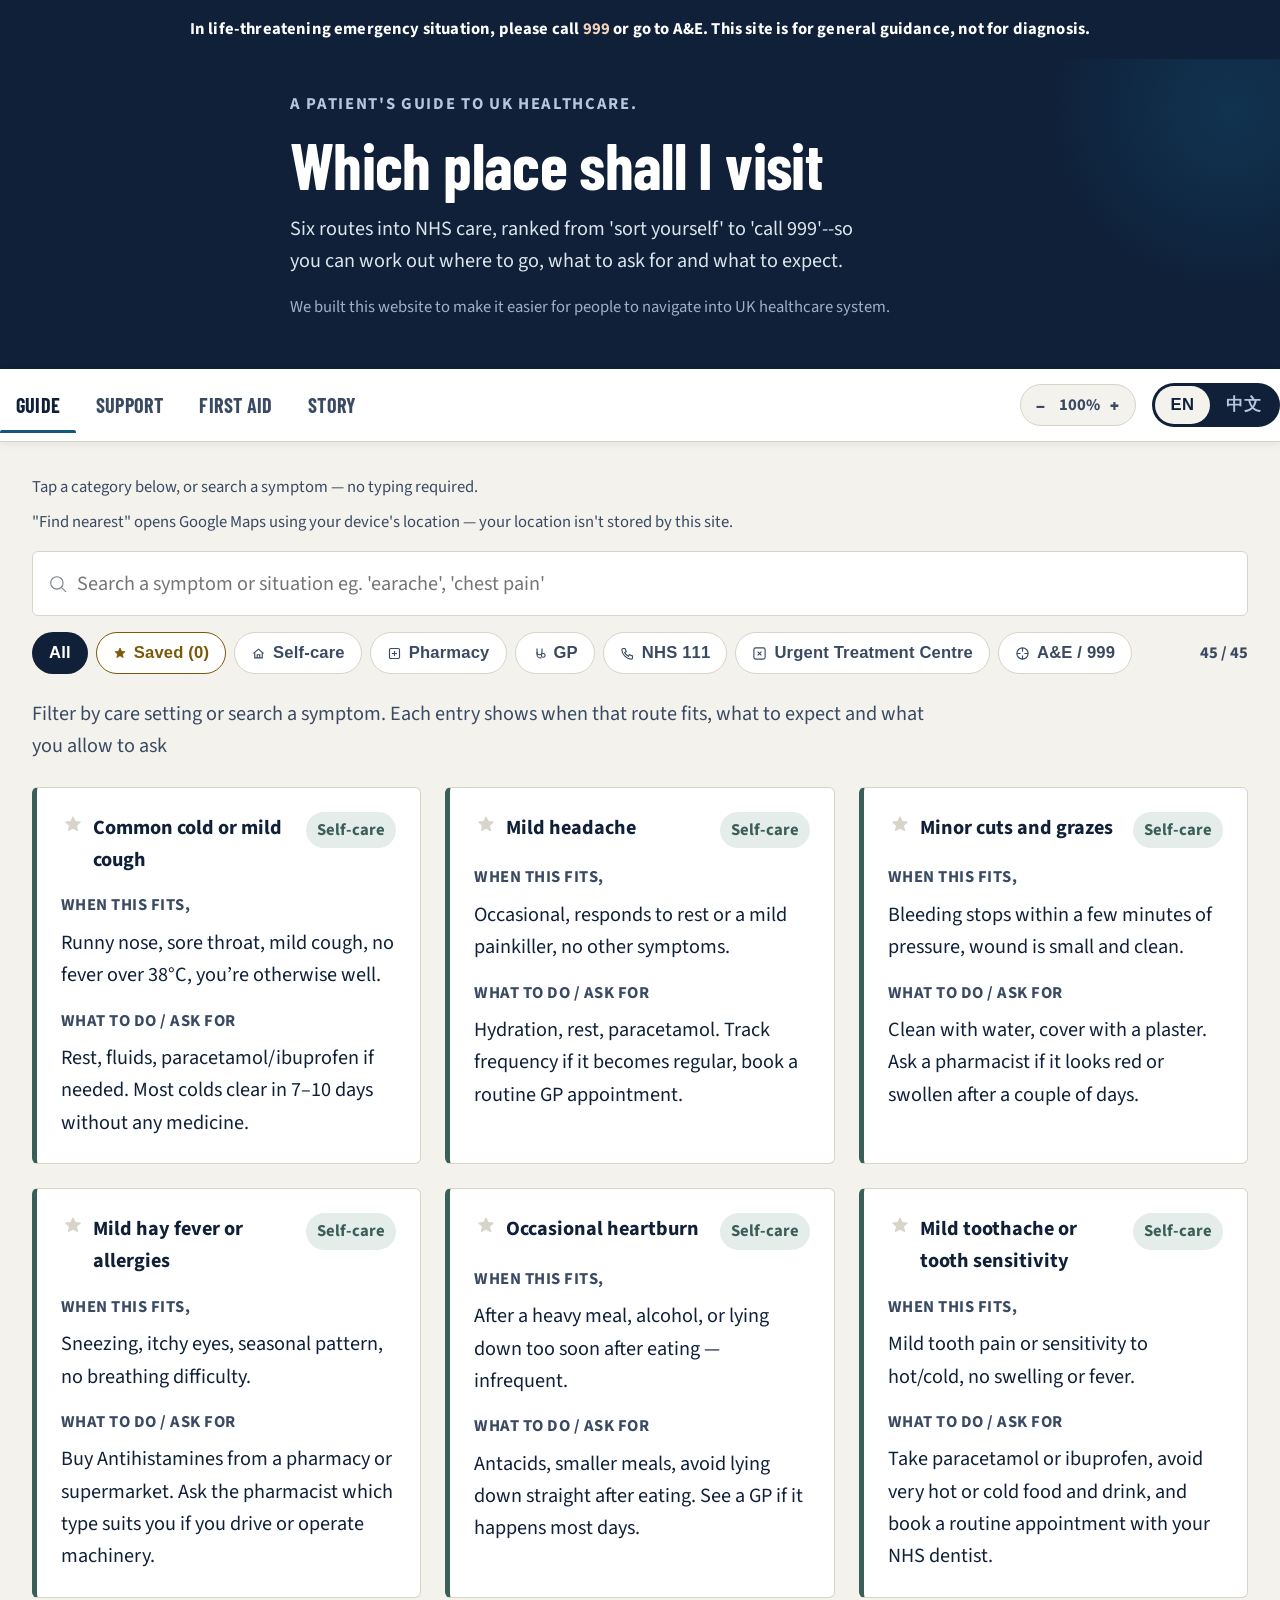
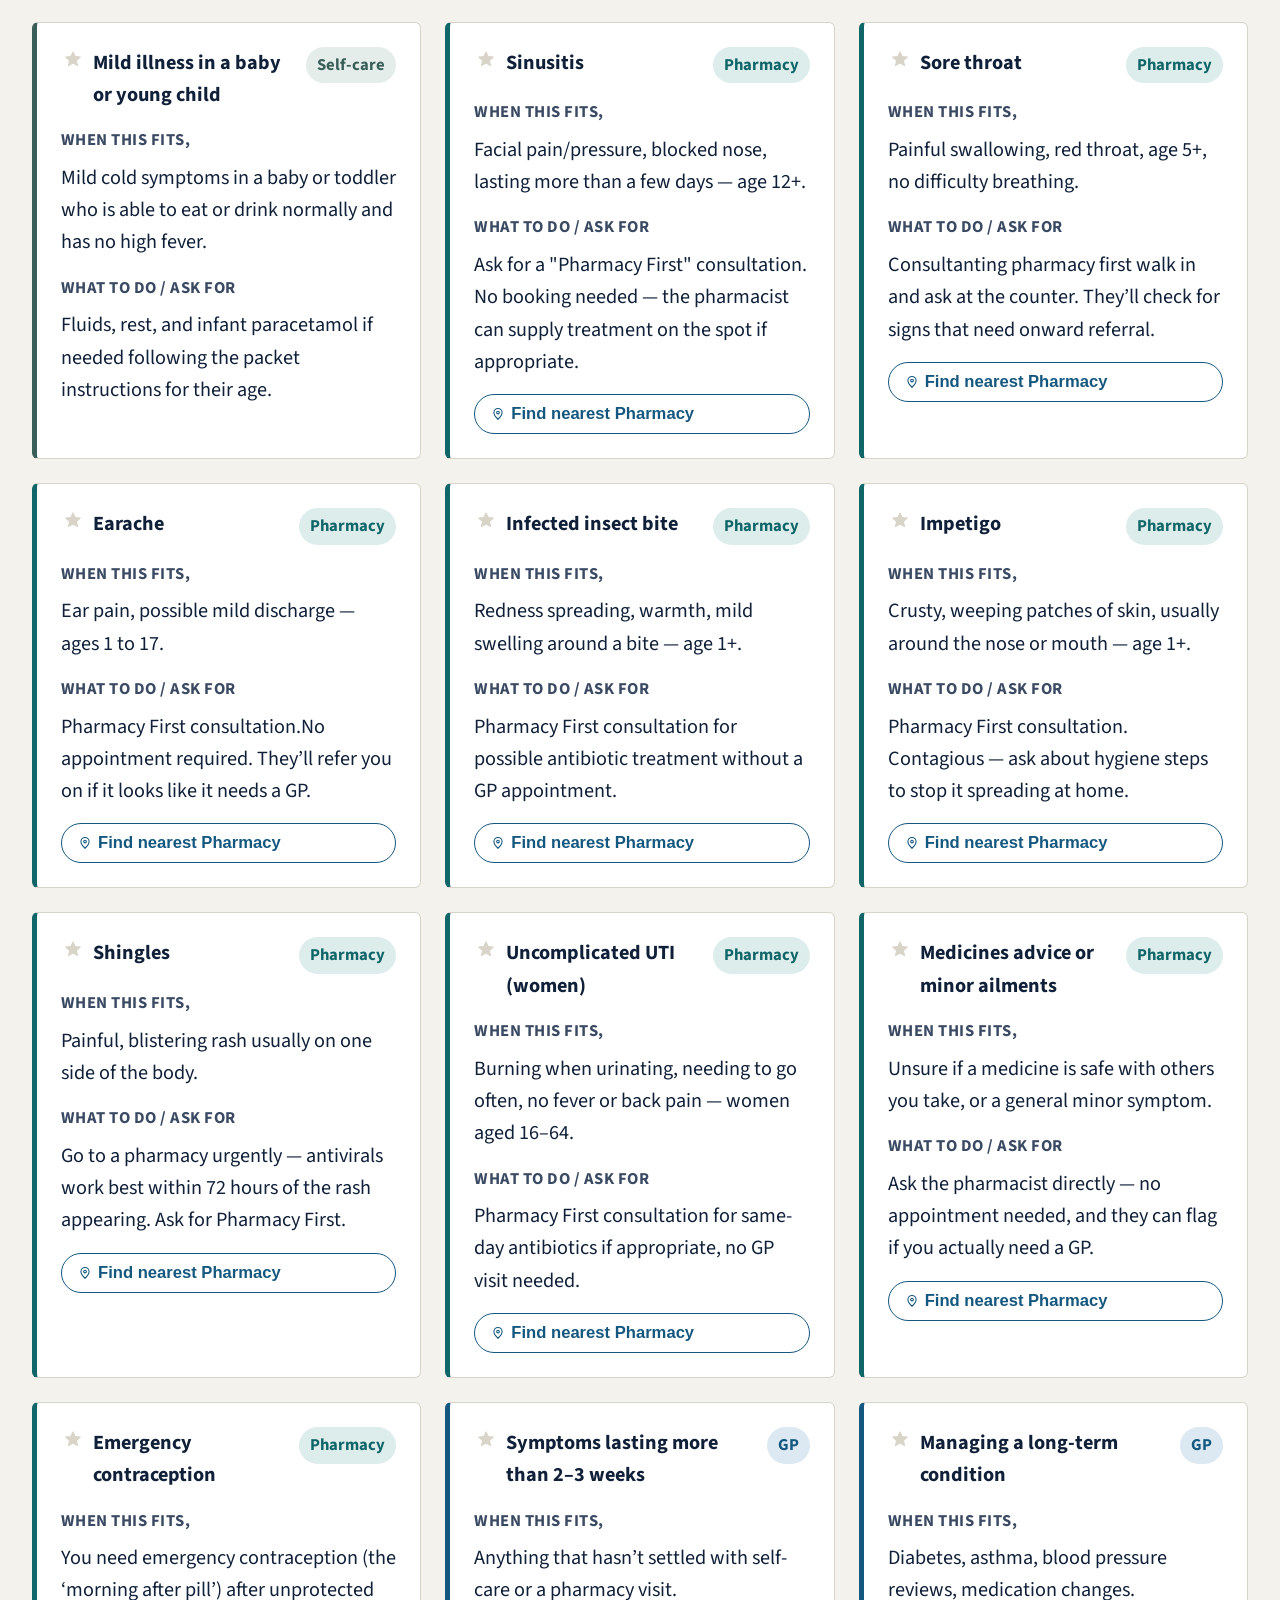
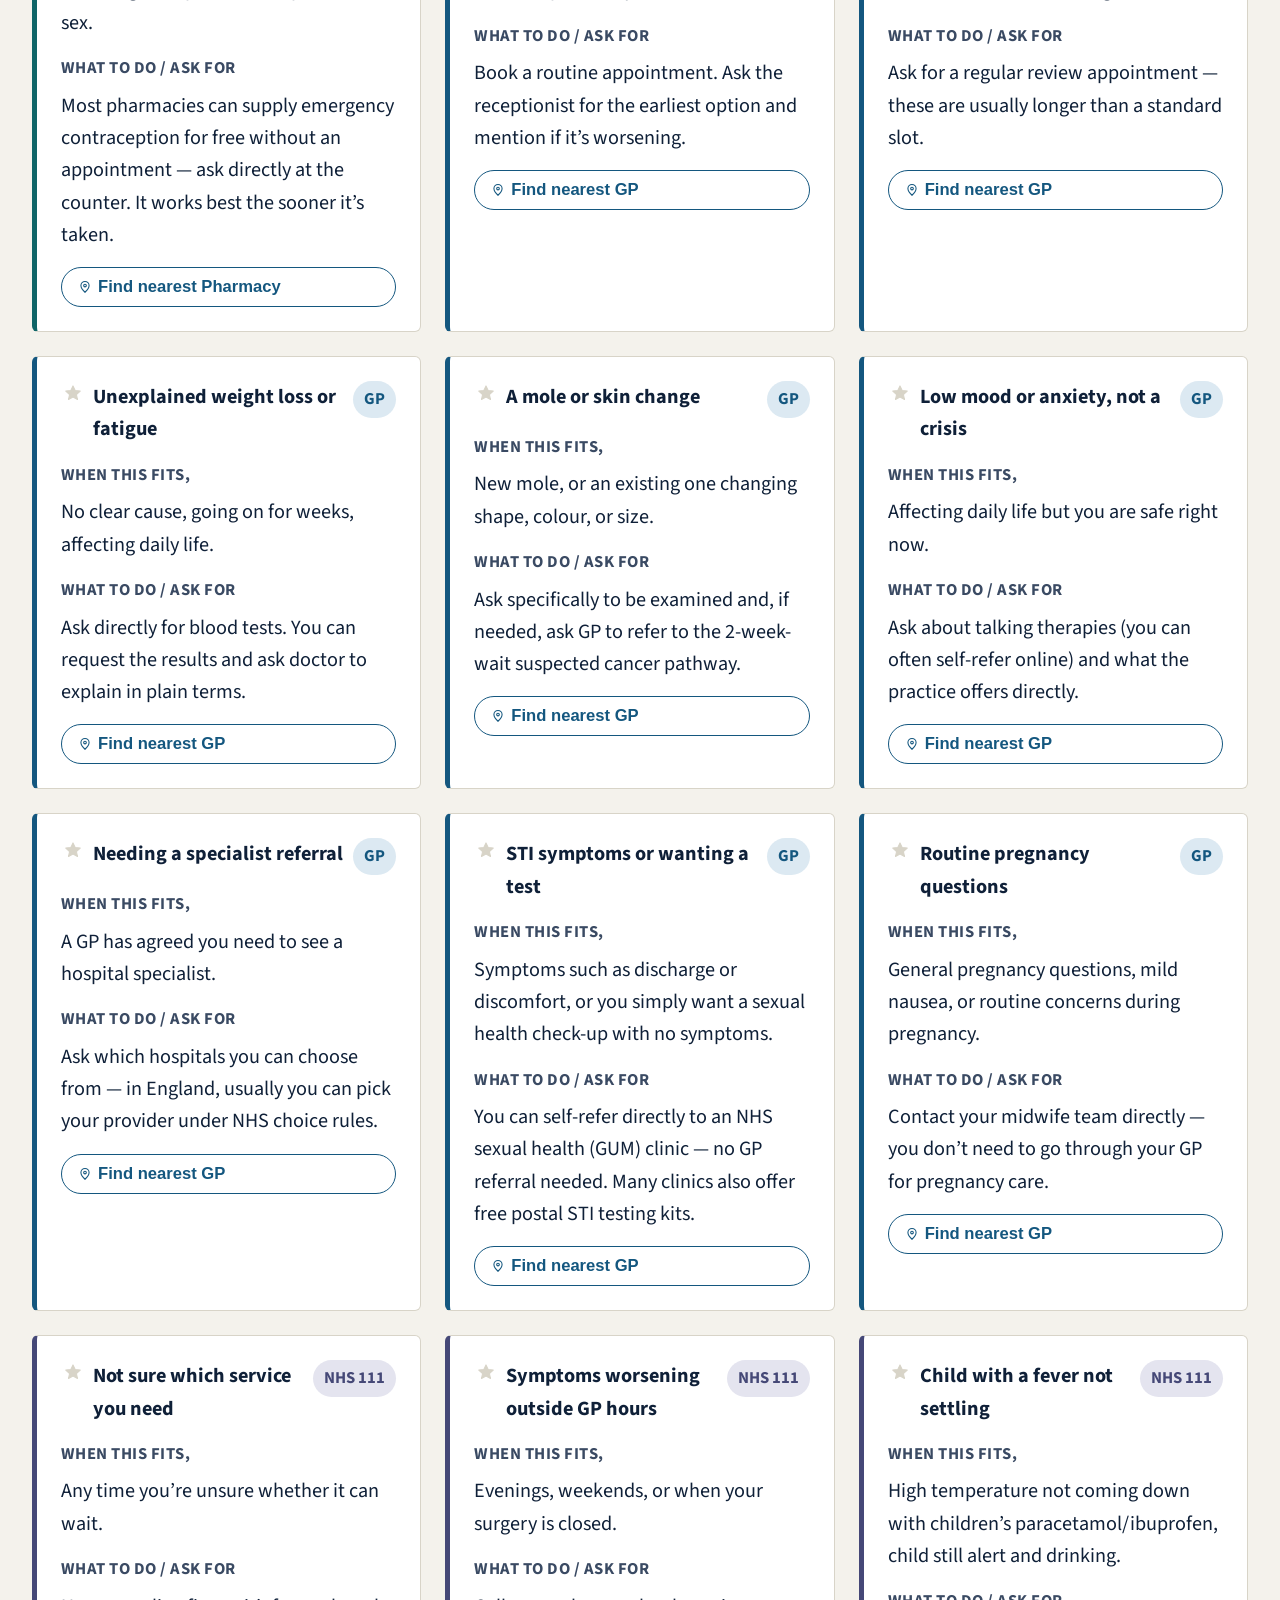
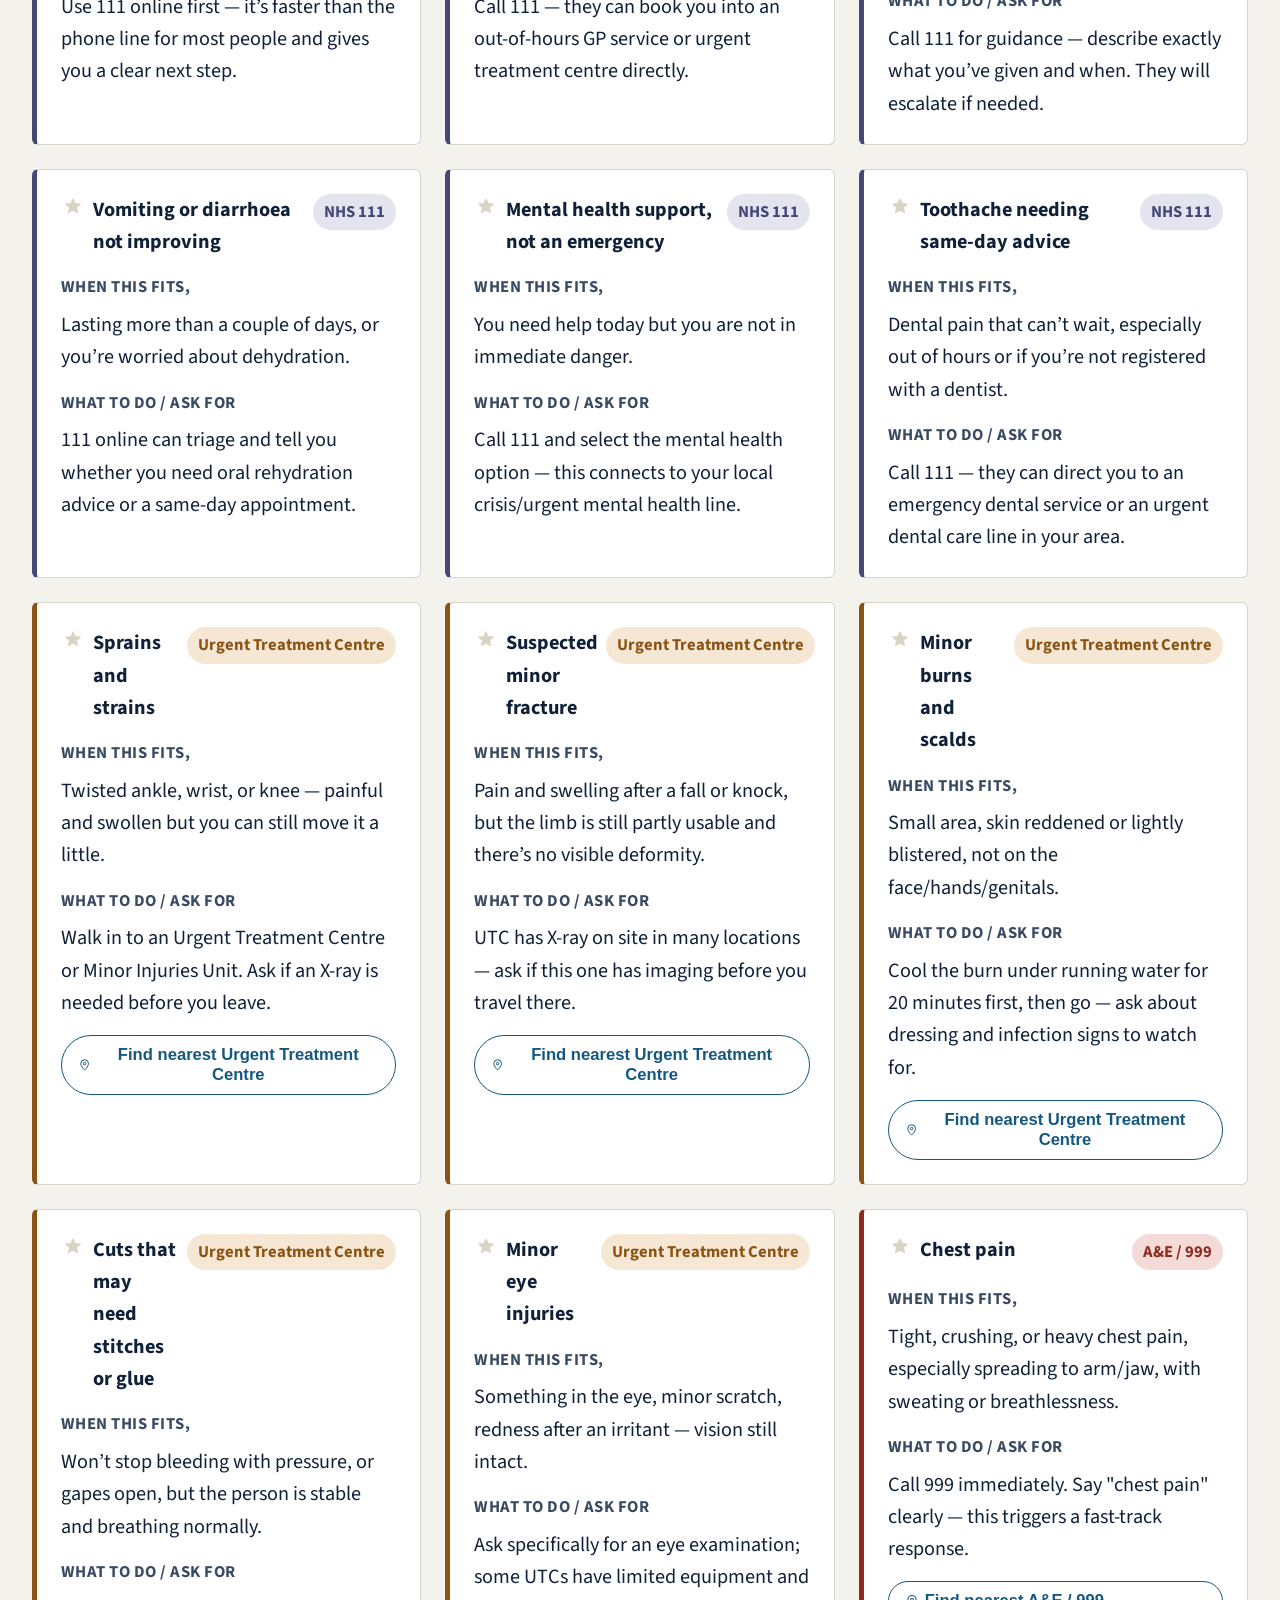
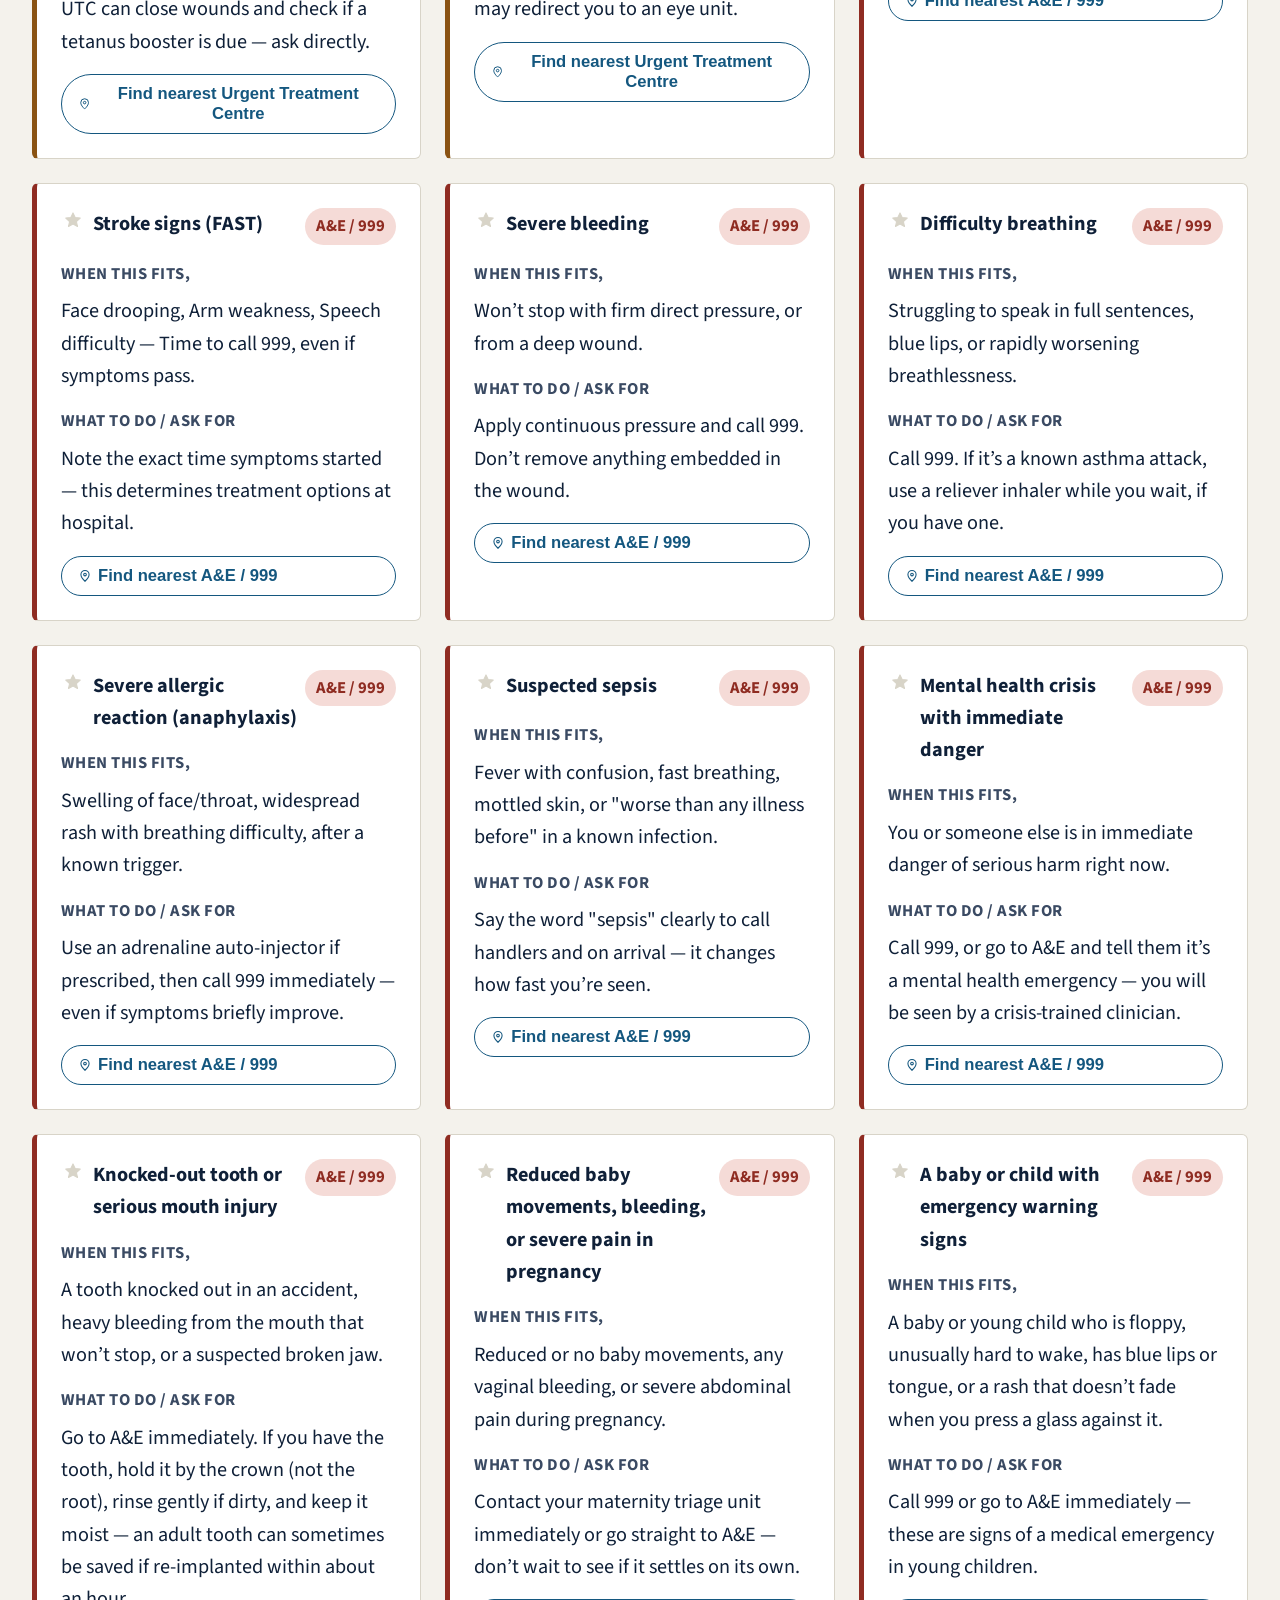
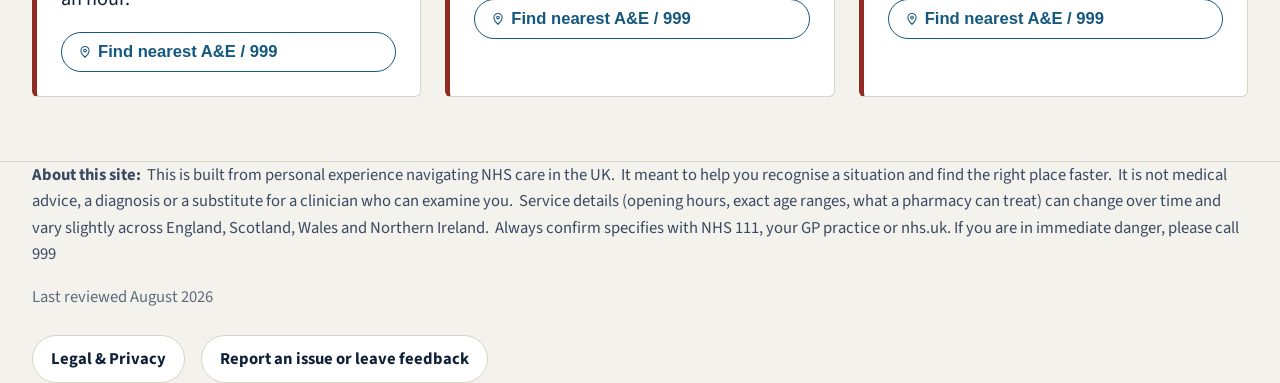
==== index.html @ 09097ea2 "Update index.html" ====
<!DOCTYPE html>
<html lang="en">
<head>
<meta charset="UTF-8">
<meta name="viewport" content="width=device-width, initial-scale=1.0">
<title>MedSite</title>
<meta name="description" content="A patient's guide to UK healthcare, built from personal experience. Find out where to go for your situation \u2014 from self-care to A&E \u2014 what to ask for, and what to expect.">
<meta property="og:title" content="Which place shall I visit \u2014 a UK healthcare navigation guide">
<meta property="og:description" content="Six routes into NHS care, ranked from 'wait it out' to 'call 999'. Find where to go, what to ask for, and what to expect.">
<meta property="og:type" content="website">
<link rel="icon" type="image/webp" href="favicon.webp">
<link rel="preconnect" href="https://fonts.googleapis.com">
<link rel="preconnect" href="https://fonts.gstatic.com" crossorigin>
<link href="https://fonts.googleapis.com/css2?family=Barlow+Condensed:wght@600;700;800&family=Source+Sans+3:wght@400;500;600;700&family=IBM+Plex+Mono:wght@500;600&family=Noto+Sans+TC:wght@400;500;600;700;800&display=swap" rel="stylesheet">
<link rel="stylesheet" href="styles.css">
</head>
<body>

<a href="#main-content" class="skip-link">Skip to content</a>
<div class="emergency-banner" id="emergencyBanner"></div>

<header class="hero">
  <div class="wrap hero-intro">
    <p class="eyebrow" id="eyebrow"></p>
    <h1 class="title" id="title"></h1>
    <p class="hero-sub" id="heroSub"></p>
    <p class="hero-byline" id="heroByline"></p>
  </div>
</header>

<nav class="tabbar">
  <div class="wrap tabbar-inner">
    <div class="tabs" id="tabButtons" role="tablist">
      <span class="tab-indicator" id="tabIndicator"></span>
    </div>
    <div class="tabbar-right">
      <div class="zoom-toggle" id="zoomToggle"></div>
      <div class="lang-toggle" id="langToggle"></div>
    </div>
  </div>
</nav>

<main class="wrap">
  <section id="guide" role="tabpanel">
    <h2 class="sr-only" id="guideHeading"></h2>
    <p class="chip-hint" id="chipHint"></p>
    <p class="location-note" id="locationNote"></p>
    <div class="directory">
      <label class="search-box">
        <svg width="18" height="18" viewBox="0 0 16 16" fill="none"><circle cx="7" cy="7" r="5.5" stroke="currentColor"/><line x1="11" y1="11" x2="15" y2="15" stroke="currentColor"/></svg>
        <input type="text" id="searchInput" aria-label="Search situations">
      </label>
      <div id="chipRow" role="group" aria-label="Filter by care setting"></div>
      <span class="result-count" id="resultCount"></span>
    </div>

    <p class="section-note" id="section1Note"></p>
    <div class="grid" id="cardGrid"></div>
    <p class="empty-state" id="emptyState" hidden></p>
  </section>

  <section id="support" role="tabpanel" hidden>
    <h2 class="sr-only" id="supportHeading"></h2>
    <p class="section-note" id="section2Note"></p>
    <div class="support-grid" id="supportGrid"></div>
  </section>

  <section id="firstaid" role="tabpanel" hidden>
    <p class="section-note" id="firstAidNote"></p>
    <div id="firstAidList"></div>
    <p class="firstaid-source" id="firstAidSources"></p>
  </section>
  
  <section class="story-section wrap" id="story" role="tabpanel" hidden>
    <h2 class="sr-only" id="storyHeading"></h2>
    <p class="story-intro" id="storyIntro"></p>
    <div class="timeline" id="storyTimeline"></div>
  </section>
</main>

<footer class="wrap">
  <p id="footerText"></p>
  <p class="footer-meta"><span id="lastReviewedLabel"></span> <span id="lastReviewedDate"></span></p>
  <div class="footer-links">
    <a href="legal.html" id="legalLink"></a>
    <a href="https://github.com/theodora-sin/medsite/issues" id="contactLink" target="_blank" rel="noopener"></a>
  </div>
</footer>

<button class="scroll-top" id="scrollTop" aria-label="Scroll to top" hidden>
  <svg viewBox="0 0 24 24" fill="none" stroke="currentColor" stroke-width="2.2"><path d="M6 15l6-6 6 6"/></svg>
</button>

<script src="data.js"></script>
<script src="script.js"></script>
</body>
</html>
---- styles.css ----
:root{
  --ink:#0F2038;          
  --ink-soft:#3A4A63;     
  --paper:#F4F2EC;        
  --paper-raised:#FFFFFF; 
  --line:#D8D4C8;         

  --tier-self:#3A5F59; 
  --tier-self-bg:#E4EDE9;
  --tier-pharmacy:#0F6567; 
  --tier-pharmacy-bg:#DDEDEC;
  --tier-gp:#14577F;        
  --tier-gp-bg:#DCE9F2;
  --tier-111:#454877;       
  --tier-111-bg:#E4E4EF;
  --tier-utc:#8A5313;       
  --tier-utc-bg:#F5E7D3;
  --tier-ae:#8F2C22;        
  --tier-ae-bg:#F5DBD7;
  --accent-gold:#7A5A08;    

  --font-display:'Barlow Condensed', 'Noto Sans TC', sans-serif;
  --font-body:'Source Sans 3', 'Noto Sans TC', sans-serif;
  --fw-regular:400;
  --fw-bold:700;
  --fs-sm:0.875rem;
  --fs-base:1.0625rem;
  --fs-display:clamp(2.1rem, 5vw, 3.4rem);

/*Spacing*/
  --sp-1:8px;
  --sp-2:16px;
  --sp-3:24px;
  --sp-4:32px;
  --sp-5:48px;
  --sp-6:64px;

  --radius:6px;
  --shadow-sm:0 2px 8px rgba(15,32,56,0.07);
  --shadow-md:0 10px 26px rgba(15,32,56,0.12);
}

*{box-sizing:border-box;}
html{ scroll-behavior:smooth; font-size:19px; }
@media (prefers-reduced-motion: reduce){
  html{ scroll-behavior:auto; }
  *{ animation-duration:0.001ms !important; transition-duration:0.001ms !important; scroll-behavior:auto !important; }
}

body{
  margin:0;
  background:var(--paper);
  color:var(--ink);
  font-family:var(--font-body);
  font-weight:var(--fw-regular);
  font-size:var(--fs-base);
  line-height:1.6;
  -webkit-font-smoothing:antialiased;
}

a{ color:var(--tier-gp); }
:focus-visible{ outline:3px solid var(--tier-utc); outline-offset:3px; border-radius:2px; }

.wrap{
  max-width:1440px;
  margin:0 auto;
  padding:0 var(--sp-4);
}

.skip-link{
  position:absolute;
  top:-100px;
  left:var(--sp-2);
  background:var(--ink);
  color:#fff;
  padding:var(--sp-1) var(--sp-2);
  border-radius:var(--radius);
  font-family:var(--font-body);
  font-weight:var(--fw-bold);
  font-size:var(--fs-sm);
  z-index:100;
  transition:top 0.15s ease;
}
.skip-link:focus{ top:var(--sp-2); }

.label-text{
  font-family:var(--font-body);
  font-weight:var(--fw-bold);
  font-size:var(--fs-sm);
  letter-spacing:0.04em;
  text-transform:uppercase;
}

.emergency-banner{
  background:var(--ink);
  color:#fff;
  font-weight:var(--fw-bold);
  font-size:var(--fs-sm);
  letter-spacing:0.01em;
  padding:var(--sp-2) var(--sp-3);
  text-align:center;
}
.emergency-banner strong{ color:#F6D2BE; }

header.hero{
  background:var(--ink);
  color:#fff;
  position:relative;
  overflow:hidden;
}
header.hero::before{
  content:"";
  position:absolute;
  top:-140px; right:-140px;
  width:380px; height:380px;
  border-radius:50%;
  background:radial-gradient(circle, rgba(20,87,127,0.35) 0%, rgba(20,87,127,0) 70%);
  pointer-events:none;
}
.hero-intro{
  max-width:700px;
  padding:var(--sp-4) 0;
  position:relative;
  animation:heroIn 0.6s cubic-bezier(.2,.8,.2,1) both;
}
@keyframes heroIn{
  from{ opacity:0; transform:translateY(10px); }
  to{ opacity:1; transform:translateY(0); }
}
.site-logo{ height:34px; width:auto; display:block; margin-bottom:var(--sp-2); }
.eyebrow{
  font-weight:var(--fw-bold);
  font-size:var(--fs-sm);
  letter-spacing:0.1em;
  text-transform:uppercase;
  color:#B7C6DC;
  margin:0 0 var(--sp-2) 0;
}
h1.title{
  font-family:var(--font-display);
  font-weight:var(--fw-bold);
  font-size:var(--fs-display);
  line-height:1;
  letter-spacing:-0.01em;
  margin:0 0 var(--sp-2) 0;
}
.hero-sub{
  font-size:var(--fs-base);
  color:#DCE4EF;
  max-width:58ch;
  margin:0 0 var(--sp-1) 0;
}
.hero-byline{
  font-size:var(--fs-sm);
  color:#9FB0C7;
  margin-top:var(--sp-2);
}

.tabbar{
  background:var(--paper-raised);
  border-bottom:1px solid var(--line);
  position:sticky;
  top:0;
  z-index:30;
  box-shadow:var(--shadow-sm);
}
.tabbar-inner{
  display:flex;
  align-items:center;
  justify-content:space-between;
  gap:var(--sp-2);
  flex-wrap:wrap;
  padding:var(--sp-1) 0;
}
.tabbar-right{
  display:flex;
  align-items:center;
  gap:var(--sp-2);
  flex-shrink:0;
}
.tabs{
  position:relative;
  display:flex;
  gap:4px;
}
.tab-indicator{
  position:absolute;
  bottom:0;
  left:0;
  height:3px;
  width:0;
  background:var(--tier-gp);
  border-radius:2px 2px 0 0;
  transition:transform 0.3s cubic-bezier(.2,.8,.2,1), width 0.3s cubic-bezier(.2,.8,.2,1);
  pointer-events:none;
}
.tab-btn{
  font-family:var(--font-display);
  font-weight:var(--fw-bold);
  font-size:var(--fs-base);
  letter-spacing:0.01em;
  text-transform:uppercase;
  padding:var(--sp-2) var(--sp-2);
  min-height:44px;
  border:0;
  background:transparent;
  color:var(--ink-soft);
  cursor:pointer;
  transition:color 0.15s ease;
  position:relative;
  z-index:1;
}
.tab-btn:hover{ color:var(--ink); }
.tab-btn[aria-selected="true"]{ color:var(--ink); }

/* language toggle */
.lang-toggle{
  display:flex;
  background:var(--ink);
  border-radius:100px;
  padding:3px;
  flex-shrink:0;
}
.lang-toggle button{
  font-weight:var(--fw-bold);
  font-size:var(--fs-sm);
  letter-spacing:0.02em;
  padding:var(--sp-1) var(--sp-2);
  min-height:36px;
  border-radius:100px;
  border:0;
  background:transparent;
  color:#B7C6DC;
  cursor:pointer;
  transition:background 0.2s ease, color 0.2s ease;
}
.lang-toggle button[aria-pressed="true"]{
  background:var(--paper);
  color:var(--ink);
}

.zoom-toggle{
  display:flex;
  align-items:center;
  background:var(--paper);
  border:1px solid var(--line);
  border-radius:100px;
  padding:3px;
  flex-shrink:0;
  gap:1px;
}
.zoom-toggle button{
  font-family:var(--font-display);
  font-weight:var(--fw-bold);
  font-size:var(--fs-base);
  width:34px;
  height:34px;
  border-radius:50%;
  border:0;
  background:transparent;
  color:var(--ink-soft);
  cursor:pointer;
  transition:background 0.15s ease, color 0.15s ease;
  display:flex;
  align-items:center;
  justify-content:center;
}
.zoom-toggle button:hover{ background:var(--paper-raised); color:var(--ink); }
.zoom-toggle button:disabled{ opacity:0.35; cursor:default; }
.zoom-toggle button:disabled:hover{ background:transparent; }
.zoom-toggle .zoom-label{
  font-weight:var(--fw-bold);
  font-size:var(--fs-sm);
  color:var(--ink-soft);
  width:38px;
  text-align:center;
}

.chip-hint{
  font-size:var(--fs-sm);
  color:var(--ink-soft);
  margin:var(--sp-3) 0 0 0;
}
.location-note{
  font-size:var(--fs-sm);
  color:var(--ink-soft);
  margin:var(--sp-1) 0 0 0;
}
.directory{
  display:flex;
  flex-wrap:wrap;
  gap:var(--sp-2);
  align-items:center;
  padding:var(--sp-2) 0 var(--sp-3) 0;
}
.search-box{
  flex:1 1 240px;
  display:flex;
  align-items:center;
  border:1px solid var(--line);
  border-radius:var(--radius);
  padding:var(--sp-2);
  background:var(--paper-raised);
  transition:border-color 0.2s ease, box-shadow 0.2s ease;
}
.search-box:focus-within{
  border-color:var(--tier-gp);
  box-shadow:0 0 0 3px rgba(20,87,127,0.18);
}
.search-box input{
  border:0;
  background:transparent;
  width:100%;
  font-family:var(--font-body);
  font-size:var(--fs-base);
  color:var(--ink);
}
.search-box input:focus{ outline:none; }
.search-box svg{ flex-shrink:0; margin-right:var(--sp-1); opacity:0.55; }

#chipRow{
  display:flex;
  flex-wrap:wrap;
  gap:var(--sp-1);
}
.chip{
  font-weight:var(--fw-bold);
  font-size:var(--fs-sm);
  letter-spacing:0.01em;
  display:inline-flex;
  align-items:center;
  gap:7px;
  padding:10px 16px;
  min-height:40px;
  border-radius:100px;
  border:1.5px solid var(--line);
  background:var(--paper-raised);
  color:var(--ink-soft);
  cursor:pointer;
  transition:background 0.15s ease, color 0.15s ease, border-color 0.15s ease, transform 0.1s ease, box-shadow 0.15s ease;
}
.chip-icon{ width:15px; height:15px; display:flex; }
.chip-icon svg{ width:100%; height:100%; }
.chip:hover{ box-shadow:var(--shadow-sm); }
.chip:active{ transform:scale(0.96); }
.chip[aria-pressed="true"]{ color:#fff; border-color:transparent; }
.chip.tier-self[aria-pressed="true"]{ background:var(--tier-self); }
.chip.tier-pharmacy[aria-pressed="true"]{ background:var(--tier-pharmacy); }
.chip.tier-gp[aria-pressed="true"]{ background:var(--tier-gp); }
.chip.tier-111[aria-pressed="true"]{ background:var(--tier-111); }
.chip.tier-utc[aria-pressed="true"]{ background:var(--tier-utc); }
.chip.tier-ae[aria-pressed="true"]{ background:var(--tier-ae); }
.chip.tier-all[aria-pressed="true"]{ background:var(--ink); }
.chip.chip-saved{
  border-color:var(--accent-gold);
  color:var(--accent-gold);
}
.chip.chip-saved[aria-pressed="true"]{
  background:var(--accent-gold);
  border-color:transparent;
  color:#fff;
}
.chip-star-icon{ width:14px; height:14px; display:flex; }
.chip-star-icon svg{ width:100%; height:100%; }

.result-count{
  font-weight:var(--fw-bold);
  font-size:var(--fs-sm);
  color:var(--ink-soft);
  margin-left:auto;
  white-space:nowrap;
}

section[role="tabpanel"]{ padding:var(--sp-1) 0 var(--sp-6) 0; }
.section-note{
  color:var(--ink-soft);
  font-size:var(--fs-base);
  max-width:90ch;
  margin:0 0 var(--sp-3) 0;
}

.grid{
  display:grid;
  grid-template-columns:repeat(auto-fill, minmax(300px, 1fr));
  gap:var(--sp-3);
}
.card{
  background:var(--paper-raised);
  border:1px solid var(--line);
  border-radius:var(--radius);
  padding:var(--sp-3);
  border-left:5px solid var(--tier-color, var(--ink));
  display:flex;
  flex-direction:column;
  gap:var(--sp-2);
  opacity:0;
  transform:translateY(14px);
  transition:opacity 0.5s cubic-bezier(.2,.8,.2,1), transform 0.5s cubic-bezier(.2,.8,.2,1), box-shadow 0.2s ease, border-left-width 0.2s ease;
}
.card.in-view{ opacity:1; transform:translateY(0); }
.card:hover{
  box-shadow:var(--shadow-md);
  border-left-width:8px;
  transform:translateY(-3px);
}
.card-top{
  display:flex;
  justify-content:space-between;
  align-items:flex-start;
  gap:var(--sp-1);
}
.card-title-row{
  display:flex;
  align-items:flex-start;
  gap:var(--sp-1);
  flex:1;
}
@keyframes saveBounce{
  0%{transform: scale(1);}
  40%{transform: scale(1.35);}
  100%{transform:scale(1);}
}
.save-btn.bounce{animation:saveBounce 0.35s ease}
.save-btn{
  border:0;
  background:transparent;
  cursor:pointer;
  padding:2px;
  flex-shrink:0;
  color:var(--line);
  transition:color 0.15s ease, transform 0.1s ease;
}
.save-btn:hover{ color:var(--accent-gold); }
.save-btn:active{ transform:scale(0.9); }
.save-btn svg{ width:20px; height:20px; display:block; }
.save-btn[aria-pressed="true"]{ color:var(--accent-gold); }
.card-title{
  font-family:var(--font-body);
  font-weight:var(--fw-bold);
  font-size:var(--fs-base);
  margin:0;
}
.tier-tag{
  font-weight:var(--fw-bold);
  font-size:var(--fs-sm);
  padding:5px 11px;
  border-radius:100px;
  white-space:nowrap;
  color:var(--tier-color, var(--ink));
  background:var(--tier-bg, var(--paper));
}
.card-row{ font-size:var(--fs-base); }
.card-row .k{
  font-weight:var(--fw-bold);
  font-size:var(--fs-sm);
  letter-spacing:0.03em;
  text-transform:uppercase;
  color:var(--ink-soft);
  display:block;
  margin-bottom:var(--sp-1);
}
.card-actions{
  display:flex;
  flex-wrap:wrap;
  gap:var(--sp-1);
  margin-top:4px;
}

.locate-btn, .share-btn{
  display:inline-flex;
  align-items:center;
  gap:6px;
  font-weight:var(--fw-bold);
  font-size:var(--fs-sm);
  background:transparent;
  border-radius:100px;
  padding:9px 16px;
  min-height:38px;
  cursor:pointer;
  transition:background 0.15s ease, color 0.15s ease;
}
.locate-btn{
  color:var(--tier-gp);
  border:1px solid var(--tier-gp);
}
.locate-btn:hover{ background:var(--tier-gp); color:#fff; }
.locate-btn svg{ width:14px; height:14px; }
.share-btn{
  color:var(--ink-soft);
  border:1px solid var(--line);
}
.share-btn:hover{
  background:var(--ink);
  color:#fff;
  border-color:var(--ink);
}
.share-btn svg{width:14px; height:14px;}

.toast{
  position:fixed;
  left:50%;
  bottom:90px;
  transform:translateX(-50%) translateY(10px);
  background:var(--ink);
  color:#fff;
  padding:12px 22px;
  border-radius:100px;
  font-weight:var(--fw-bold);
  font-size:var(--fs-sm);
  opacity:0;
  pointer-events:none;
  transition:opacity 0.25s ease, transform 0.25s ease;
  z-index:60;
  box-shadow:var(--shadow-md);
  white-space:nowrap;
}
.toast.visible{
  opacity:1;
  transform:translateX(-50%) translateY(0);
}

.empty-state{
  font-weight:var(--fw-bold);
  font-size:var(--fs-base);
  color:var(--ink-soft);
  padding:var(--sp-5) 0;
}

.story-section{ background:transparent; }
.story-intro{
  max-width:100%;
  color:var(--ink-soft);
  font-size:var(--fs-base);
  margin-bottom:var(--sp-4);
}
.story-intro em{ color:var(--tier-ae); font-style:normal; font-weight:var(--fw-bold); }
.timeline{
  display:flex;
  flex-direction:column;
  gap:0;
  position:relative;
}
.timeline::before{
  content:"";
  position:absolute;
  left:7px; top:0; bottom:0;
  width:1px;
  background:linear-gradient(to bottom, var(--tier-ae), var(--line));
  transform:scaleY(0);
  transform-origin:top;
  transition:transform 1.1s cubic-bezier(.2,.8,.2,1);
}
.timeline.in-view::before{ transform:scaleY(1); }
.timeline-item{
  display:grid;
  grid-template-columns:120px 1fr;
  gap:var(--sp-3);
  padding:var(--sp-3) 0 var(--sp-3) 28px;
  border-top:1px solid var(--line);
  position:relative;
  opacity:0;
  transform:translateY(10px);
  transition:opacity 0.5s ease, transform 0.5s ease;
}
.timeline-item.in-view{ opacity:1; transform:translateY(0); }
.timeline-item::before{
  content:"";
  position:absolute;
  left:2px; top:35px;
  width:11px; height:11px;
  border-radius:50%;
  background:var(--tier-ae);
}
.timeline-item:last-child{ border-bottom:1px solid var(--line); }
.timeline-date{
  font-weight:var(--fw-bold);
  font-size:var(--fs-sm);
  color:var(--tier-ae);
}
.timeline-title{
  font-family:var(--font-body);
  font-weight:var(--fw-bold);
  font-size:var(--fs-base);
  margin:0 0 var(--sp-1) 0;
}
.timeline-body{ color:var(--ink-soft); font-size:var(--fs-base); max-width:80ch; }
@media(max-width:560px){
  .timeline-item{ grid-template-columns:1fr; gap:6px; padding-left:22px; }
}

.support-grid{
  display:grid;
  grid-template-columns:repeat(auto-fill, minmax(280px,1fr));
  gap:var(--sp-2);
}
.support-item{
  background:var(--paper-raised);
  border:1px solid var(--line);
  border-radius:var(--radius);
  padding:var(--sp-3);
  opacity:0;
  transform:translateY(10px);
  transition:opacity 0.45s ease, transform 0.45s ease, box-shadow 0.2s ease;
}
.support-item.in-view{ opacity:1; transform:translateY(0); }
.support-item:hover{ box-shadow:var(--shadow-md); }
.support-item h3{
  font-family:var(--font-body);
  font-weight:var(--fw-bold);
  font-size:var(--fs-base);
  margin:0 0 var(--sp-1) 0;
}
.support-item p{
  font-size:var(--fs-base);
  color:var(--ink-soft);
  margin:0;
}

.firstaid-card{
  background: var(--paper-raised);
  border:1px solid var(--line);
  border-radius:var(--radius);
  padding:var(--sp-3);
  margin-bottom:var(--sp-2);
  opacity: 0 ;
  transform: translateY(10px);
  transition: opacity 0.45s ease, transform 0.45s ease;
}
.firstaid-card.in-view{opacity:1, transform 0.45s ease};
.firstaid-title{
  font-family:var(--font-body);
  font-weight:var(--fw-bold);
  font-size:var(--fs-base);
  margin: 0 0 var(--sp-1) 0;
}
.firstaid-when{
  font-size:var(--fs-base);
  color:var(--ink-soft);
  margin:0 0 var(--sp-2) 0;
}
.firstaid-when.k{
  font-weight:var(--fw-bold);
  font-size:var(--fs-sm);
  letter-spacing:0.03em;
  text-transform:uppercase;
  color:var(--ink-soft);
  display:block;
  margin-bottom:4px;
}
.firstaid-steps{
  margin:0 0 var(--sp-2) 0;
  padding-left:22px;
}
.firstaid-steps li{
  font-size:var(--fs-base);
  color:var(--ink);
  margin-bottom:var(--sp-1);
}
.firstaid-warning{
  font-size:var(--fs-sm);
  font-weight:var(--fw-bold);
  color:var(--tier-ae);
  background:var(--tier-ae-bg);
  padding:10px 14px;
  border-radius:var(--radius);
  margin:0;
}
.firstaid-source{
  font-size:var(--fs-sm);
  color:var(--ink-soft);
  opacity:0.75;
  margin-top:var(--sp-3)
}

footer{ padding:var(--sp-4) 0 var(--sp-5) 0; border-top:1px solid var(--line); }
footer p{ font-size:var(--fs-sm); color:var(--ink-soft); max-width:100%; margin:0 0 var(--sp-2) 0; }
.footer-meta{
  font-size:var(--fs-sm);
  color:var(--ink-soft);
  opacity:0.8;
}
.footer-links{
  display:flex;
  flex-wrap:wrap;
  gap:var(--sp-2);
  margin-top:var(--sp-3);
}
.footer-links a{
  font-weight:var(--fw-bold);
  font-size:var(--fs-sm);
  color:var(--ink);
  display:inline-block;
  background:var(--paper-raised);
  border:1.5px solid var(--line);
  padding:10px 18px;
  border-radius:100px;
  text-decoration:none;
}
.footer-links a:hover{
  border-color:var(--tier-gp);
  color:var(--tier-gp);
}
.sr-only{
  position:absolute;
  width:1px;  height:1px;
  padding:0;  margin:-1px;
  overflow:hidden;
  clip:rect(0,0,0,0);
  white-space:nowrap;
  border:0;
}

.lang-fading{ animation:langFade 0.3s ease; }
@keyframes langFade{ 0%{ opacity:0.3; } 100%{ opacity:1; } }

.scroll-top{
  position:fixed;
  right:22px;
  bottom:22px;
  width:46px;
  height:46px;
  border-radius:50%;
  border:0;
  background:var(--ink);
  color:#fff;
  display:flex;
  align-items:center;
  justify-content:center;
  cursor:pointer;
  box-shadow:var(--shadow-md);
  opacity:0;
  transform:translateY(10px);
  pointer-events:none;
  transition:opacity 0.25s ease, transform 0.25s ease, background 0.15s ease;
  z-index:40;
}
.scroll-top.visible{ opacity:1; transform:translateY(0); pointer-events:auto; }
.scroll-top:hover{ background:var(--tier-gp); }
.scroll-top svg{ width:20px; height:20px; }

/*legal Page*/
.legal-page main{ padding:var(--sp-5) 0 var(--sp-6) 0; }
.legal-back{
  display:inline-block;
  font-weight:var(--fw-bold);
  font-size:var(--fs-sm);
  color:var(--tier-gp);
  margin-bottom:var(--sp-3);
}
.legal-page h1{
  font-family:var(--font-display);
  font-weight:var(--fw-bold);
  font-size:var(--fs-display);
  margin:0 0 var(--sp-4) 0;
}
.legal-section{
  padding:var(--sp-3) 0;
  border-top:1px solid var(--line);
  max-width:80ch;
}
.legal-section:last-child{ border-bottom:1px solid var(--line); }
.legal-section h2{
  font-family:var(--font-body);
  font-weight:var(--fw-bold);
  font-size:var(--fs-base);
  margin:0 0 var(--sp-1) 0;
}
.legal-section p{
  font-size:var(--fs-base);
  color:var(--ink-soft);
  margin:0;
}

/*404 Not Found*/
.notfound-wrap{
  min-height:70vh;
  display:flex;
  align-items:center;
}
.notfound-code{
  font-family:var(--font-display);
  font-weight:var(--fw-bold);
  font-size:clamp(4rem, 14vw, 9rem);
  line-height:0.9;
  color:var(--tier-gp);
  margin: 0 0 var(--sp-2) 0;
}
.notfound-title{
  font-family:var(--font-display);
  font-weight:var(--fw-bold);
  font-size: var(--fs-display);
  margin: 0 0 var(--sp-2) 0;
}
.notfound-body{
  font-size:var(--fs-base);
  color:var(--ink-soft);
  max-width:60ch;
  margin: 0 0 var(--sp-3) 0 ;
}
.notfound-link{
  display:inline-block;
  font-weight: var(--fw-bold);
  color:#fff;
  background:var(--ink);
  padding:12px 22px;
  border-radius:100px;
  text-decoration:none;
}
.notfound-link:hover{background: var(--tier-gp);}

/*Mobile*/
@media(max-width:640px){
  html{ font-size:16.5px; }
  .wrap{ padding:0 var(--sp-2); max-width:100%; }

  .emergency-banner{ padding:var(--sp-2); text-align:left; }

  .hero-intro{ padding:var(--sp-3) 0; }
  .site-logo{ height:28px; margin-bottom:var(--sp-1); }

  .tabbar-inner{ padding:var(--sp-1) 0; gap:var(--sp-1); }
  .tab-btn{ font-size:var(--fs-base); padding:var(--sp-1) var(--sp-1); }
  .lang-toggle button{ padding:6px 11px; min-height:32px; }
  .zoom-toggle button{ width:28px; height:28px; }
  .zoom-toggle .zoom-label{ display:none; }

  .directory{ padding:var(--sp-2) 0; flex-direction:column; align-items:stretch; }
  .search-box{ flex:1 1 100%; }
  #chipRow{
    flex-wrap:nowrap;
    overflow-x:auto;
    -webkit-overflow-scrolling:touch;
    scrollbar-width:none;
    padding-bottom:2px;
  }
  #chipRow::-webkit-scrollbar{ display:none; }
  .chip{ flex-shrink:0; }
  .result-count{ margin-left:0; }

  section[role="tabpanel"]{ padding:var(--sp-1) 0 var(--sp-4) 0; }
  .section-note{ margin-bottom:var(--sp-2); }

  .grid{ grid-template-columns:1fr; gap:var(--sp-2); }
  .card{ padding:var(--sp-2); }

  .support-grid{ grid-template-columns:1fr; }

  footer{ padding:var(--sp-3) 0 var(--sp-4) 0; }

  .scroll-top{ right:16px; bottom:16px; width:42px; height:42px; }
}

/*Print*/
@media print{
  .emergency-banner,
  header.hero,
  .tabbar,
  footer,
  .scroll-top,
  .toast,
  .save-btn,
  .share-btn,
  .locate-btn,
  .chip-hint,
  .location-note,
  .directory,
  .legal-back,
  .lang-toggle,
  .zoom-toggle{display:none !important}
  body{background:#fff; color:#000;}
  .wrap{max-width:100%; padding:0;}
  section[role="tabpanel"][hidden]{display:none !important}
  .card,.support-item{
    break-inside:avoid;
    box-shadow:none;
    border:1px solid #999;
    opacity:1;
    transform:none
  }
  .grid{gap:12px;}
  a{color:#000; text-decoration:underline}
}
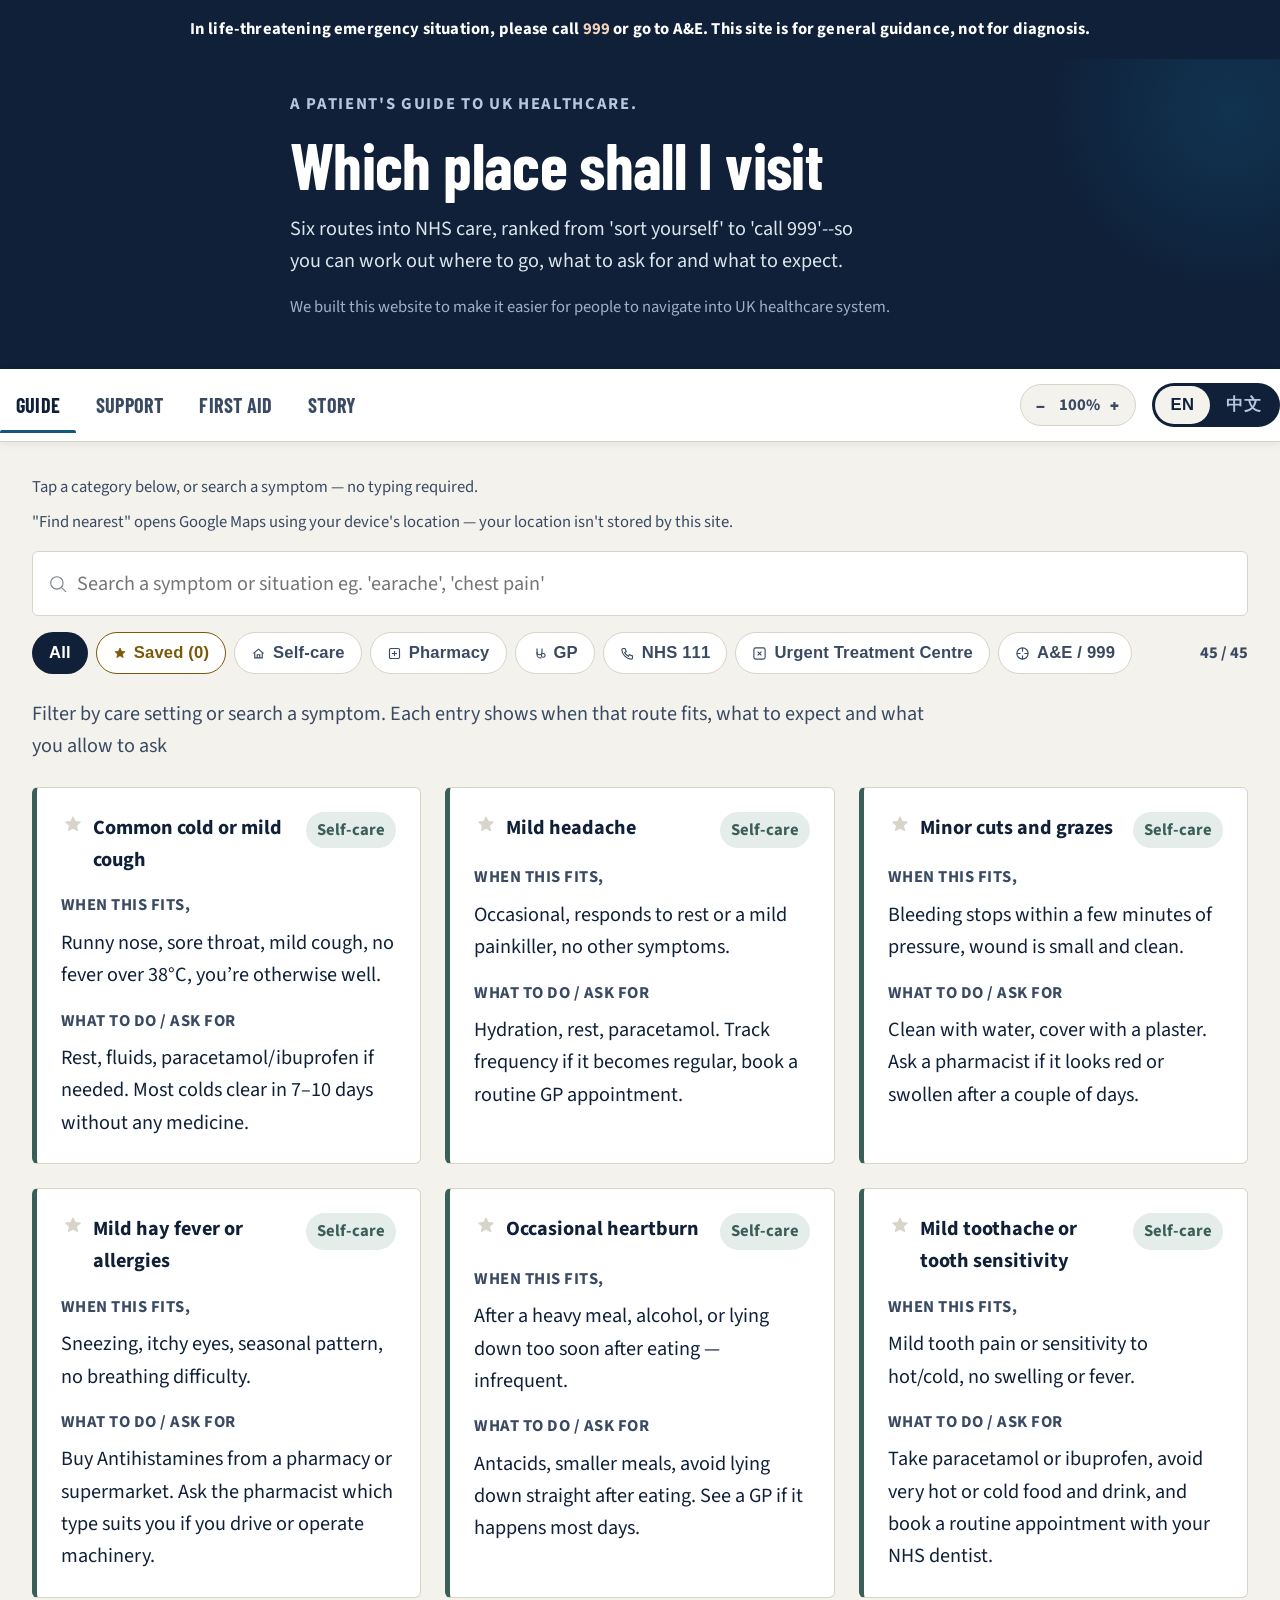
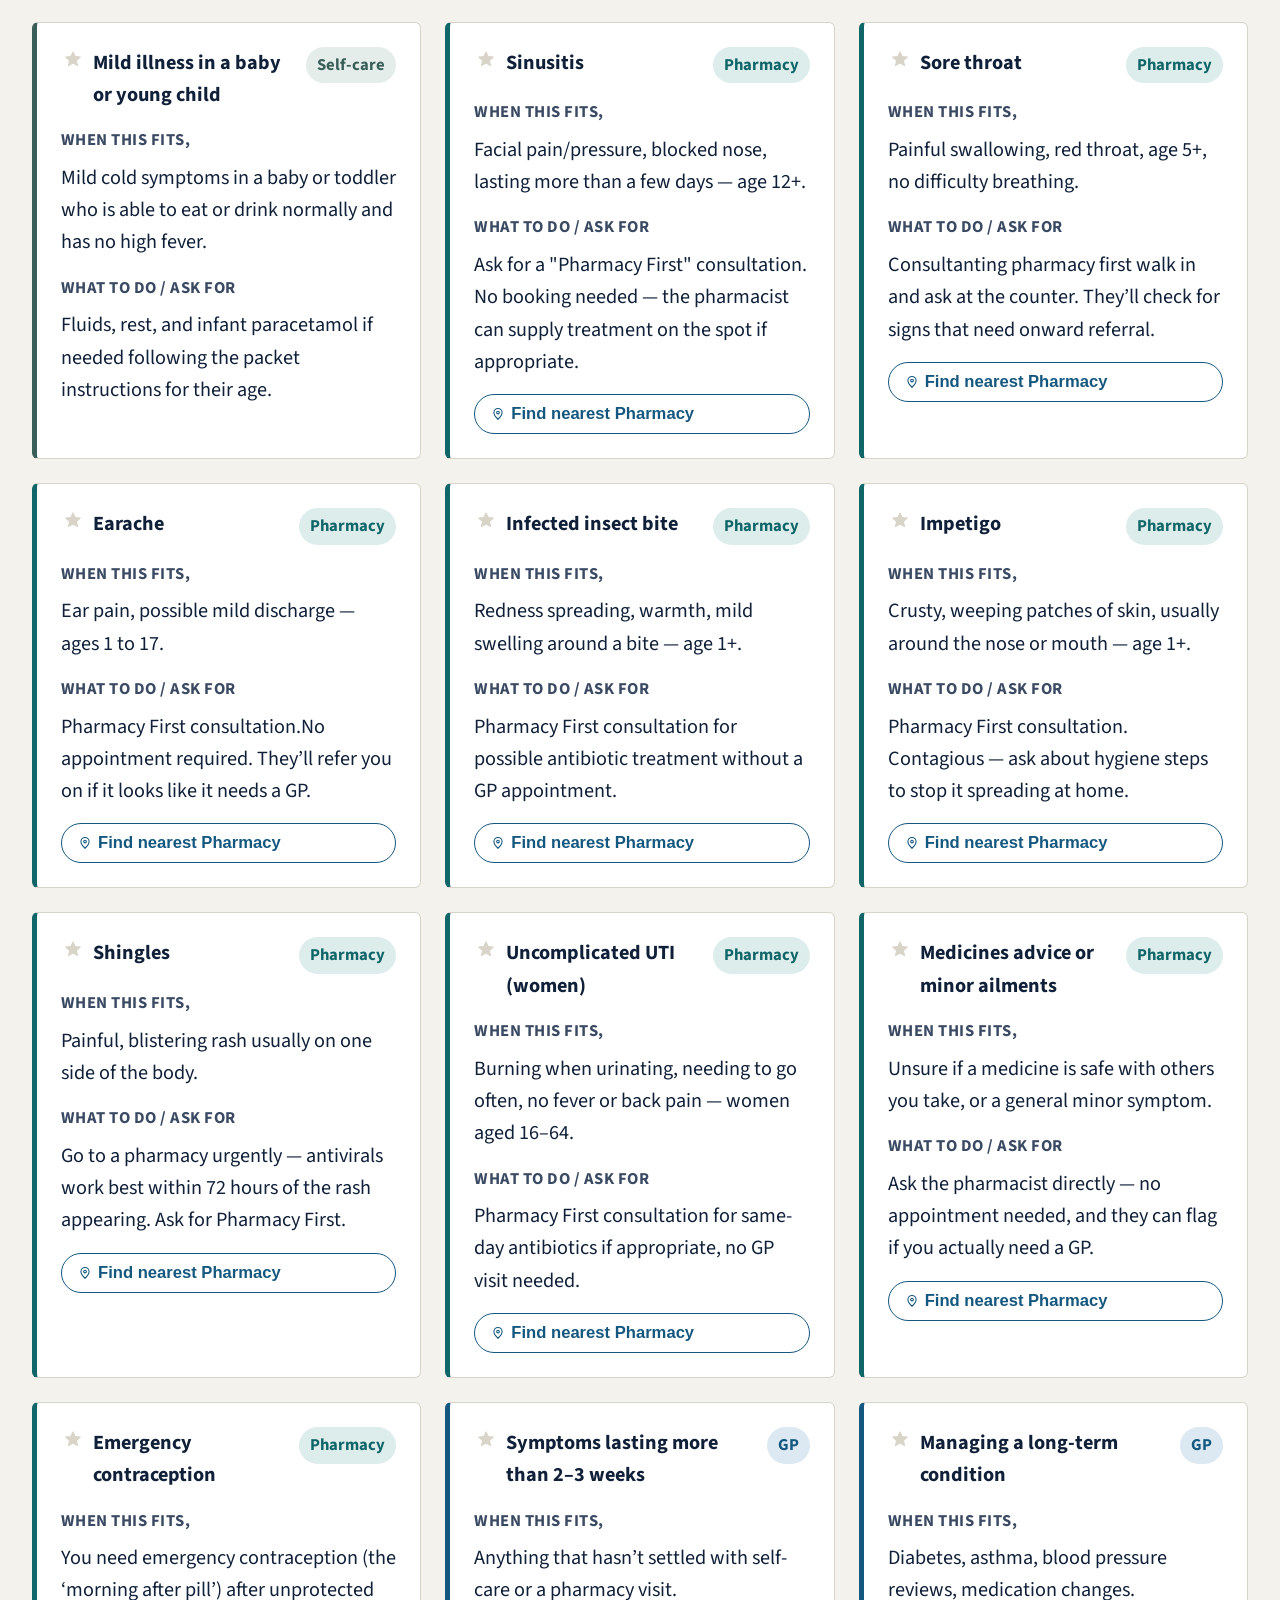
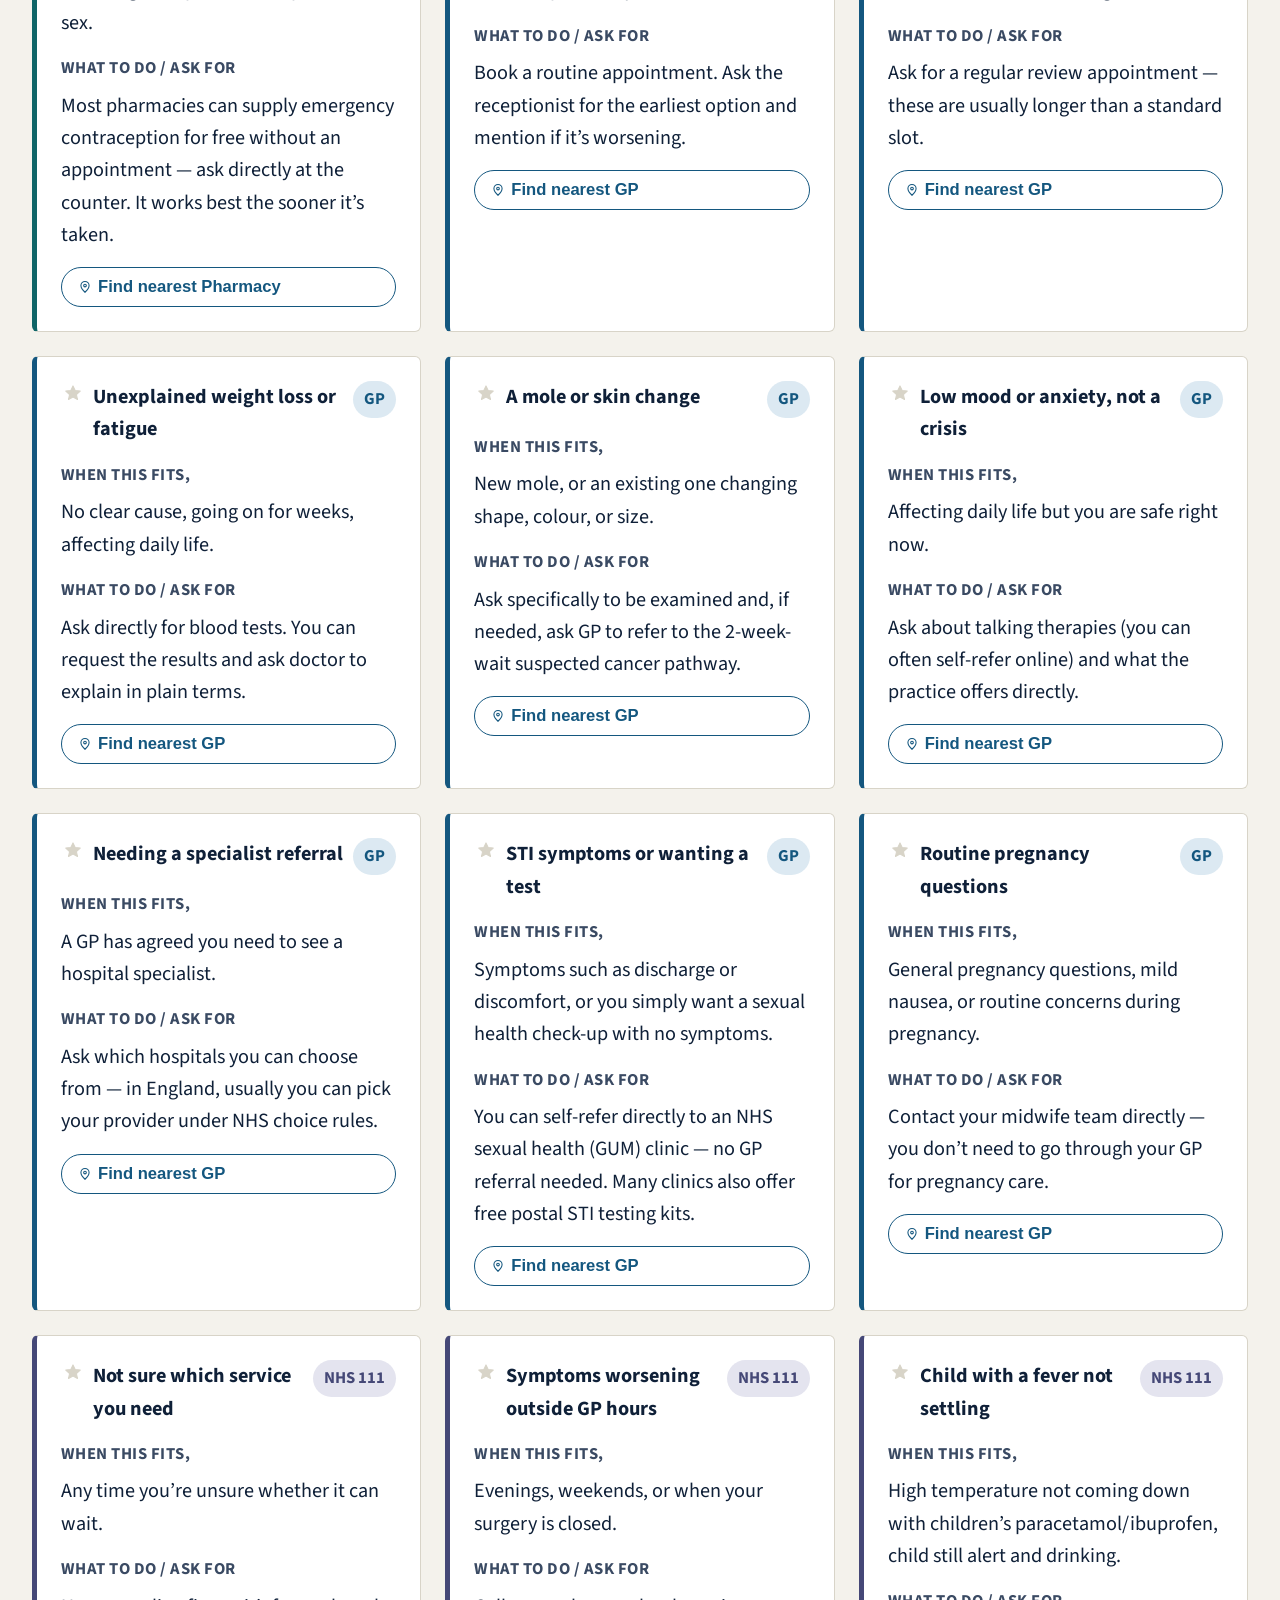
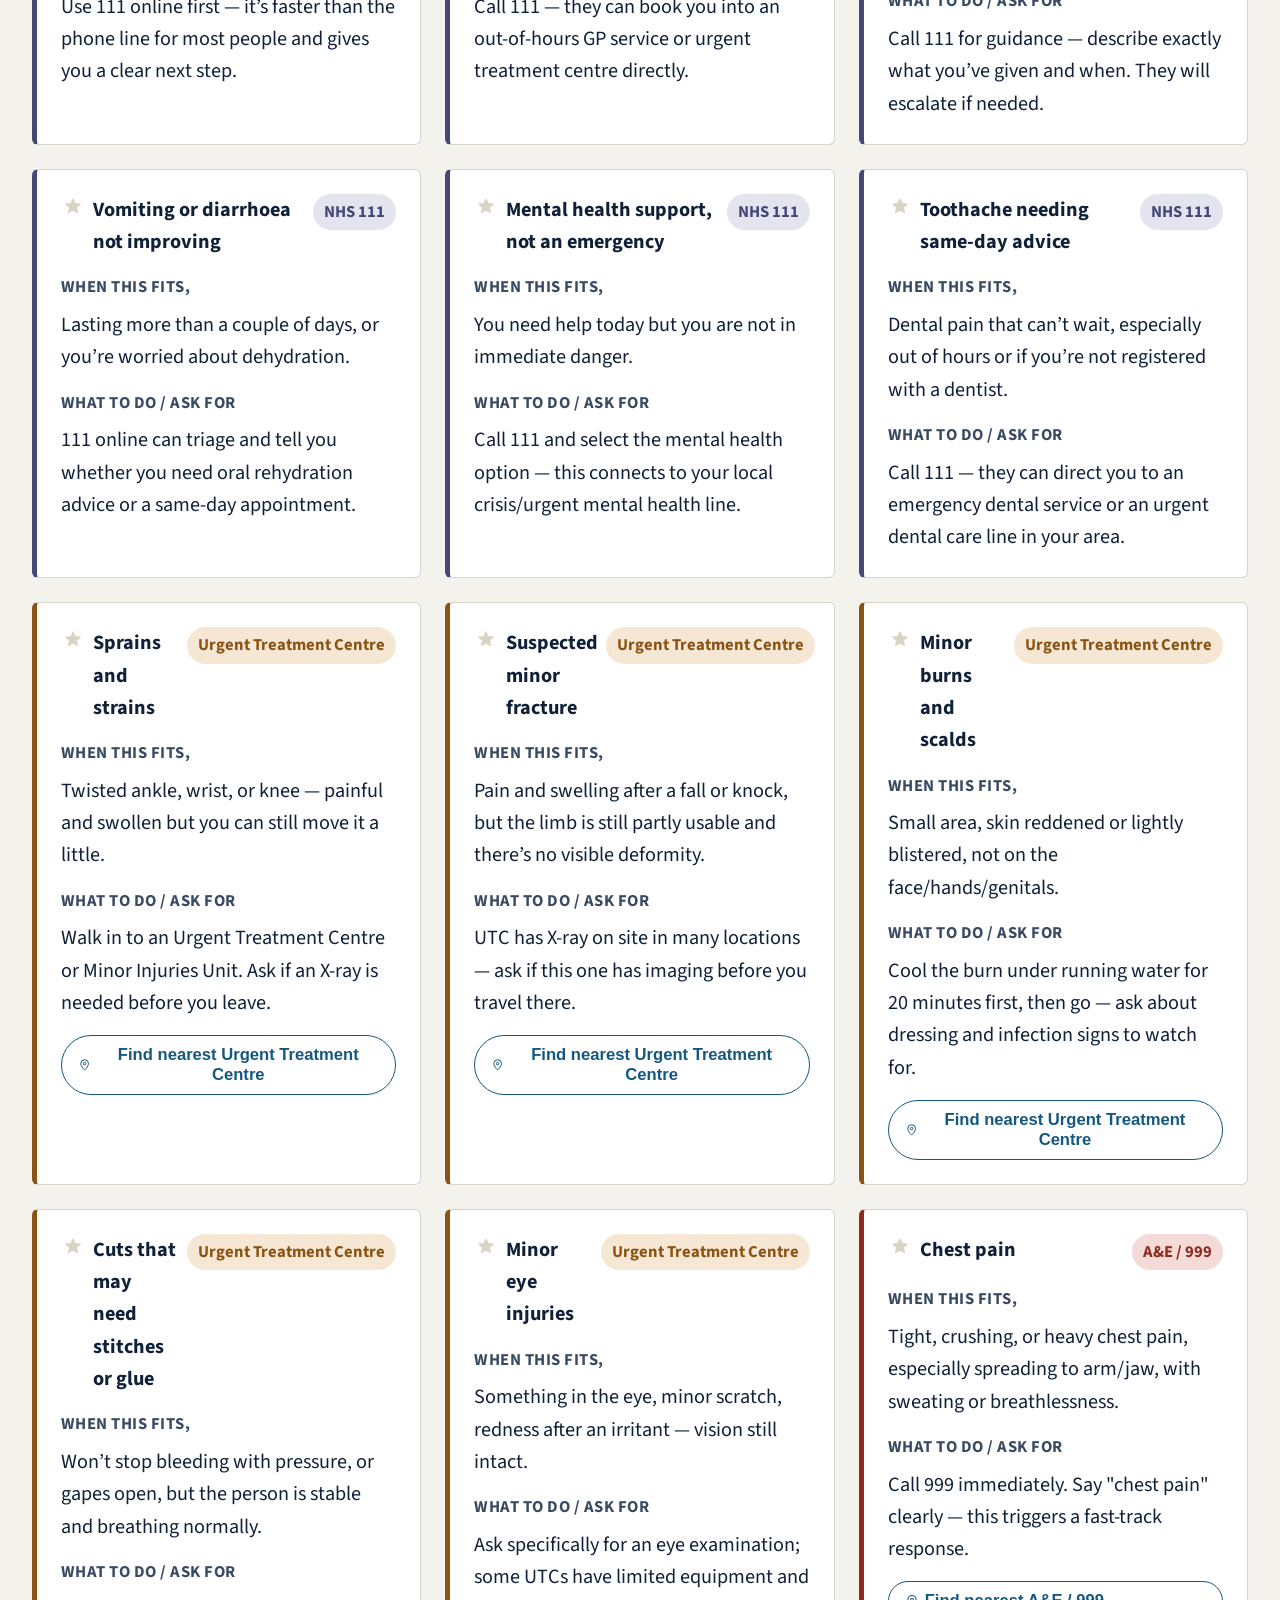
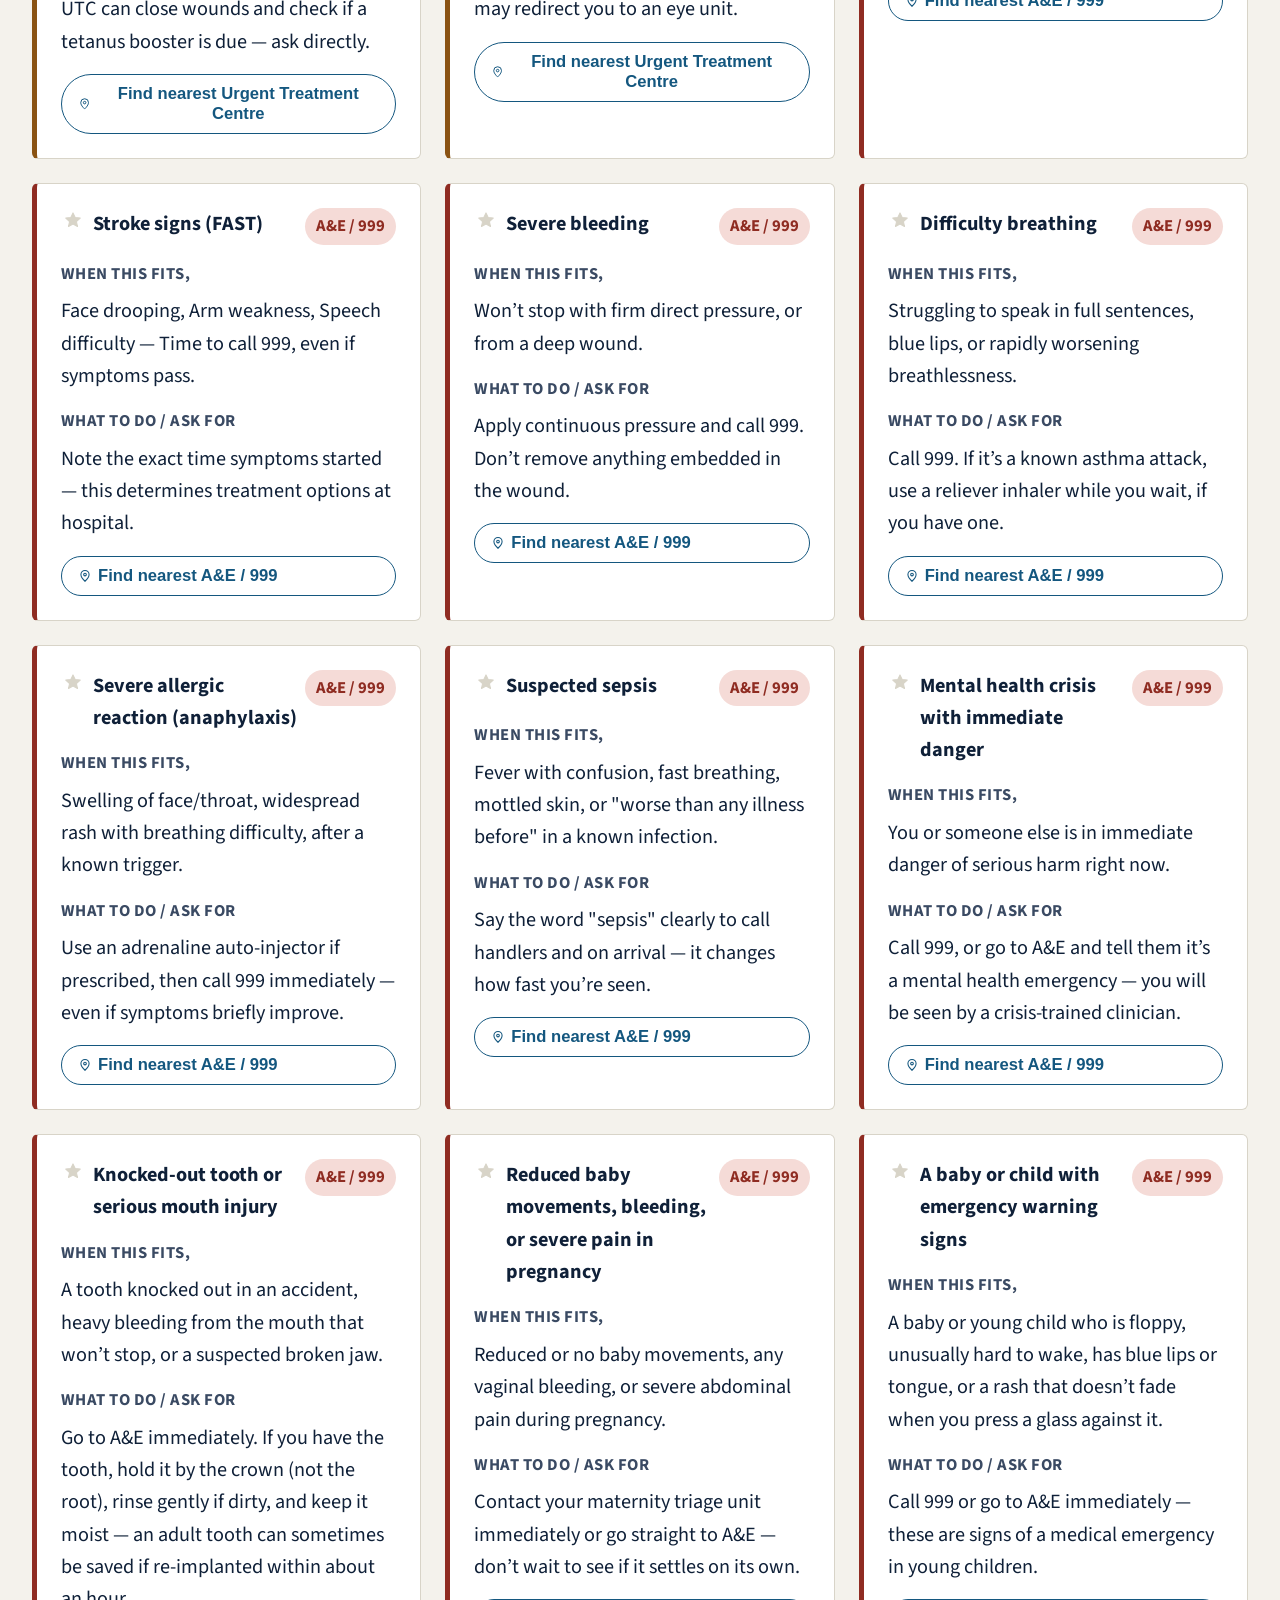
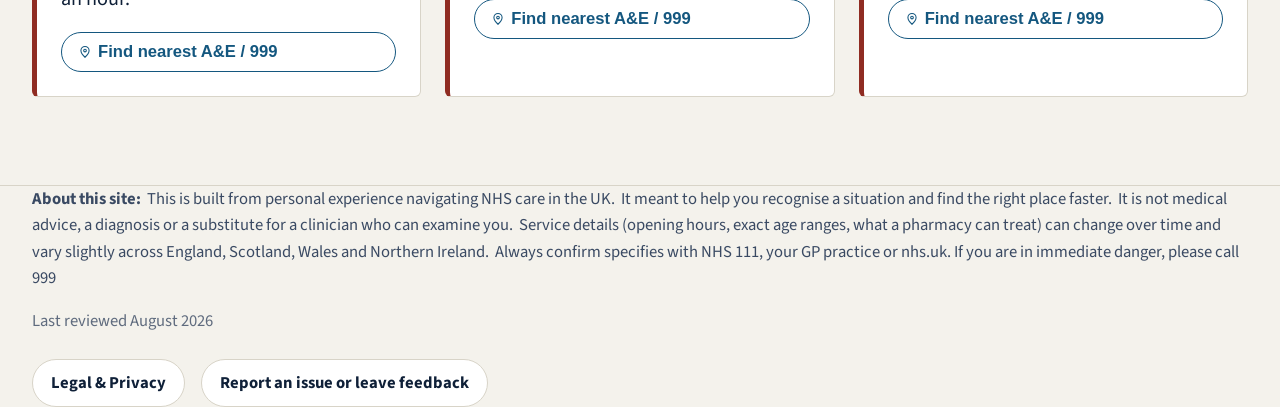
==== commit 19e095f8: "Update index.html" ====
--- a/index.html
+++ b/index.html
@@ -43,16 +43,25 @@
 <main class="wrap">
   <section id="guide" role="tabpanel">
     <h2 class="sr-only" id="guideHeading"></h2>
-    <p class="chip-hint" id="chipHint"></p>
-    <p class="location-note" id="locationNote"></p>
-    <div class="directory">
-      <label class="search-box">
-        <svg width="18" height="18" viewBox="0 0 16 16" fill="none"><circle cx="7" cy="7" r="5.5" stroke="currentColor"/><line x1="11" y1="11" x2="15" y2="15" stroke="currentColor"/></svg>
-        <input type="text" id="searchInput" aria-label="Search situations">
-      </label>
-      <div id="chipRow" role="group" aria-label="Filter by care setting"></div>
-      <span class="result-count" id="resultCount"></span>
+    <div class="guide-layout">
+      <aside class="guide-sidebar" id="guideSidebar" aria-label="Jump to a category"></aside>
+      <div class="guide-main">
+        <p class="chip-hint" id="chipHint"></p>
+        <p class="location-note" id="locationNote"></p>
+        <div class="directory">
+          <label class="search-box">
+            <svg width="18" height="18" viewBox="0 0 16 16" fill="none"><circle cx="7" cy="7" r="5.5" stroke="currentColor"/><line x1="11" y1="11" x2="15" y2="15" stroke="currentColor"/></svg>
+            <input type="text" id="searchInput" aria-label="Search situations">
+          </label>
+          <div id="chipRow" role="group" aria-label="Filter by care setting"></div>
+          <span class="result-count" id="resultCount"></span>
+        </div>
+        <p class="section-note" id="section1Note"></p>
+        <div class="grid" id="cardGrid"></div>
+        <p class="empty-state" id="emptyState" hidden></p>
+      </div>
     </div>
+  </section>
 
     <p class="section-note" id="section1Note"></p>
     <div class="grid" id="cardGrid"></div>
@@ -68,7 +77,7 @@
   <section id="firstaid" role="tabpanel" hidden>
     <p class="section-note" id="firstAidNote"></p>
     <div id="firstAidList"></div>
-    <p class="firstaid-source" id="firstAidSources"></p>
+    <p class="firstaid-sources" id="firstAidSources"></p>
   </section>
   
   <section class="story-section wrap" id="story" role="tabpanel" hidden>
--- a/styles.css
+++ b/styles.css
@@ -626,7 +626,10 @@
   transform: translateY(10px);
   transition: opacity 0.45s ease, transform 0.45s ease;
 }
-.firstaid-card.in-view{opacity:1, transform 0.45s ease};
+.firstaid-card.in-view{
+  opacity:1; 
+  transform:translateY(0)
+};
 .firstaid-title{
   font-family:var(--font-body);
   font-weight:var(--fw-bold);
@@ -638,7 +641,7 @@
   color:var(--ink-soft);
   margin:0 0 var(--sp-2) 0;
 }
-.firstaid-when.k{
+.firstaid-when .k{
   font-weight:var(--fw-bold);
   font-size:var(--fs-sm);
   letter-spacing:0.03em;
@@ -665,7 +668,7 @@
   border-radius:var(--radius);
   margin:0;
 }
-.firstaid-source{
+.firstaid-sources{
   font-size:var(--fs-sm);
   color:var(--ink-soft);
   opacity:0.75;
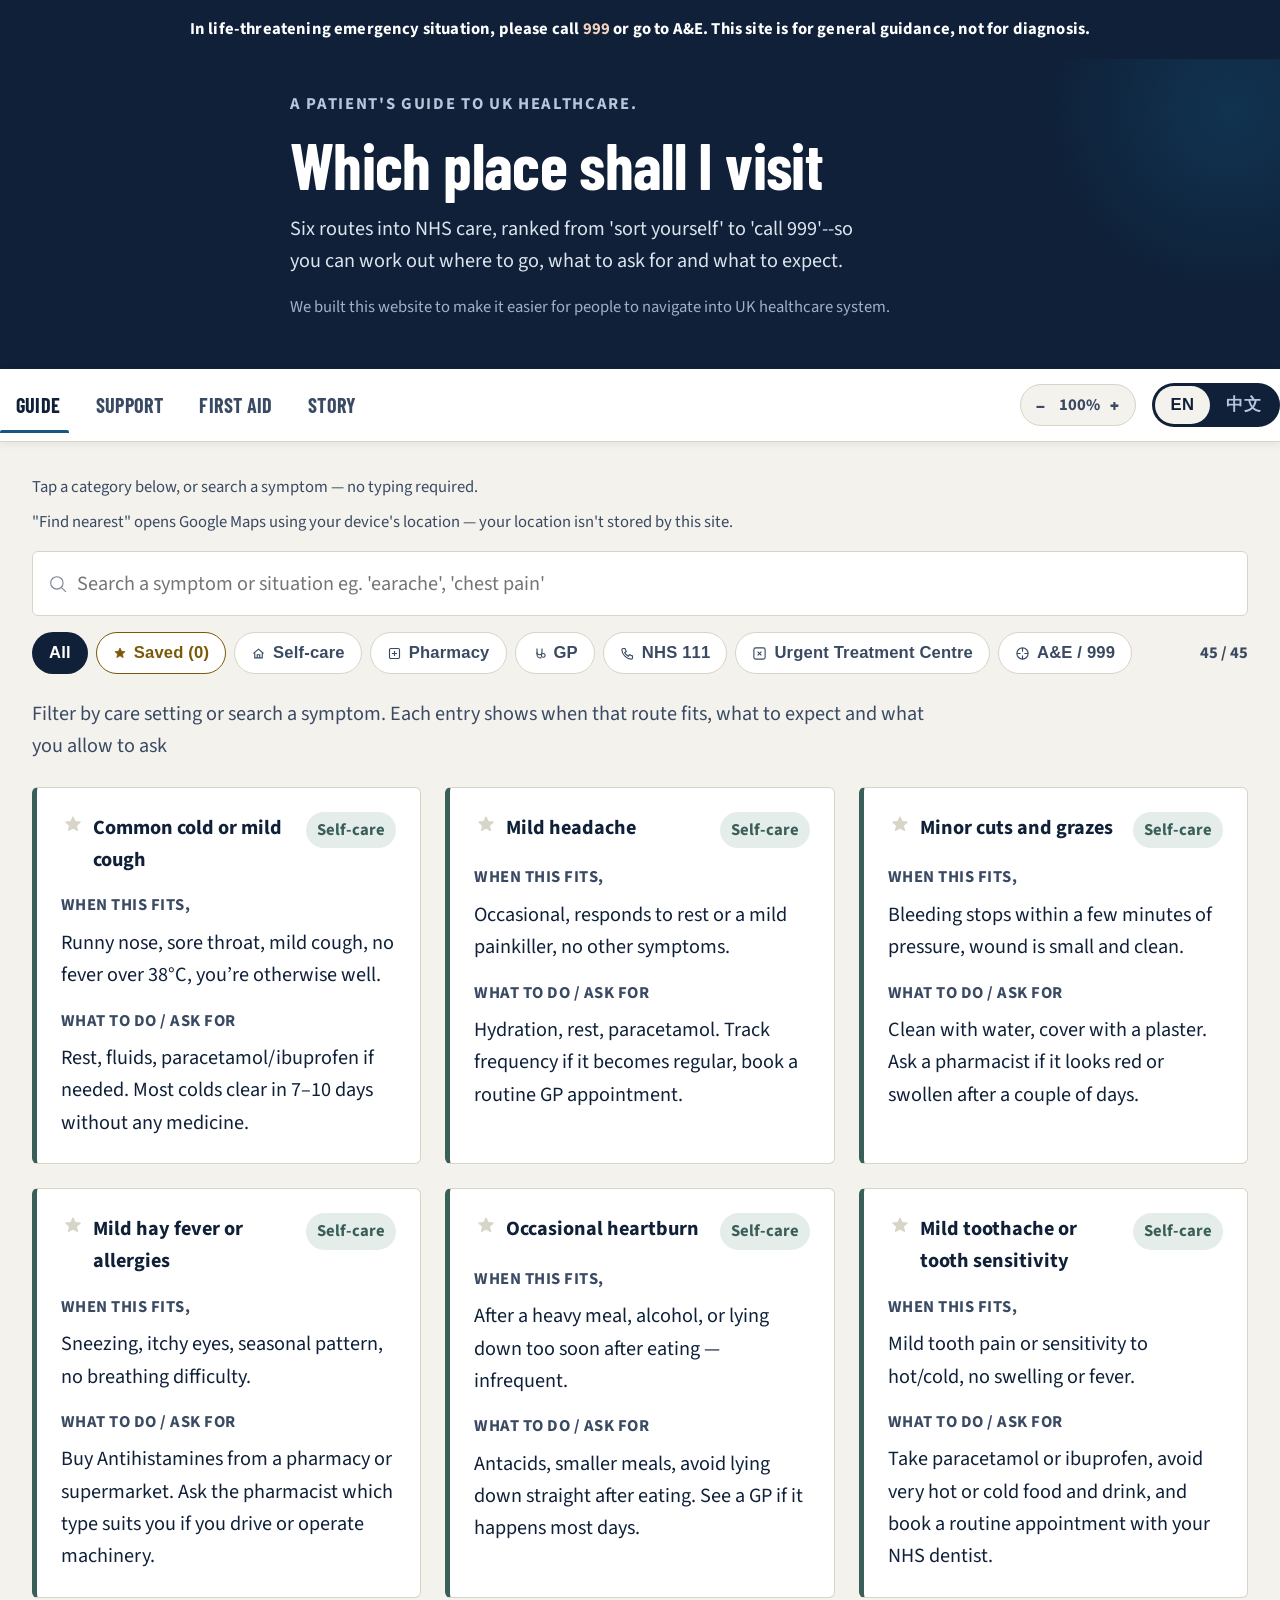
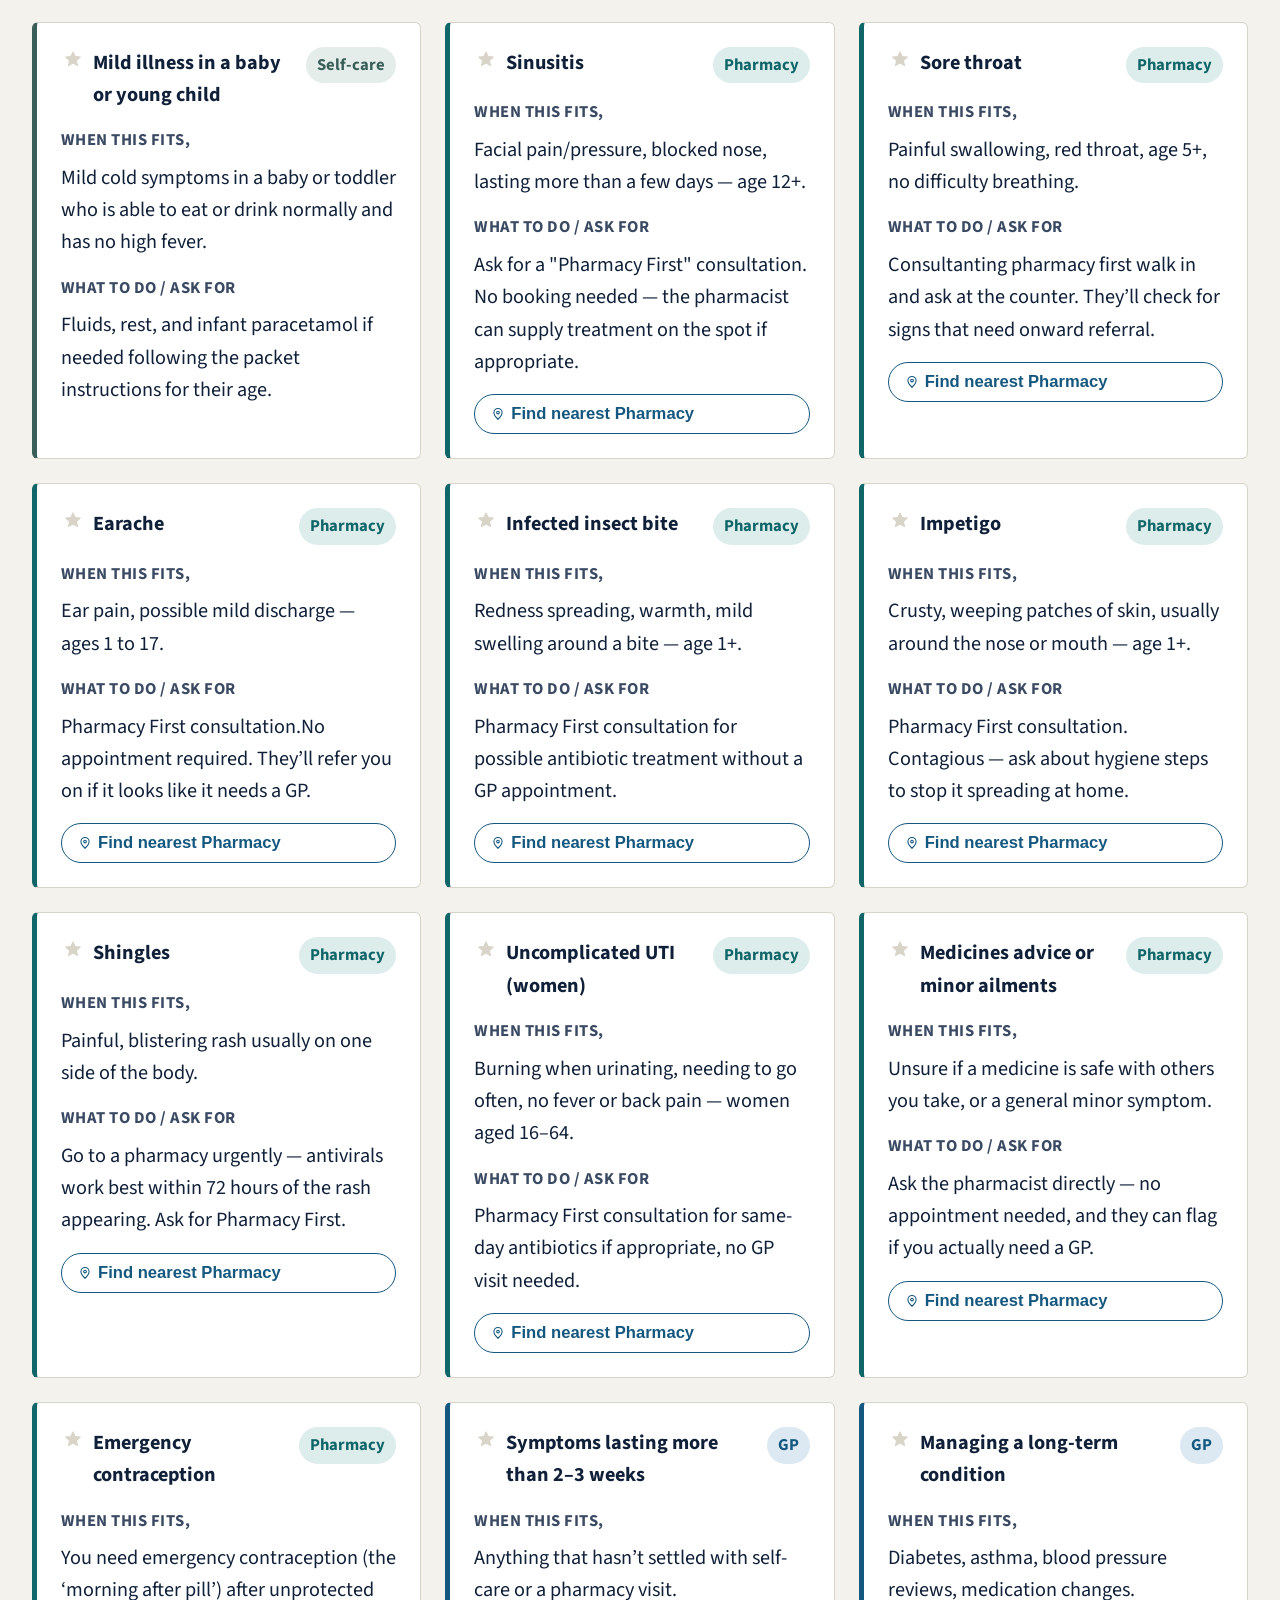
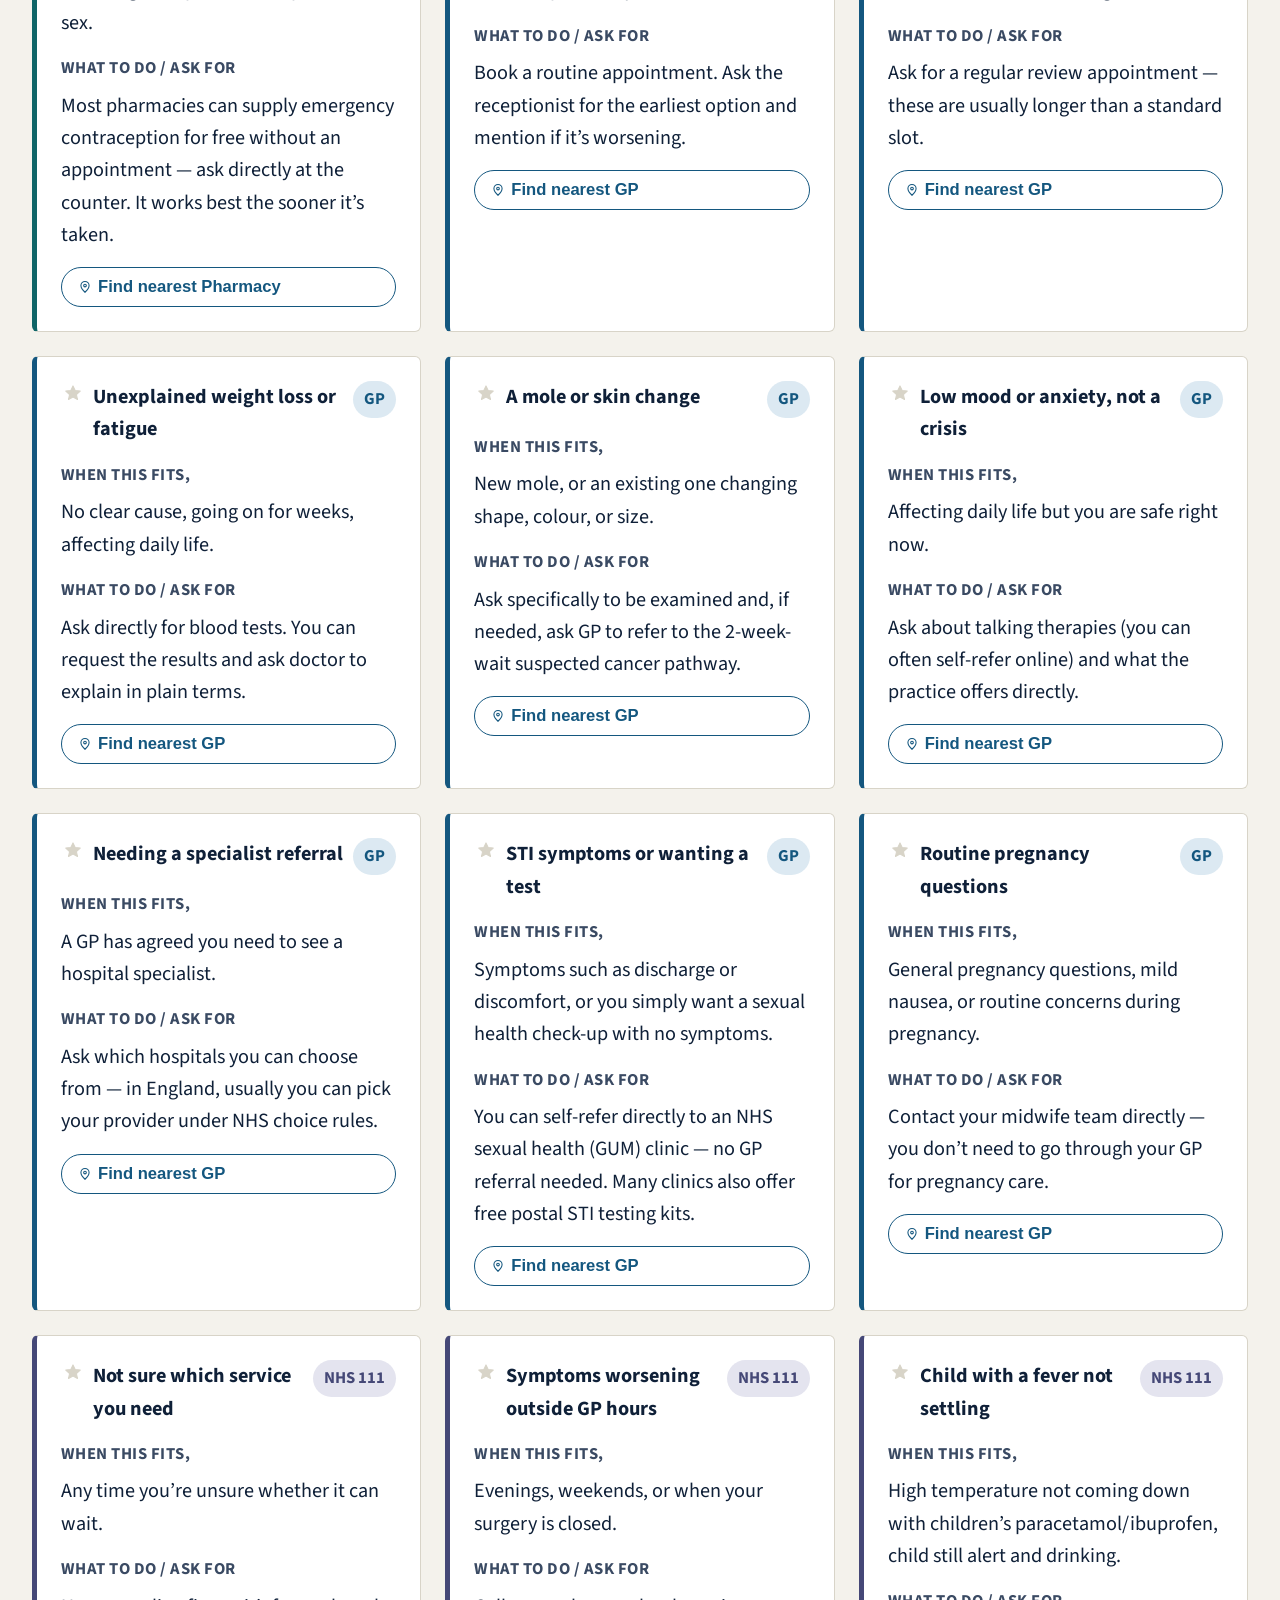
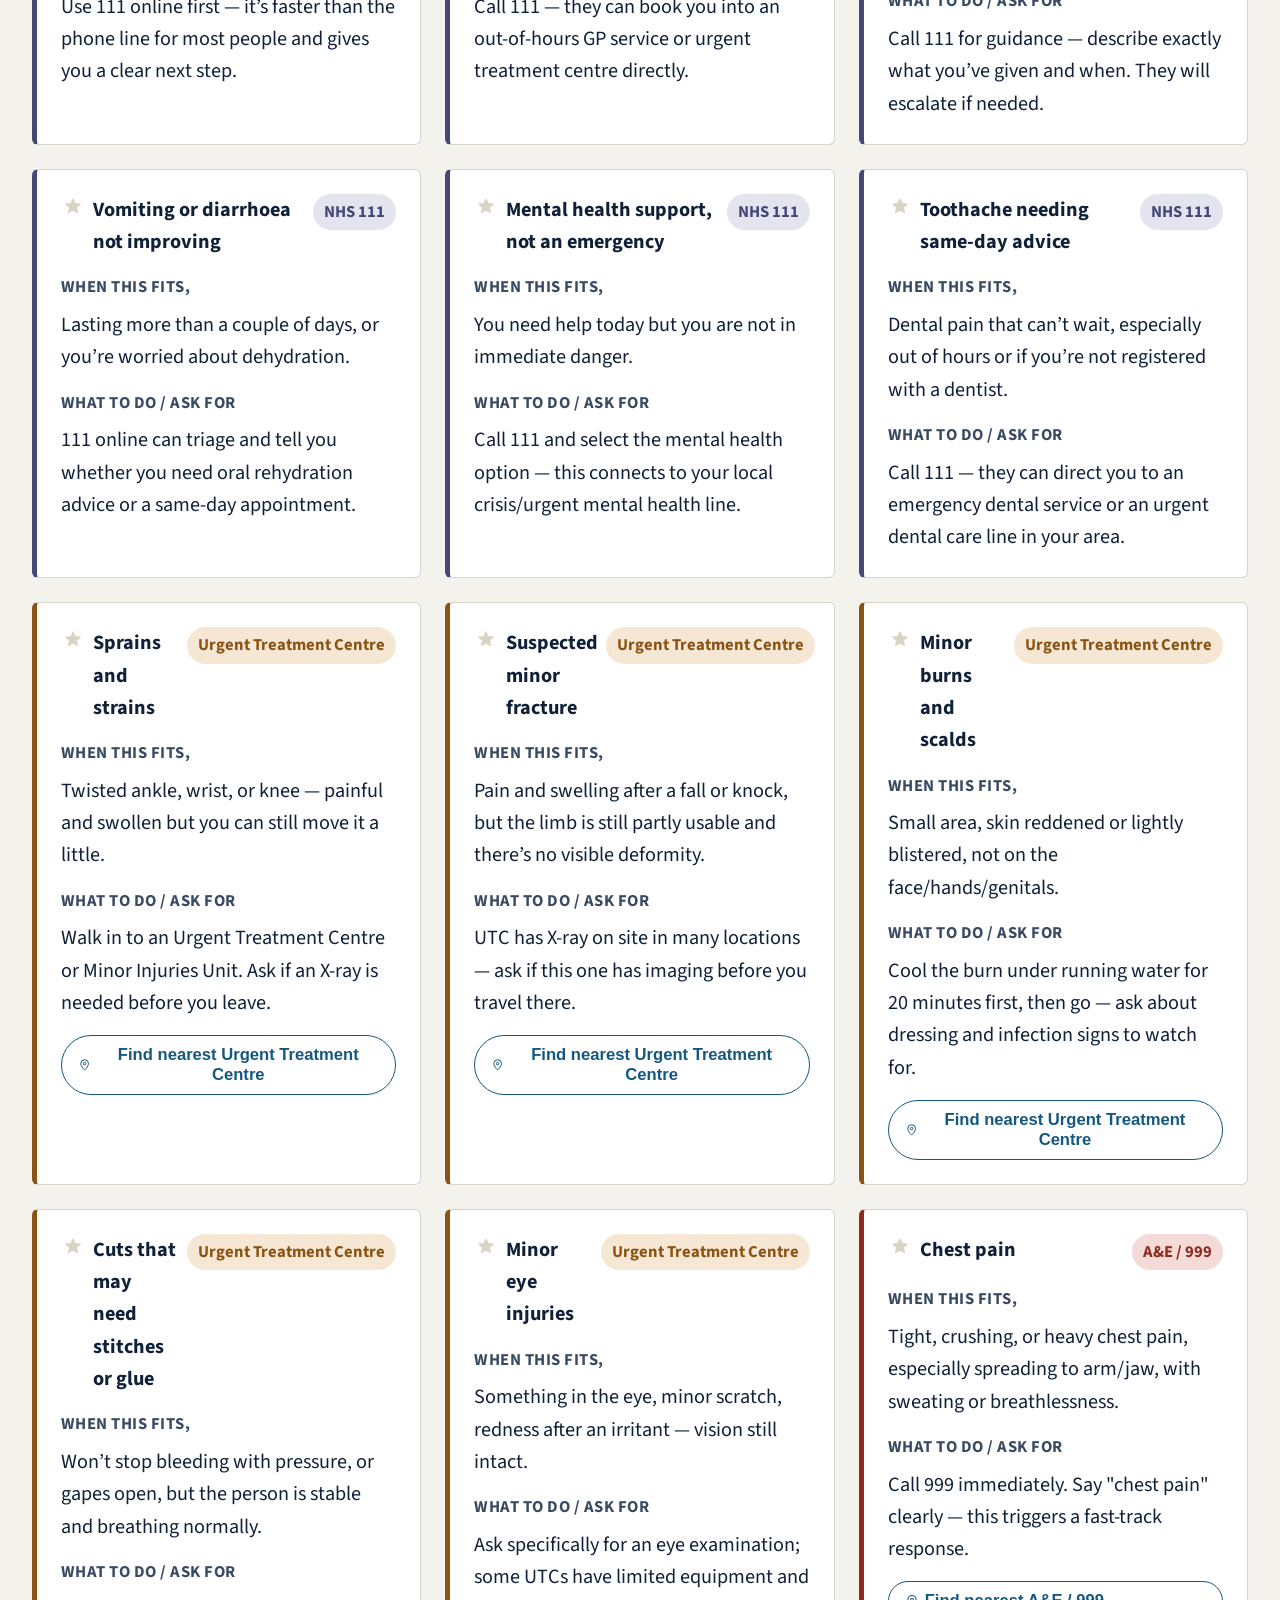
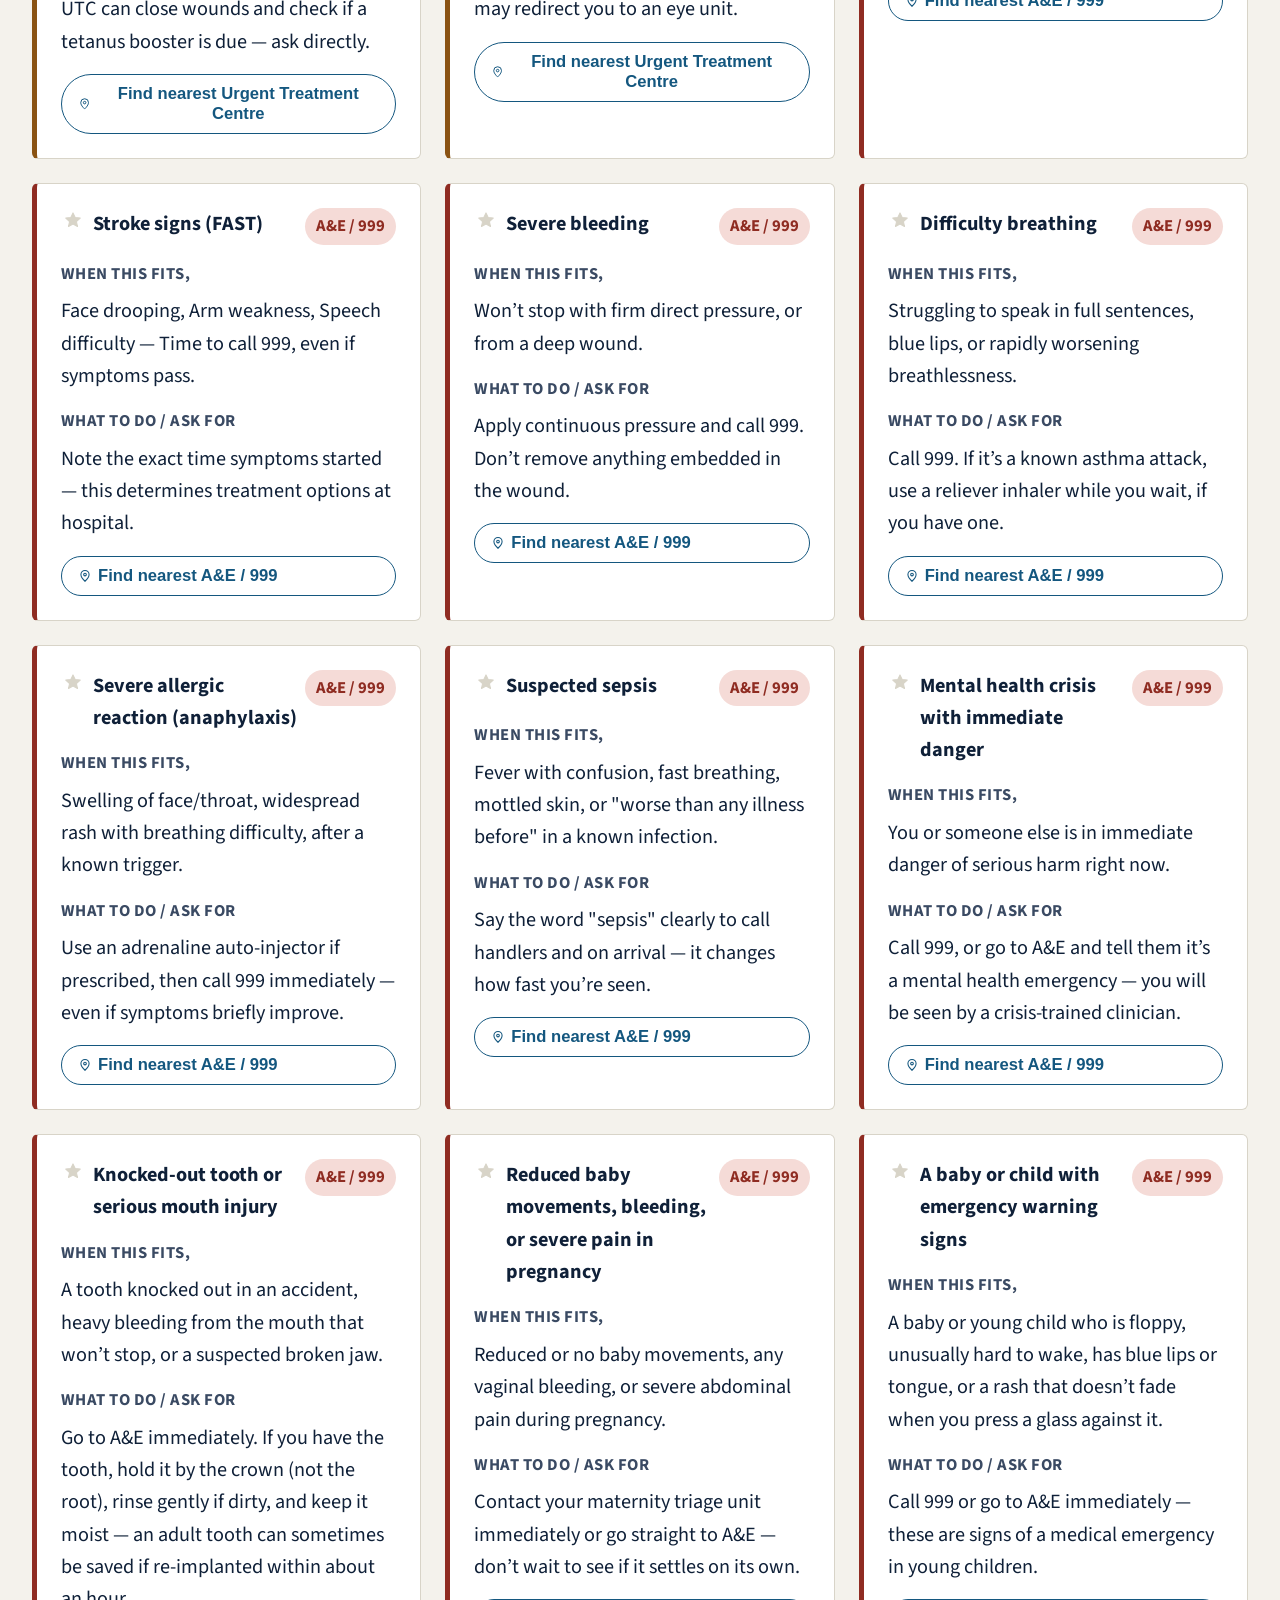
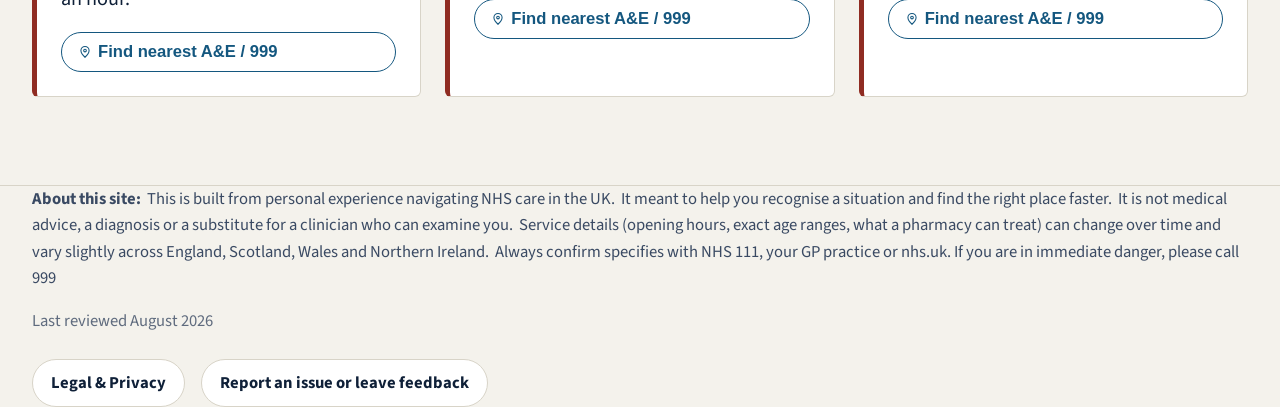
==== commit b3f5f2bb: "Update index.html" ====
--- a/index.html
+++ b/index.html
@@ -88,6 +88,7 @@
 </main>
 
 <footer class="wrap">
+  <nav class="fotter-nav" id="footerNav" aria-label="Quick links"></nav>
   <p id="footerText"></p>
   <p class="footer-meta"><span id="lastReviewedLabel"></span> <span id="lastReviewedDate"></span></p>
   <div class="footer-links">
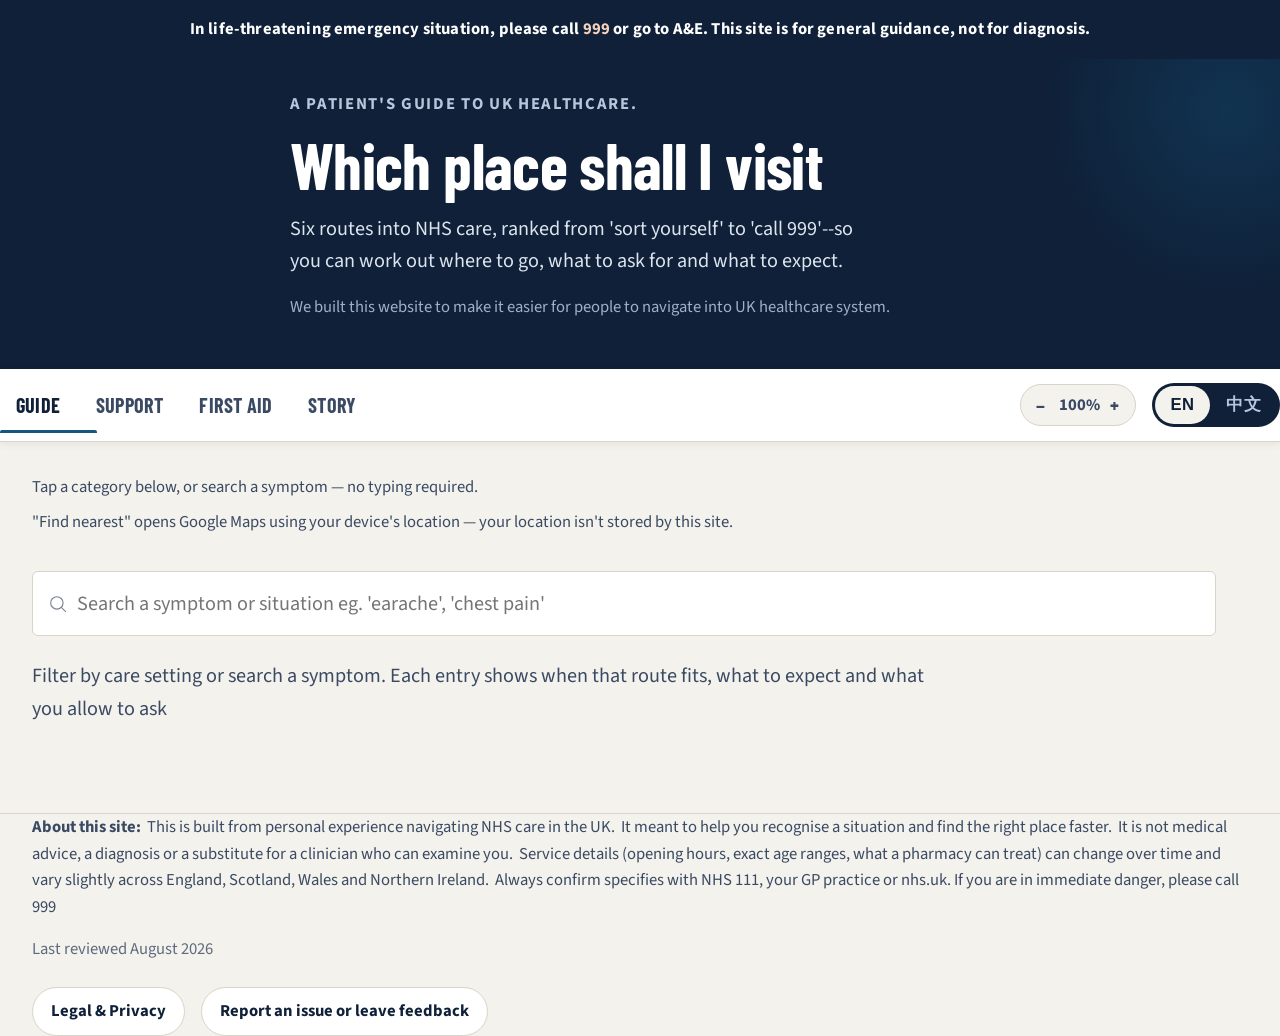
==== commit 5770754f: "Update index.html" ====
--- a/index.html
+++ b/index.html
@@ -40,52 +40,47 @@
   </div>
 </nav>
 
-<main class="wrap">
+<main class="wrap" id="main-content">
   <section id="guide" role="tabpanel">
     <h2 class="sr-only" id="guideHeading"></h2>
-    <div class="guide-layout">
-      <aside class="guide-sidebar" id="guideSidebar" aria-label="Jump to a category"></aside>
-      <div class="guide-main">
-        <p class="chip-hint" id="chipHint"></p>
-        <p class="location-note" id="locationNote"></p>
-        <div class="directory">
-          <label class="search-box">
-            <svg width="18" height="18" viewBox="0 0 16 16" fill="none"><circle cx="7" cy="7" r="5.5" stroke="currentColor"/><line x1="11" y1="11" x2="15" y2="15" stroke="currentColor"/></svg>
-            <input type="text" id="searchInput" aria-label="Search situations">
-          </label>
-          <div id="chipRow" role="group" aria-label="Filter by care setting"></div>
-          <span class="result-count" id="resultCount"></span>
-        </div>
-        <p class="section-note" id="section1Note"></p>
-        <div class="grid" id="cardGrid"></div>
-        <p class="empty-state" id="emptyState" hidden></p>
-      </div>
+    <p class="chip-hint" id="chipHint"></p>
+    <p class="location-note" id="locationNote"></p>
+ 
+    <p class="quickpick-heading" id="quickPickHeading"></p>
+    <div class="quickpick" id="quickPick"></div>
+ 
+    <div class="directory">
+      <label class="search-box">
+        <svg width="18" height="18" viewBox="0 0 16 16" fill="none"><circle cx="7" cy="7" r="5.5" stroke="currentColor"/><line x1="11" y1="11" x2="15" y2="15" stroke="currentColor"/></svg>
+        <input type="text" id="searchInput" aria-label="Search situations">
+      </label>
+      <div id="chipRow" role="group" aria-label="Filter by care setting"></div>
+      <span class="result-count" id="resultCount"></span>
     </div>
-  </section>
-
+ 
     <p class="section-note" id="section1Note"></p>
     <div class="grid" id="cardGrid"></div>
     <p class="empty-state" id="emptyState" hidden></p>
   </section>
-
+ 
   <section id="support" role="tabpanel" hidden>
     <h2 class="sr-only" id="supportHeading"></h2>
     <p class="section-note" id="section2Note"></p>
     <div class="support-grid" id="supportGrid"></div>
   </section>
-
+ 
   <section id="firstaid" role="tabpanel" hidden>
     <p class="section-note" id="firstAidNote"></p>
     <div id="firstAidList"></div>
     <p class="firstaid-sources" id="firstAidSources"></p>
   </section>
-  
-  <section class="story-section wrap" id="story" role="tabpanel" hidden>
-    <h2 class="sr-only" id="storyHeading"></h2>
-    <p class="story-intro" id="storyIntro"></p>
-    <div class="timeline" id="storyTimeline"></div>
-  </section>
 </main>
+ 
+<section class="story-section wrap" id="story" role="tabpanel" hidden>
+  <h2 class="sr-only" id="storyHeading"></h2>
+  <p class="story-intro" id="storyIntro"></p>
+  <div class="timeline" id="storyTimeline"></div>
+</section>
 
 <footer class="wrap">
   <nav class="fotter-nav" id="footerNav" aria-label="Quick links"></nav>
--- a/styles.css
+++ b/styles.css
@@ -286,6 +286,92 @@
   color:var(--ink-soft);
   margin:var(--sp-1) 0 0 0;
 }
+
+.guide-layout{display:block};
+.guide-sidebar{display:none};
+@media(min-width:900px){
+  .guide-layout{
+    display:grid;
+    grid-template-columns:220px 1fr;
+    gap:var(--sp-4);
+    align-items:start;
+  }
+  .guide-sidebar{
+  display:flex;
+  flex-direction:column;
+  gap:4px;
+  position:sticky;
+  top:76px;
+  background:var(--paper-raised);
+  border:1px solid var(--line);
+  border-radius:var(--radius);
+  padding:var(--sp-2)
+  }
+}
+.sidebar-heading{
+  font-weight:var(--fw-bold);
+  font-size:var(--fs-sm);
+  letter-spacing:0.03em;
+  text-transform:uppercase;
+  color:var(--ink-soft);
+  margin:0 0 var(--sp-1) 0;
+  padding: 0 8px;
+}
+.sidebar-link{
+  display:flex;
+  align-items:center;
+  gap:8px;
+  font-weight:var(--fw-bold);
+  font-size:var(--fs-sm);
+  color:var(--ink-soft);
+  background:transparent;
+  border:0;
+  border-radius:var(--radius);
+  padding:9px 8px;
+  text-align:left;
+  cursor:pointer;
+  transition:background 0.15s ease, color 0.15s ease;
+}
+.sidebar-link:hover{
+  background:var(--paper);
+  color:var(--ink);
+}
+.sidebar-link.active{
+  background:var(--tier-gp);
+  color:#fff;
+}
+.sidebar-link .chip-icon{
+  width:15px;
+  height:15px;
+  display:flex;
+  flex-shrink:0;
+}
+.sidebar-link .chip-icon{
+  width:100%;
+  height:100%;
+}
+.footer-nav{
+  display:flex;
+  flex-wrap:wrap;
+  gap:var(--sp-3);
+  margin-bottom:var(--sp-3);
+}
+.footer-nav button{
+  font-weight:var(--fw-bold);
+  font-size:var(--fs-sm);
+  color: var(--ink-soft);
+  background:transparent;
+  border:0;
+  border-bottom:2px solid transparent;
+  padding:4px 2px;
+  cursor:pointer;
+  transition:color 0.15s ease, border-color 0.15s ease;
+}
+.footer-nav button:hover{ 
+  color:var(--tier-gp); 
+  border-color:var(--tier-gp); 
+}
+
 .directory{
   display:flex;
   flex-wrap:wrap;
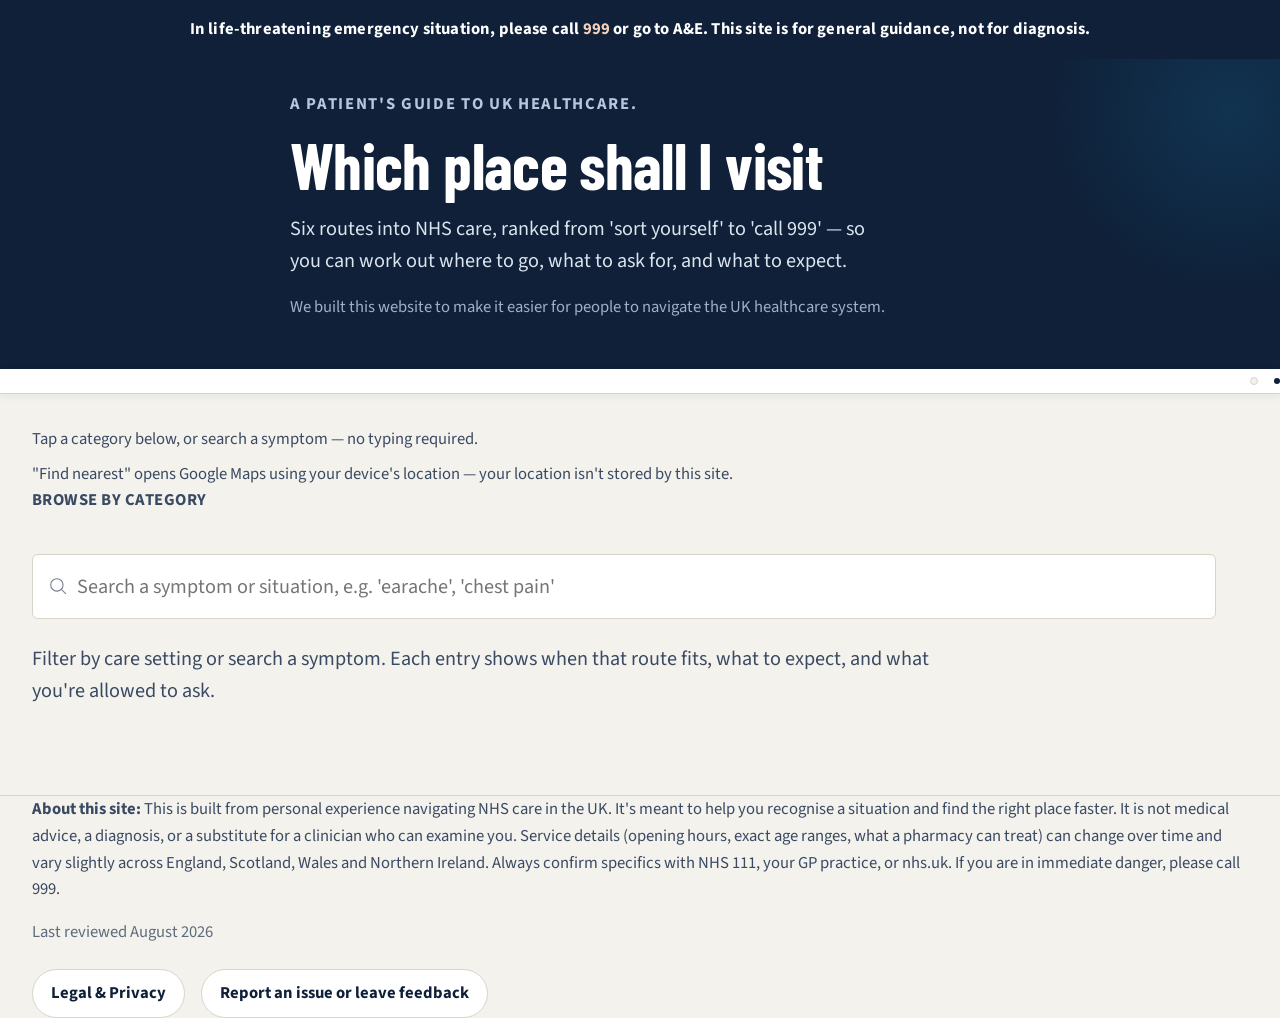
==== commit 7bd453d7: "Update index.html" ====
--- a/index.html
+++ b/index.html
@@ -74,8 +74,14 @@
     <div id="firstAidList"></div>
     <p class="firstaid-sources" id="firstAidSources"></p>
   </section>
+ 
+  <section id="condition" role="tabpanel" hidden>
+    <p class="section-note" id="conditionNote"></p>
+    <a class="condition-nhs-link" id="conditionsNhsLink" href="https://www.nhs.uk/conditions/" target="_blank" rel="noopener"></a>
+    <div id="conditionsList"></div>
+  </section>
 </main>
- 
+
 <section class="story-section wrap" id="story" role="tabpanel" hidden>
   <h2 class="sr-only" id="storyHeading"></h2>
   <p class="story-intro" id="storyIntro"></p>
--- a/styles.css
+++ b/styles.css
@@ -83,6 +83,16 @@
 }
 .skip-link:focus{ top:var(--sp-2); }
 
+.sr-only{
+  position:absolute;
+  width:1px; height:1px;
+  padding:0; margin:-1px;
+  overflow:hidden;
+  clip:rect(0,0,0,0);
+  white-space:nowrap;
+  border:0;
+}
+
 .label-text{
   font-family:var(--font-body);
   font-weight:var(--fw-bold);
@@ -286,90 +296,54 @@
   color:var(--ink-soft);
   margin:var(--sp-1) 0 0 0;
 }
-
-.guide-layout{display:block};
-.guide-sidebar{display:none};
-@media(min-width:900px){
-  .guide-layout{
-    display:grid;
-    grid-template-columns:220px 1fr;
-    gap:var(--sp-4);
-    align-items:start;
-  }
-  .guide-sidebar{
-  display:flex;
-  flex-direction:column;
-  gap:4px;
-  position:sticky;
-  top:76px;
-  background:var(--paper-raised);
-  border:1px solid var(--line);
-  border-radius:var(--radius);
-  padding:var(--sp-2)
-  }
-}
-.sidebar-heading{
+.quickpick-heading{
   font-weight:var(--fw-bold);
   font-size:var(--fs-sm);
   letter-spacing:0.03em;
   text-transform:uppercase;
   color:var(--ink-soft);
-  margin:0 0 var(--sp-1) 0;
-  padding: 0 8px;
-}
-.sidebar-link{
-  display:flex;
+  margin:var(--sp-3) 0 var (--sp-1) 0;
+}
+.quickpick{
+  display:grid;
+  grid-template-columns:repeat(auto-fit, minmax(110px, 1fr));
+  gap:var(--sp-2);
+  margin:0 0 var(--sp-3) 0;
+}
+.quickpick-tile{
+  display:flex;
+  flex-direction:column;
   align-items:center;
   gap:8px;
-  font-weight:var(--fw-bold);
-  font-size:var(--fs-sm);
-  color:var(--ink-soft);
-  background:transparent;
-  border:0;
-  border-radius:var(--radius);
-  padding:9px 8px;
-  text-align:left;
+  padding:var(--sp-2);
+  background:var(--paper-raised);
   cursor:pointer;
-  transition:background 0.15s ease, color 0.15s ease;
-}
-.sidebar-link:hover{
-  background:var(--paper);
+  text-align:center;
+  transition: box-shadow 0.15s ease, border-color 0.15s ease, transform 0.1s ease, background 0.15s ease;
+}
+.quickpick-tile:hover{
+  box-shadow:var(--shadow--sm);
+  border-color:var(--tier-gp);
+}
+.quickpick-title:active{transform:scale(0.97);}
+.quickpick-tile.active{
+  background:var(--tier-gp-bg);
+  border-color:var(--tier-gp);
+}
+.quickpick-icon{
+  width:40px;
+  height:40px;
   color:var(--ink);
-}
-.sidebar-link.active{
-  background:var(--tier-gp);
-  color:#fff;
-}
-.sidebar-link .chip-icon{
-  width:15px;
-  height:15px;
-  display:flex;
   flex-shrink:0;
 }
-.sidebar-link .chip-icon{
+.quickpick-icon svg{
   width:100%;
   height:100%;
 }
-.footer-nav{
-  display:flex;
-  flex-wrap:wrap;
-  gap:var(--sp-3);
-  margin-bottom:var(--sp-3);
-}
-.footer-nav button{
-  font-weight:var(--fw-bold);
-  font-size:var(--fs-sm);
-  color: var(--ink-soft);
-  background:transparent;
-  border:0;
-  border-bottom:2px solid transparent;
-  padding:4px 2px;
-  cursor:pointer;
-  transition:color 0.15s ease, border-color 0.15s ease;
-}
-.footer-nav button:hover{ 
-  color:var(--tier-gp); 
-  border-color:var(--tier-gp); 
+.quickpick-label{
+  font-weight:var(--fw-bold);
+  font-size:var(--fs-sm);
+  color:var(--ink);
 }
 
 .directory{
@@ -612,6 +586,159 @@
   padding:var(--sp-5) 0;
 }
 
+.firstaid-card{
+  background: var(--paper-raised);
+  border:1px solid var(--line);
+  border-radius:var(--radius);
+  padding:var(--sp-3);
+  margin-bottom:var(--sp-2);
+  opacity: 0 ;
+  transform: translateY(10px);
+  transition: opacity 0.45s ease, transform 0.45s ease;
+}
+.firstaid-card.in-view{
+  opacity:1; 
+  transform:translateY(0)
+};
+.firstaid-title{
+  font-family:var(--font-body);
+  font-weight:var(--fw-bold);
+  font-size:var(--fs-base);
+  margin: 0 0 var(--sp-1) 0;
+}
+.firstaid-when{
+  font-size:var(--fs-base);
+  color:var(--ink-soft);
+  margin:0 0 var(--sp-2) 0;
+}
+.firstaid-when .k{
+  font-weight:var(--fw-bold);
+  font-size:var(--fs-sm);
+  letter-spacing:0.03em;
+  text-transform:uppercase;
+  color:var(--ink-soft);
+  display:block;
+  margin-bottom:4px;
+}
+.firstaid-steps{
+  margin:0 0 var(--sp-2) 0;
+  padding-left:22px;
+}
+.firstaid-steps li{
+  font-size:var(--fs-base);
+  color:var(--ink);
+  margin-bottom:var(--sp-1);
+}
+.firstaid-warning{
+  font-size:var(--fs-sm);
+  font-weight:var(--fw-bold);
+  color:var(--tier-ae);
+  background:var(--tier-ae-bg);
+  padding:10px 14px;
+  border-radius:var(--radius);
+  margin:0;
+}
+.firstaid-sources{
+  font-size:var(--fs-sm);
+  color:var(--ink-soft);
+  opacity:0.75;
+  margin-top:var(--sp-3)
+}
+
+.conditions-nhs-link{
+  display:inline-block;
+  font-weight:var(--fw-bold);
+  font-size:var(--fs-sm);
+  color:var(--tier-gp);
+  border:1.5px solid var(--tier-gp);
+  padding:9px 16px;
+  border-radius:100px;
+  text-decoration:none;
+  margin-bottom:var(--sp-3);
+}
+.conditions-nhs-link:hover{ 
+  background:var(--tier-gp); 
+  color:#fff; 
+}
+.conditions-category{
+  margin-bottom:var(--sp-4);
+  opacity:0;
+  transform:translateY(10px);
+  transition:opacity 0.45s ease, transform 0.45s ease;
+}
+.conditions-category.in-view{ opacity:1; transform:translateY(0); }
+.conditions-category-heading{
+  font-family:var(--font-display);
+  font-weight:var(--fw-bold);
+  font-size:1.4rem;
+  text-transform:uppercase;
+  letter-spacing:0.01em;
+  color:var(--ink);
+  margin:0 0 var(--sp-2) 0;
+  padding-bottom:var(--sp-1);
+  border-bottom:2px solid var(--line);
+}
+.conditions-category-grid{
+  display:grid;
+  grid-template-columns:repeat(auto-fill, minmax(260px, 1fr));
+  gap:var(--sp-2);
+}
+.conditions-item{
+  background:var(--paper-raised);
+  border:1px solid var(--line);
+  border-radius:var(--radius);
+  padding:var(--sp-2);
+  display:flex;
+  flex-direction:column;
+  gap:var(--sp-1);
+}
+.conditions-item-title{
+  font-family:var(--font-body);
+  font-weight:var(--fw-bold);
+  font-size:var(--fs-base);
+  margin:0;
+}
+.conditions-item-summary{
+  font-size:var(--fs-sm);
+  color:var(--ink-soft);
+  margin:0;
+}
+.conditions-item-actions{
+  display:flex;
+  flex-wrap:wrap;
+  gap:var(--sp-1);
+  margin-top:4px;
+}
+.conditions-link, .conditions-external-link{
+  display:inline-flex;
+  align-items:center;
+  font-weight:var(--fw-bold);
+  font-size:var(--fs-sm);
+  background:transparent;
+  border-radius:100px;
+  padding:7px 14px;
+  cursor:pointer;
+  text-decoration:none;
+  transition:background 0.15s ease, color 0.15s ease;
+}
+.conditions-link{ 
+  color:var(--tier-gp); 
+  border:1px solid var(--tier-gp); 
+}
+.conditions-link:hover{ 
+  background:var(--tier-gp); 
+  color:#fff; 
+}
+.conditions-external-link{ 
+  color:var(--ink-soft); 
+  border:1px solid var(--line); 
+}
+.conditions-external-link:hover{ 
+  background:var(--ink); 
+  color:#fff; 
+  border-color:var(--ink); 
+}
+
 .story-section{ background:transparent; }
 .story-intro{
   max-width:100%;
@@ -702,65 +829,6 @@
   margin:0;
 }
 
-.firstaid-card{
-  background: var(--paper-raised);
-  border:1px solid var(--line);
-  border-radius:var(--radius);
-  padding:var(--sp-3);
-  margin-bottom:var(--sp-2);
-  opacity: 0 ;
-  transform: translateY(10px);
-  transition: opacity 0.45s ease, transform 0.45s ease;
-}
-.firstaid-card.in-view{
-  opacity:1; 
-  transform:translateY(0)
-};
-.firstaid-title{
-  font-family:var(--font-body);
-  font-weight:var(--fw-bold);
-  font-size:var(--fs-base);
-  margin: 0 0 var(--sp-1) 0;
-}
-.firstaid-when{
-  font-size:var(--fs-base);
-  color:var(--ink-soft);
-  margin:0 0 var(--sp-2) 0;
-}
-.firstaid-when .k{
-  font-weight:var(--fw-bold);
-  font-size:var(--fs-sm);
-  letter-spacing:0.03em;
-  text-transform:uppercase;
-  color:var(--ink-soft);
-  display:block;
-  margin-bottom:4px;
-}
-.firstaid-steps{
-  margin:0 0 var(--sp-2) 0;
-  padding-left:22px;
-}
-.firstaid-steps li{
-  font-size:var(--fs-base);
-  color:var(--ink);
-  margin-bottom:var(--sp-1);
-}
-.firstaid-warning{
-  font-size:var(--fs-sm);
-  font-weight:var(--fw-bold);
-  color:var(--tier-ae);
-  background:var(--tier-ae-bg);
-  padding:10px 14px;
-  border-radius:var(--radius);
-  margin:0;
-}
-.firstaid-sources{
-  font-size:var(--fs-sm);
-  color:var(--ink-soft);
-  opacity:0.75;
-  margin-top:var(--sp-3)
-}
-
 footer{ padding:var(--sp-4) 0 var(--sp-5) 0; border-top:1px solid var(--line); }
 footer p{ font-size:var(--fs-sm); color:var(--ink-soft); max-width:100%; margin:0 0 var(--sp-2) 0; }
 .footer-meta{
@@ -788,15 +856,6 @@
 .footer-links a:hover{
   border-color:var(--tier-gp);
   color:var(--tier-gp);
-}
-.sr-only{
-  position:absolute;
-  width:1px;  height:1px;
-  padding:0;  margin:-1px;
-  overflow:hidden;
-  clip:rect(0,0,0,0);
-  white-space:nowrap;
-  border:0;
 }
 
 .lang-fading{ animation:langFade 0.3s ease; }
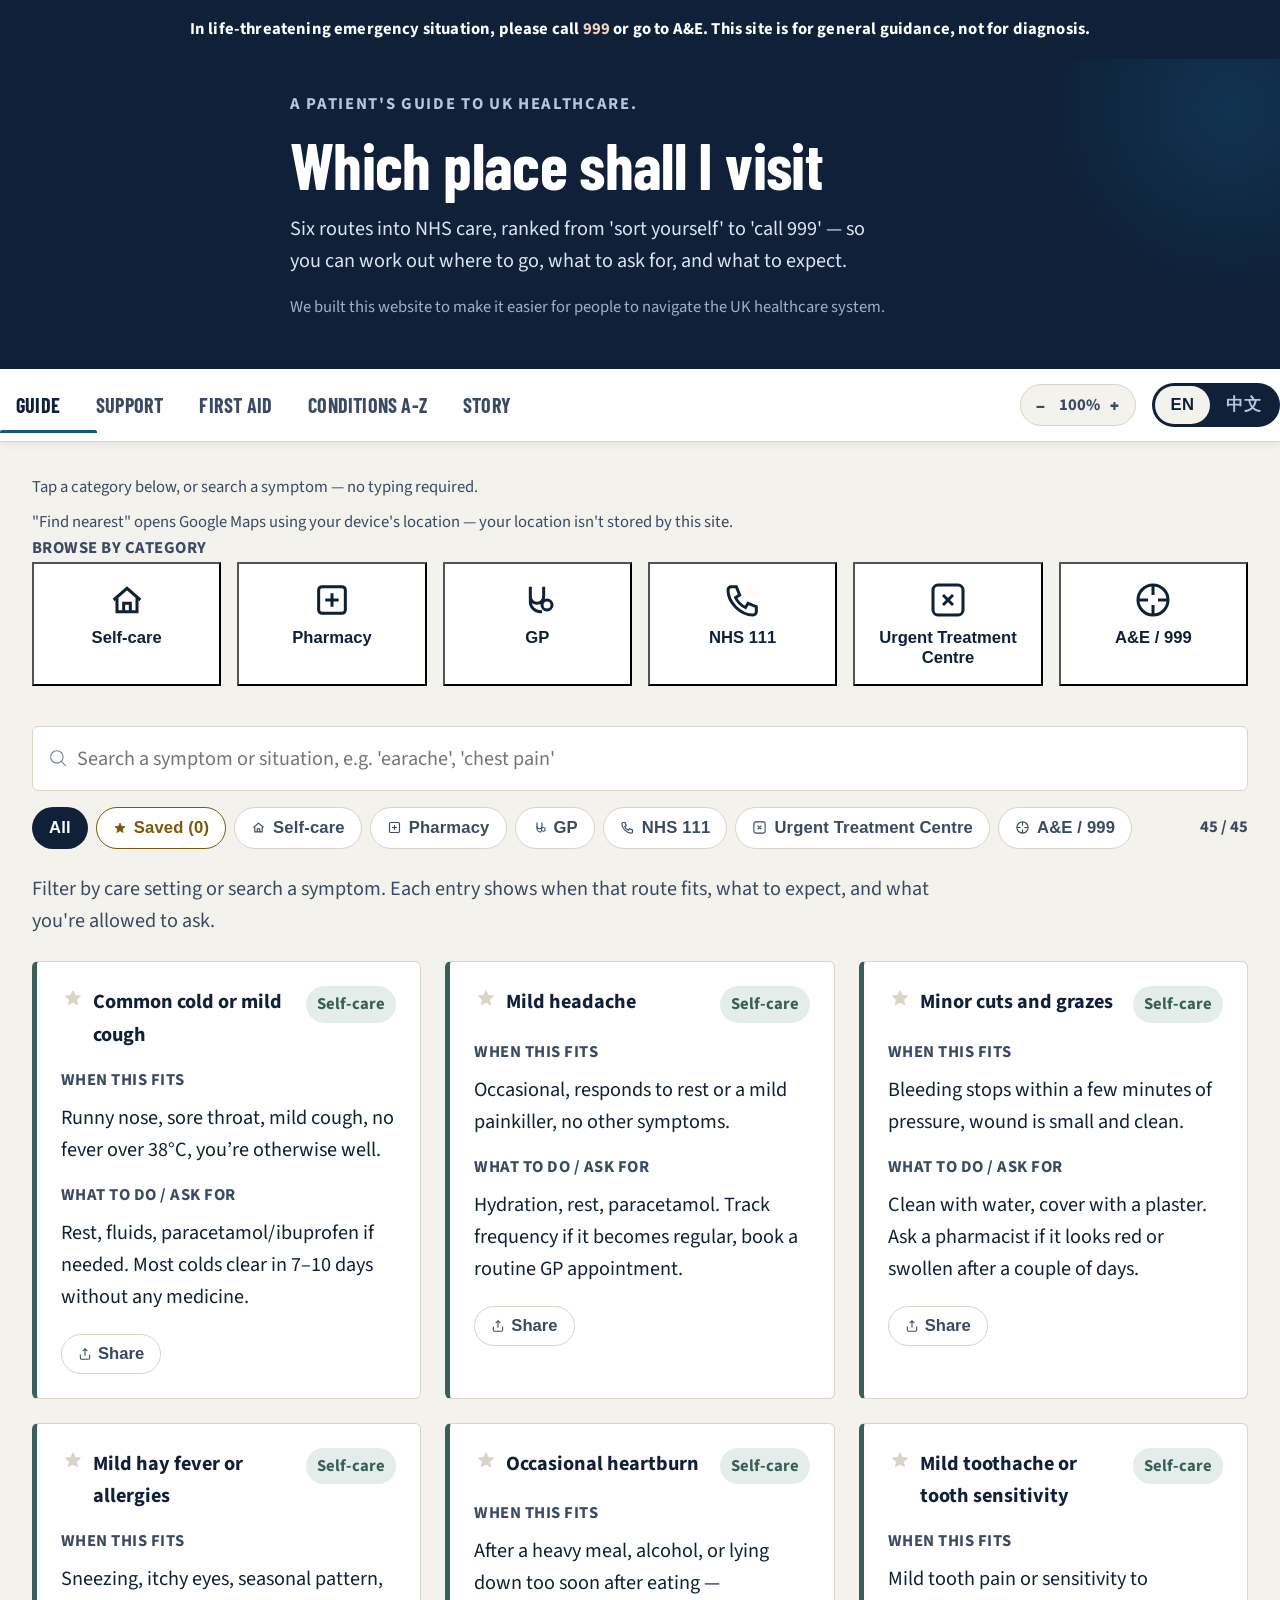
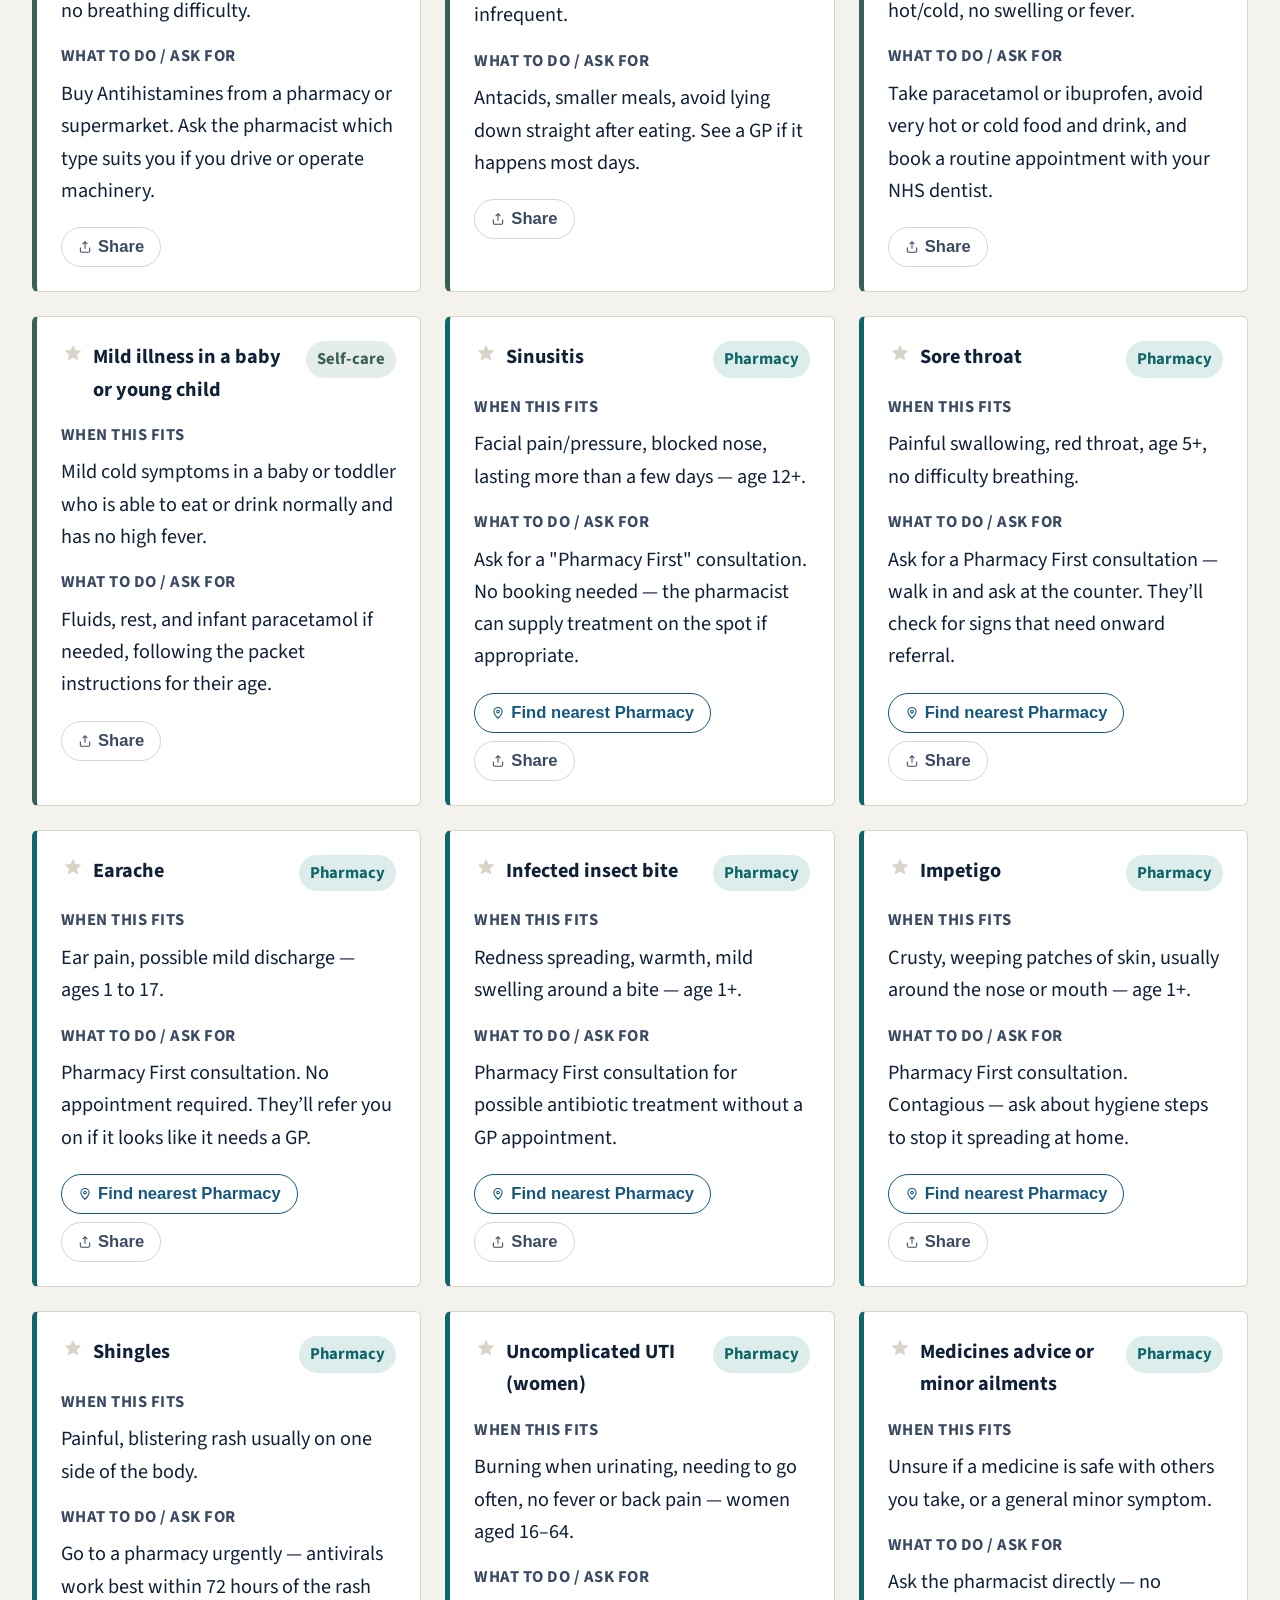
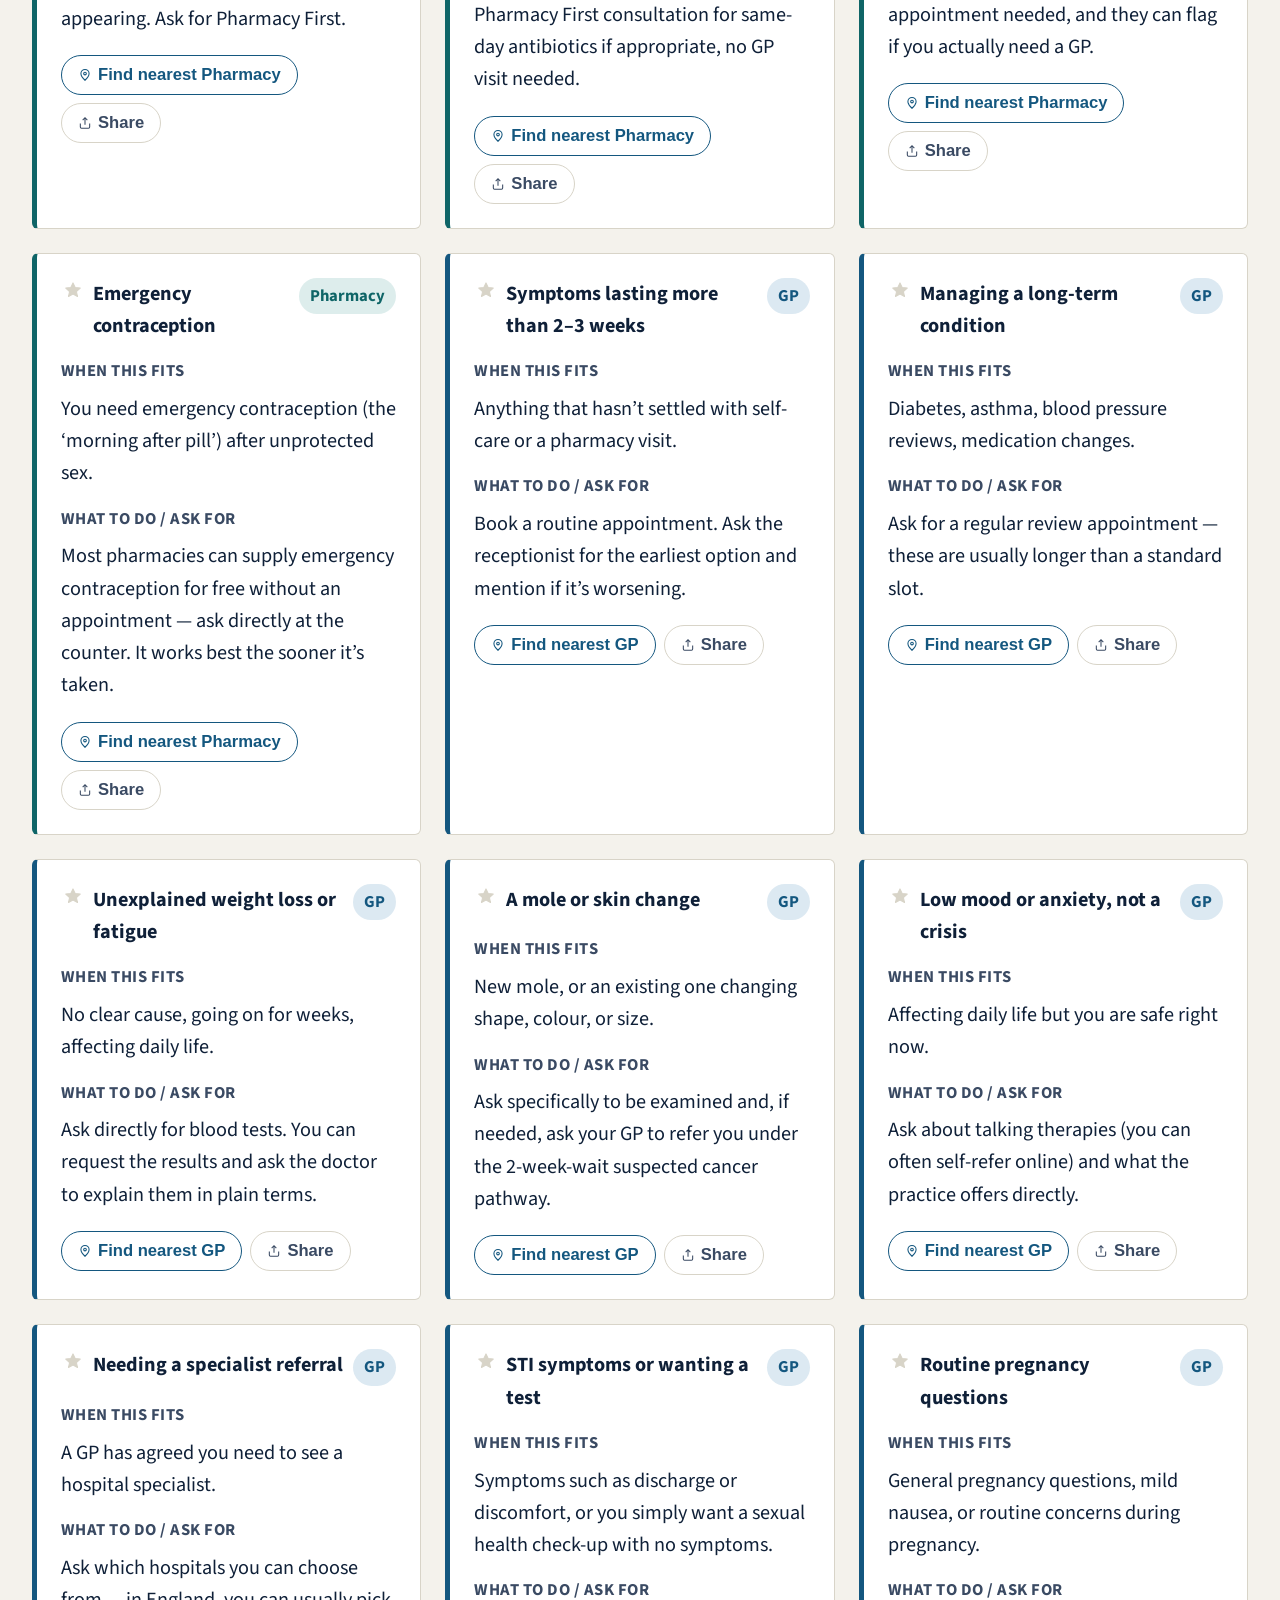
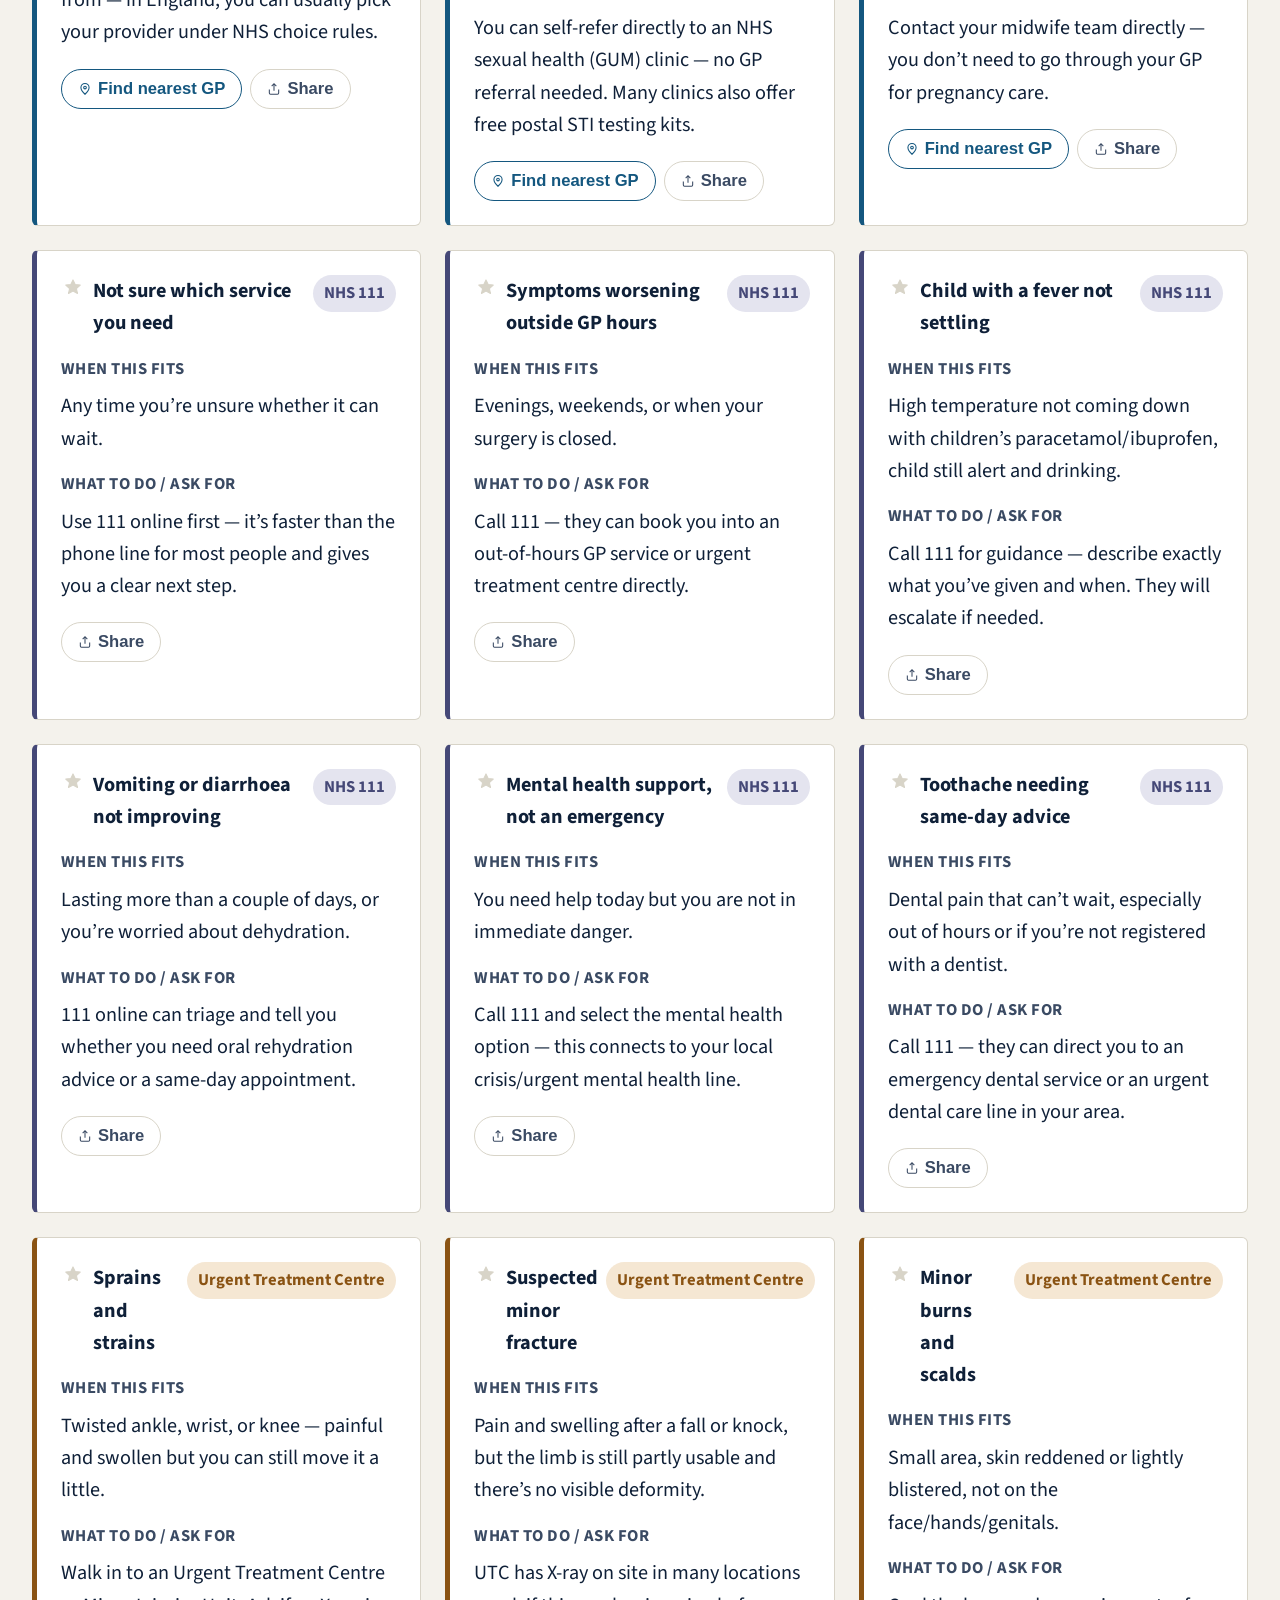
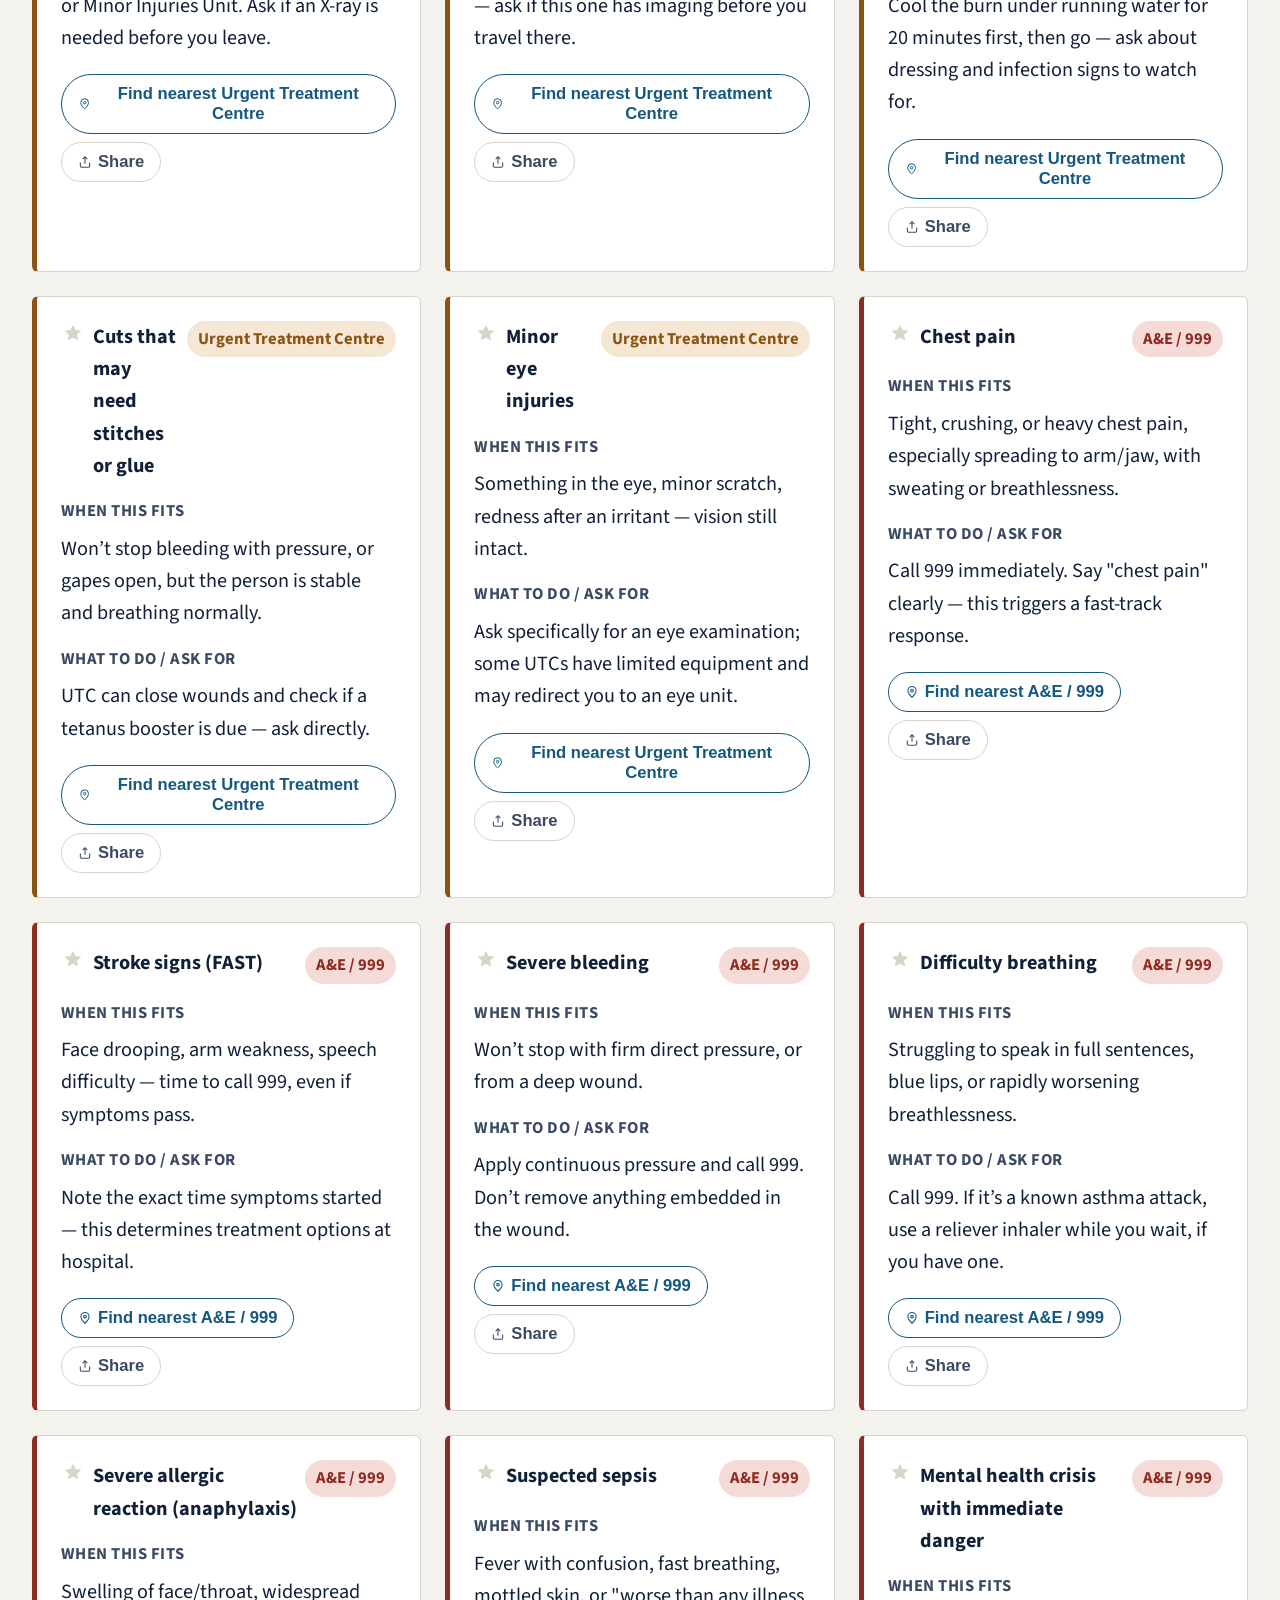
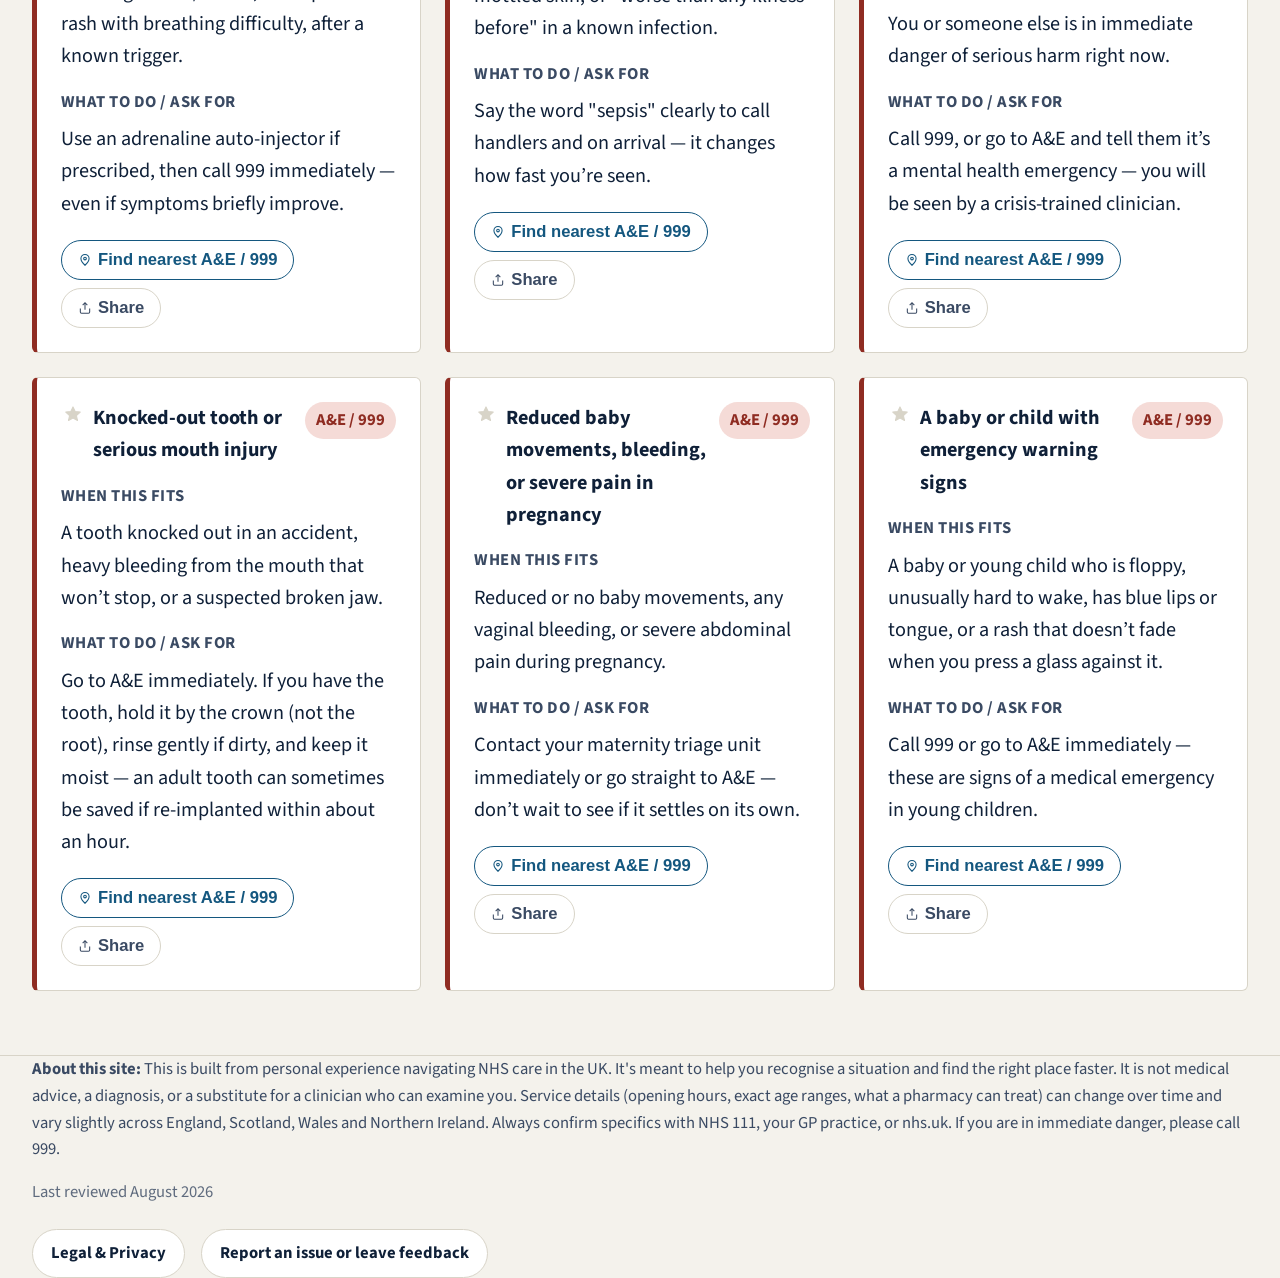
==== commit 8fc399e7: "Update index.html" ====
--- a/index.html
+++ b/index.html
@@ -76,7 +76,7 @@
   </section>
  
   <section id="condition" role="tabpanel" hidden>
-    <p class="section-note" id="conditionNote"></p>
+    <p class="section-note" id="conditionsNote"></p>
     <a class="condition-nhs-link" id="conditionsNhsLink" href="https://www.nhs.uk/conditions/" target="_blank" rel="noopener"></a>
     <div id="conditionsList"></div>
   </section>
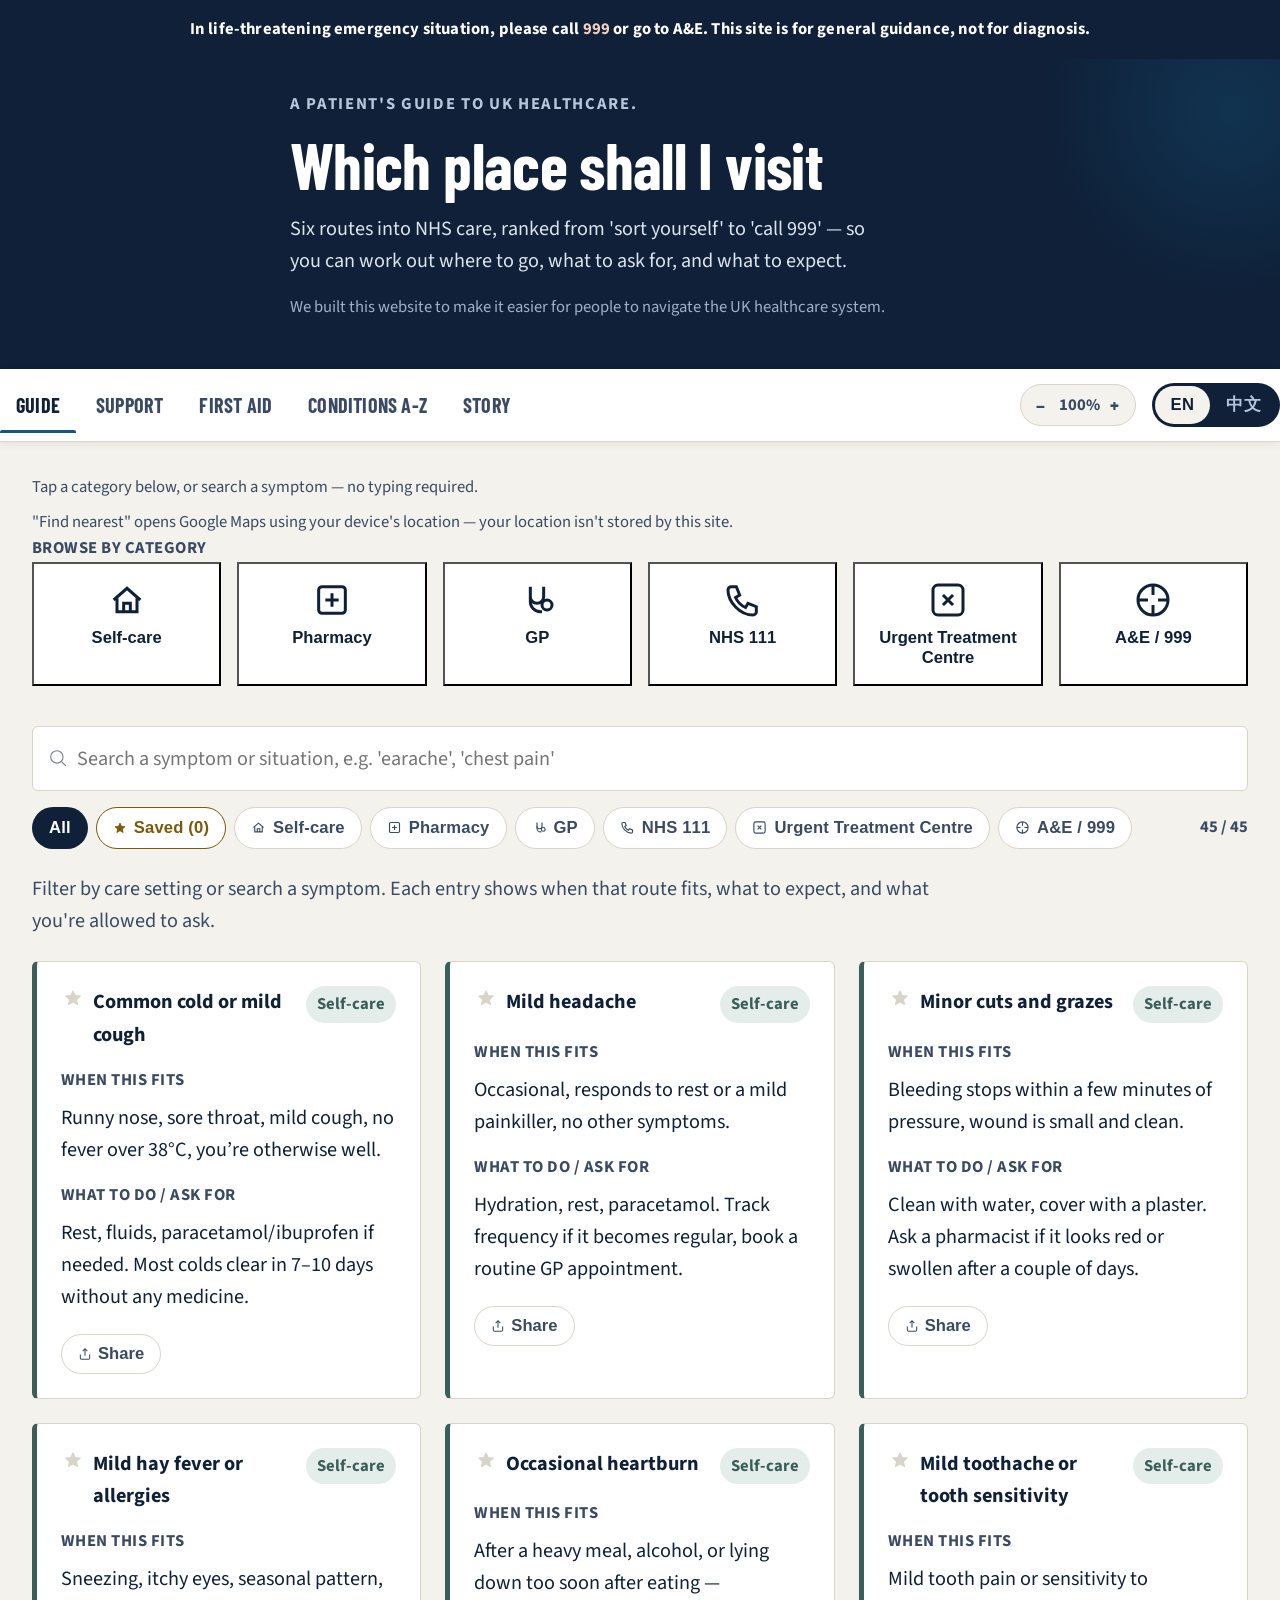
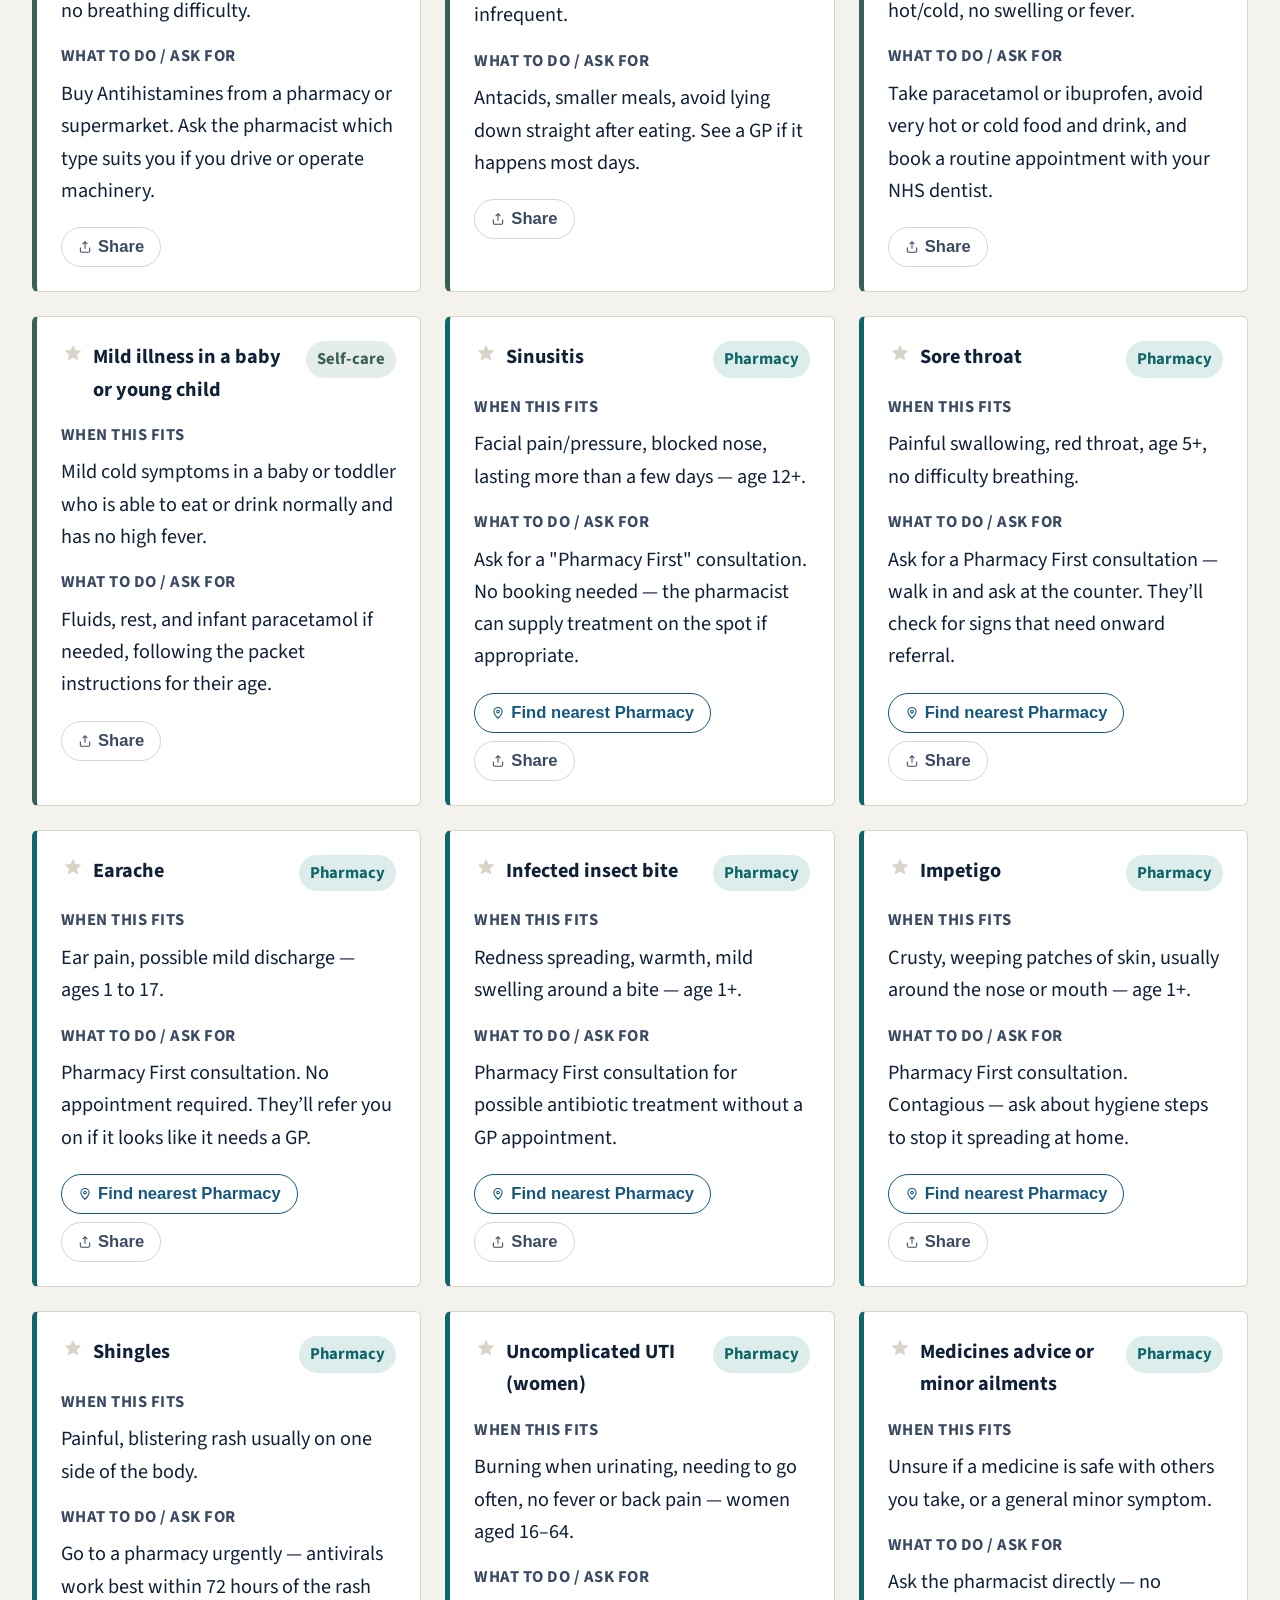
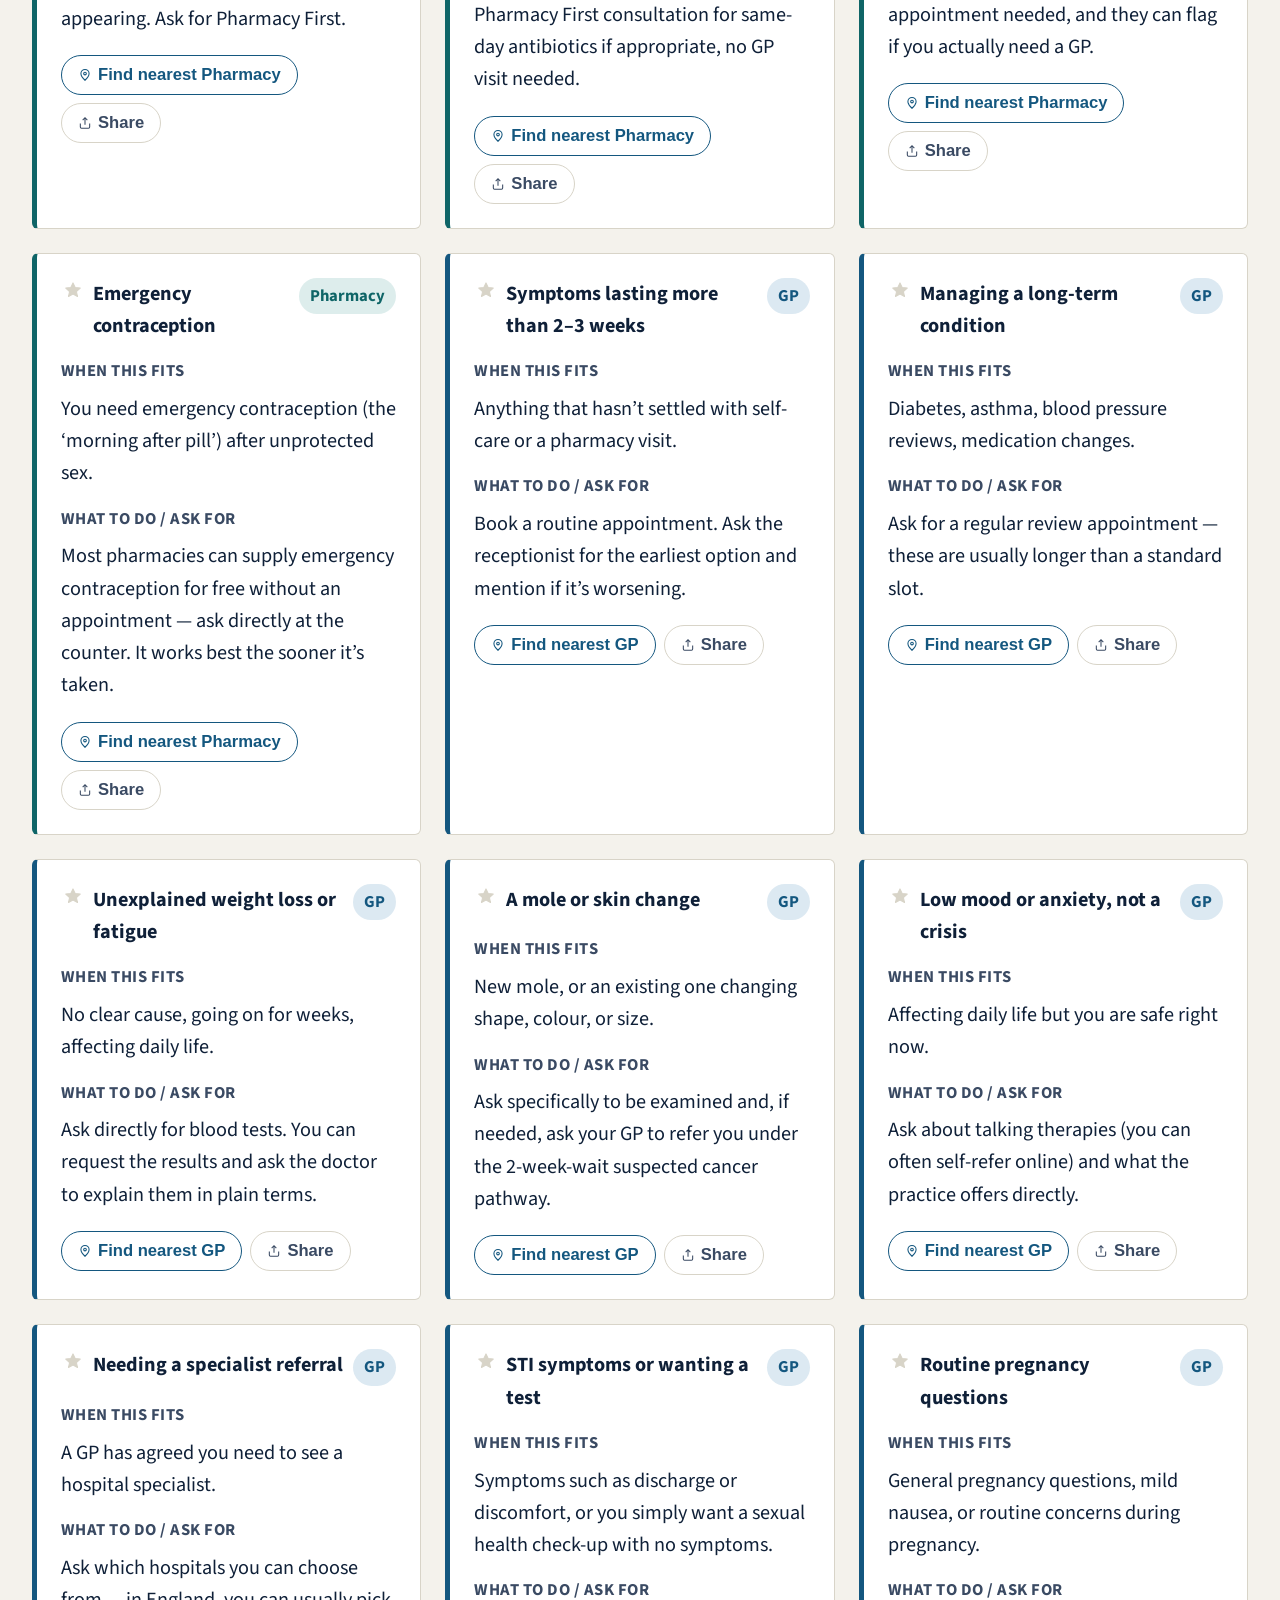
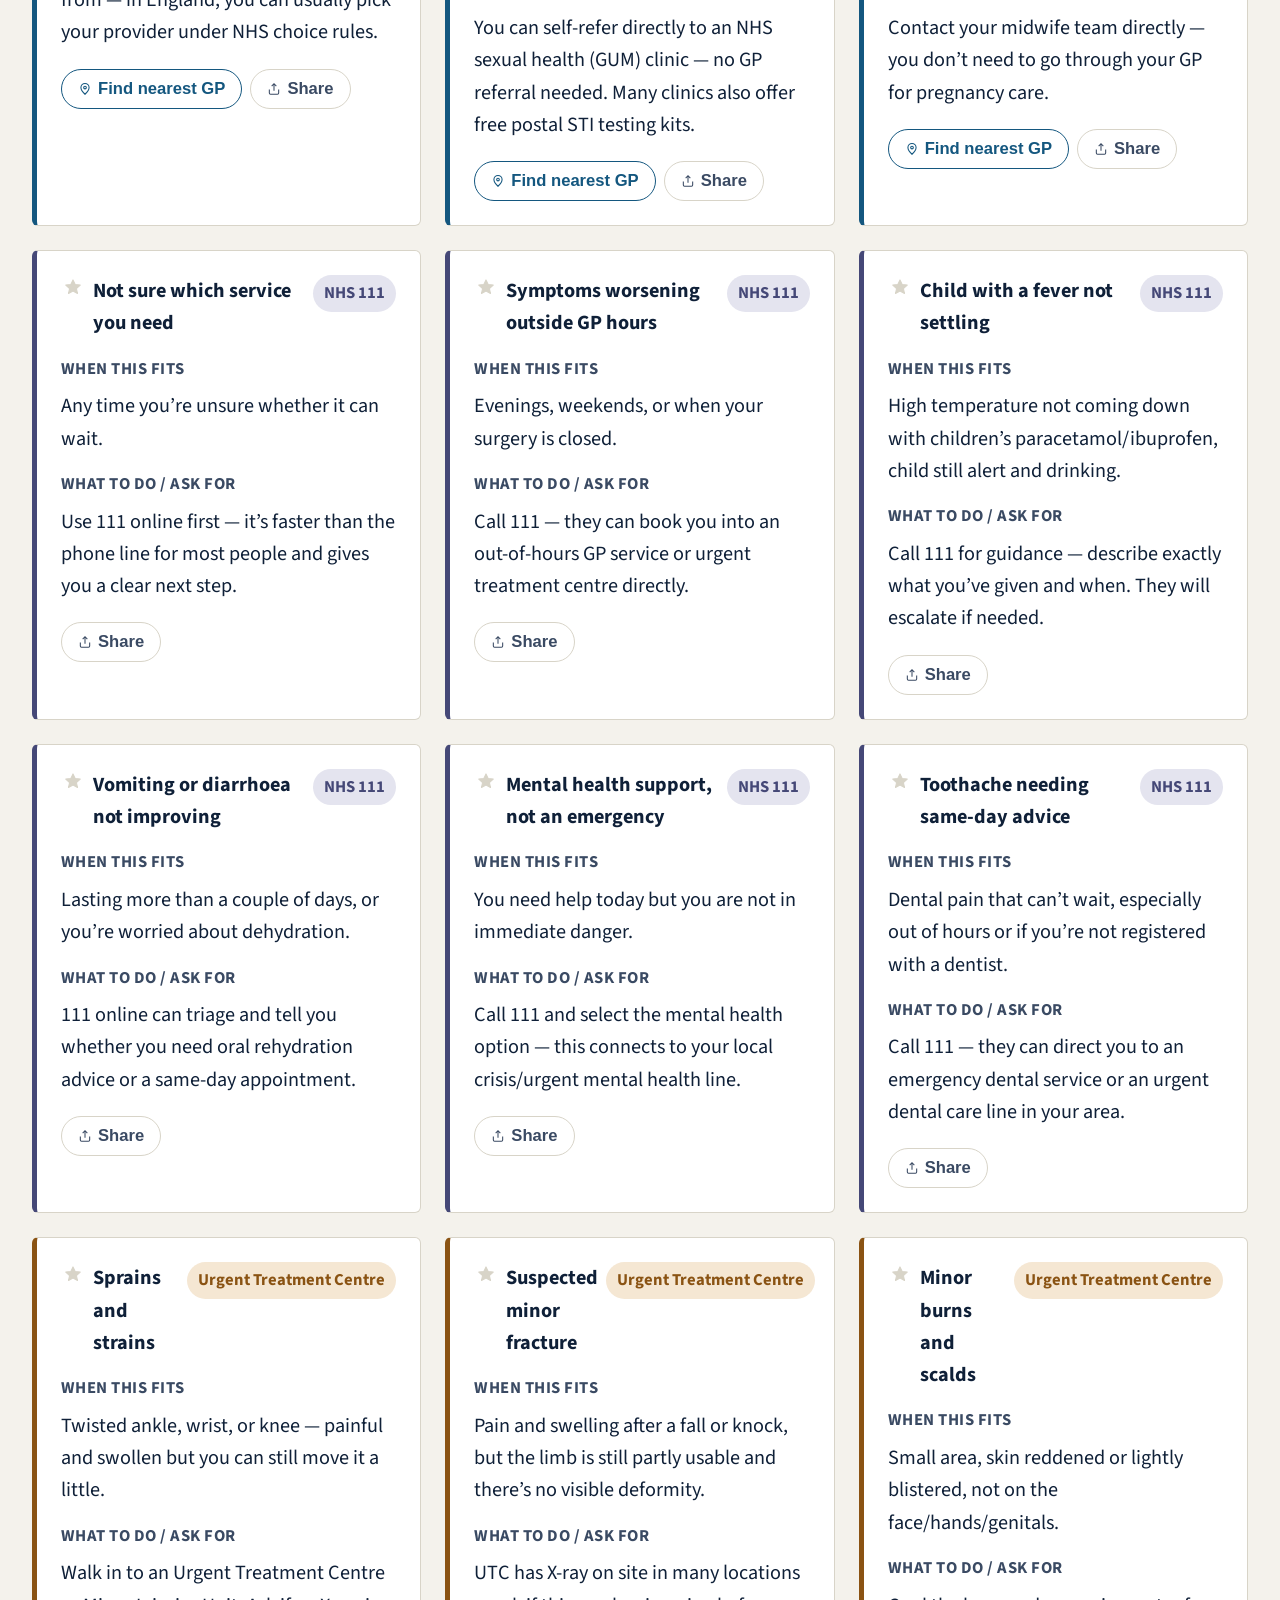
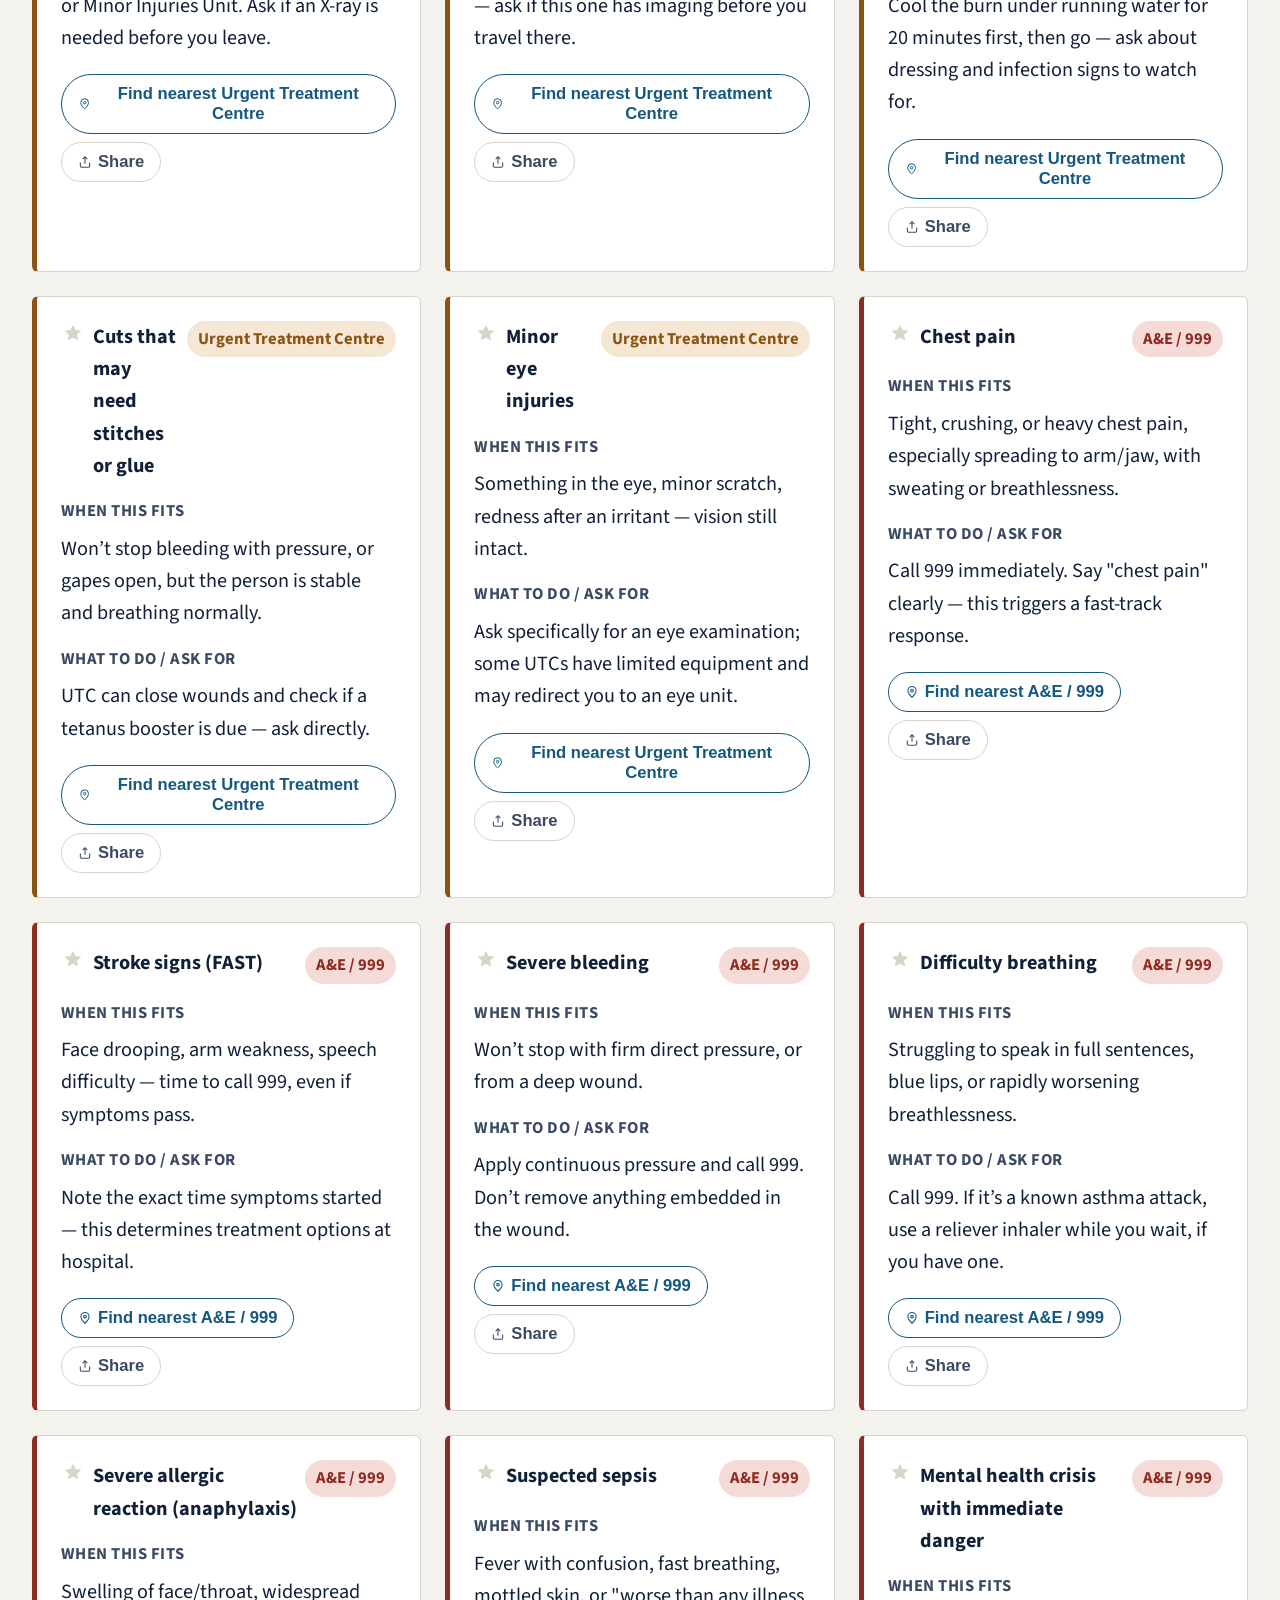
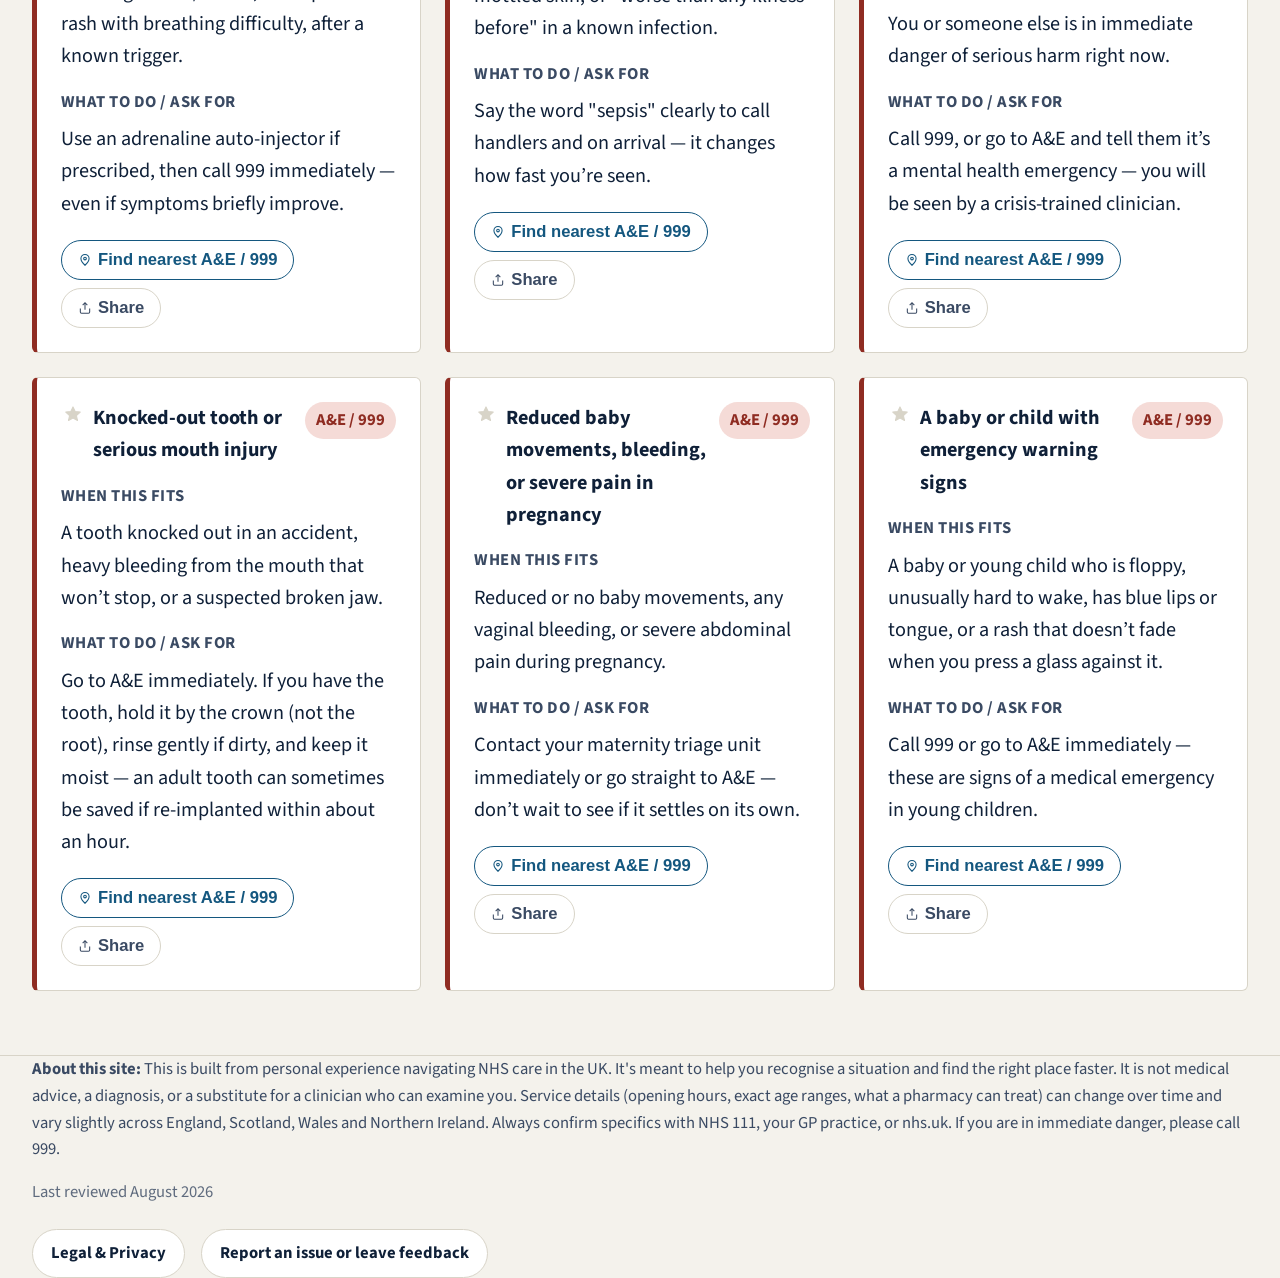
==== commit 3070e8c8: "Update index.html" ====
--- a/index.html
+++ b/index.html
@@ -75,9 +75,9 @@
     <p class="firstaid-sources" id="firstAidSources"></p>
   </section>
  
-  <section id="condition" role="tabpanel" hidden>
+  <section id="conditions" role="tabpanel" hidden>
     <p class="section-note" id="conditionsNote"></p>
-    <a class="condition-nhs-link" id="conditionsNhsLink" href="https://www.nhs.uk/conditions/" target="_blank" rel="noopener"></a>
+    <a class="conditions-nhs-link" id="conditionsNhsLink" href="https://www.nhs.uk/conditions/" target="_blank" rel="noopener"></a>
     <div id="conditionsList"></div>
   </section>
 </main>
